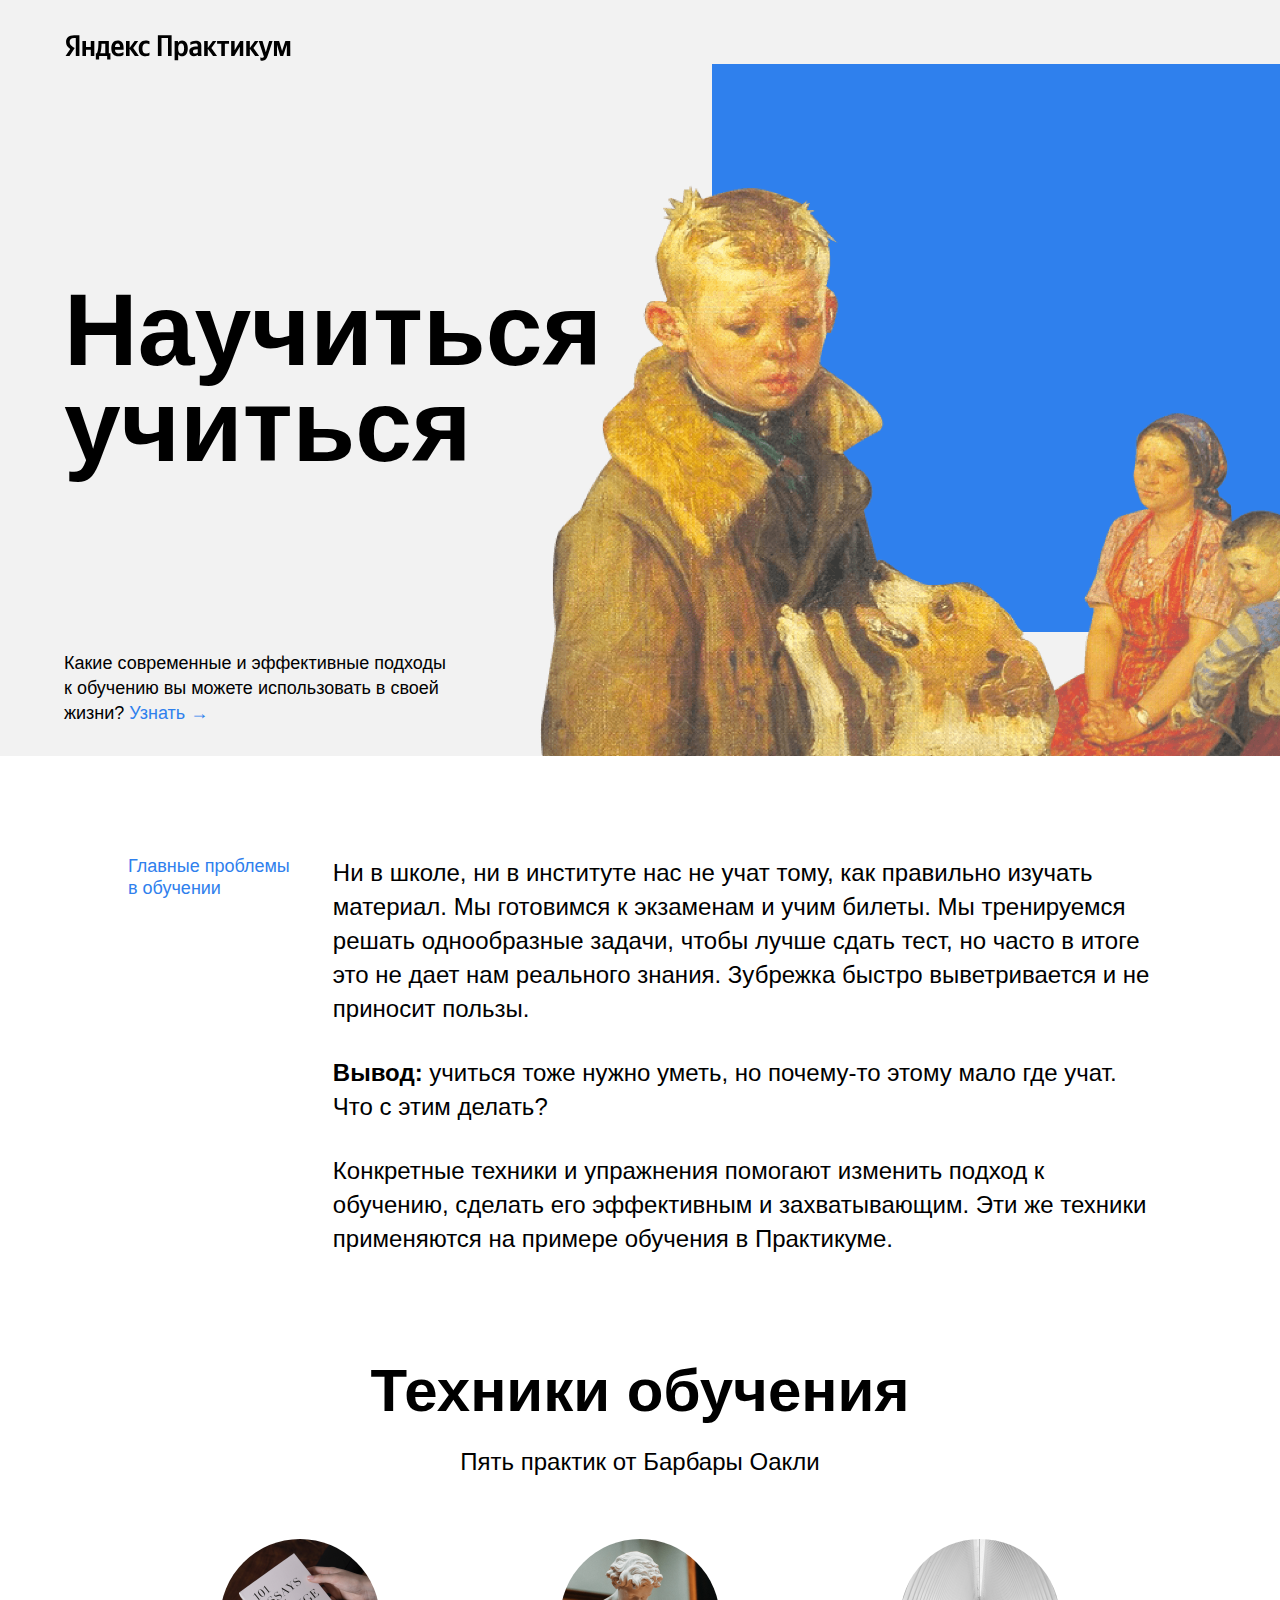
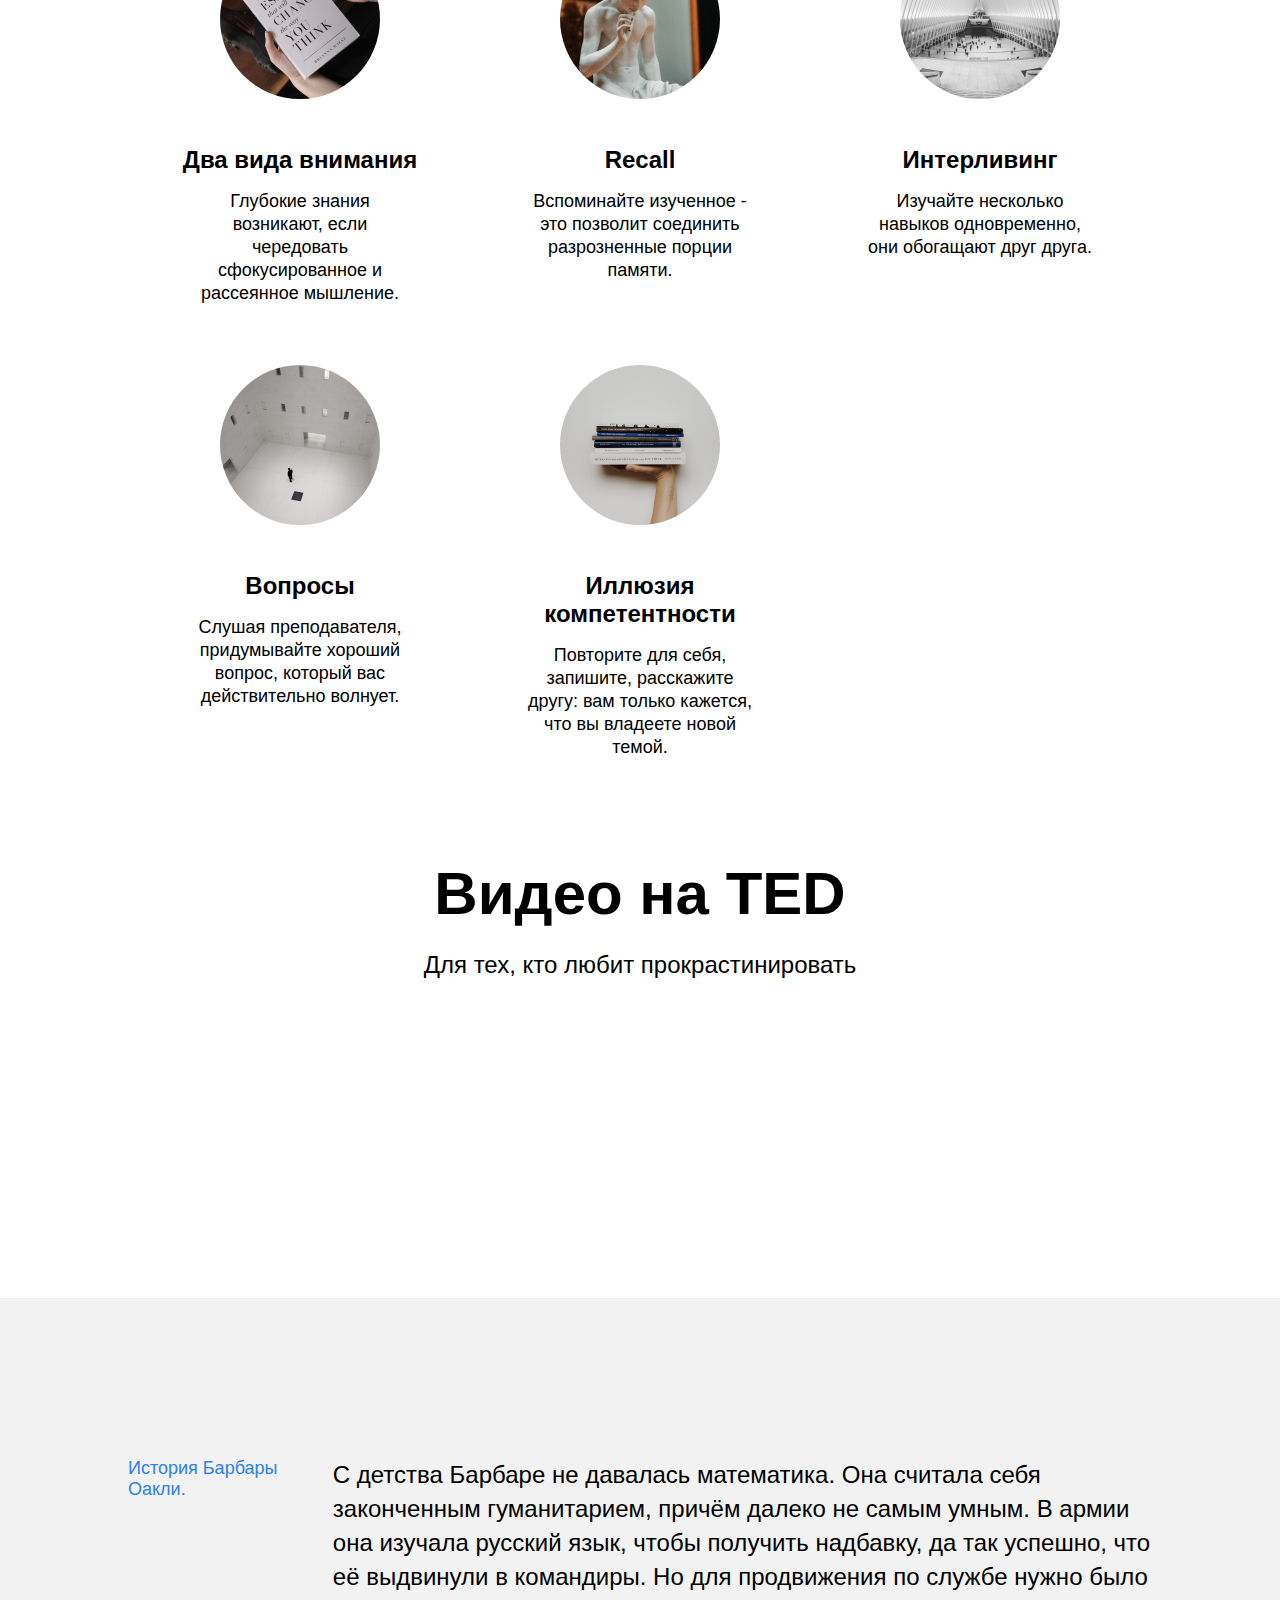
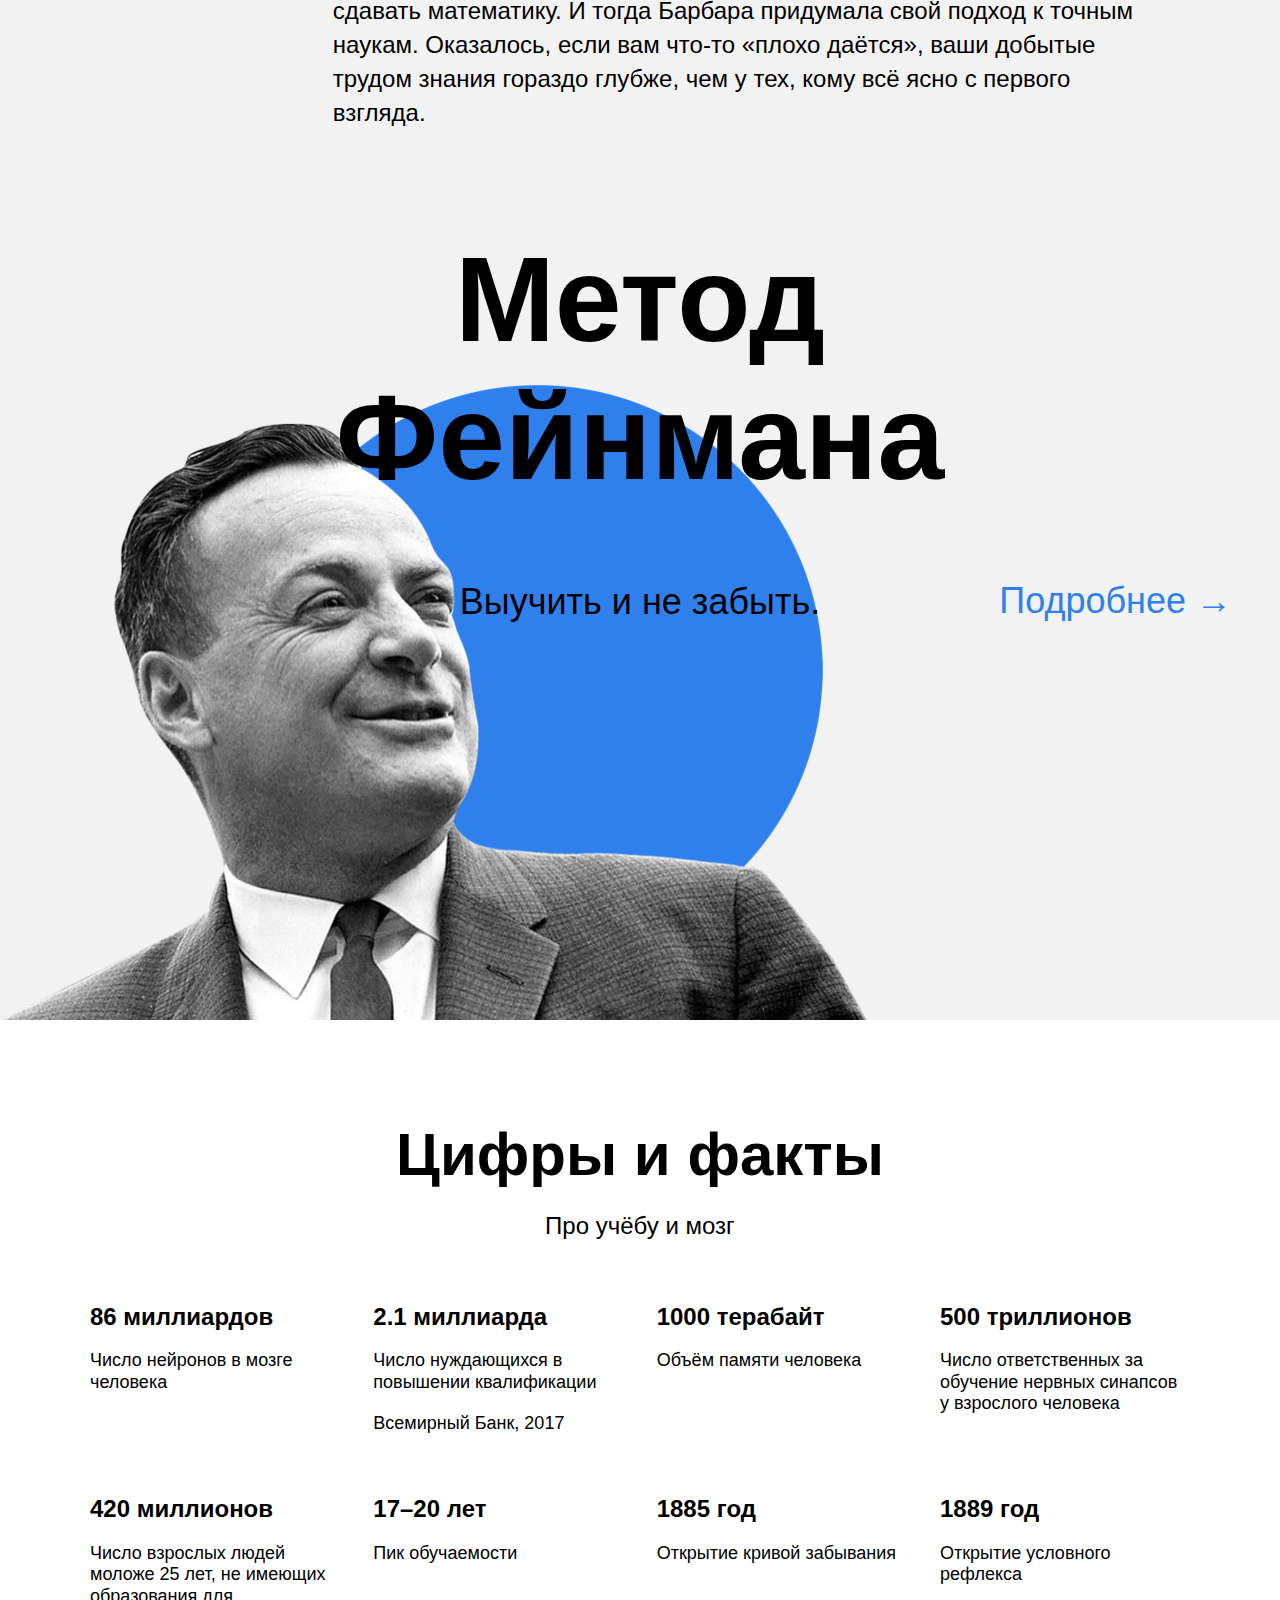
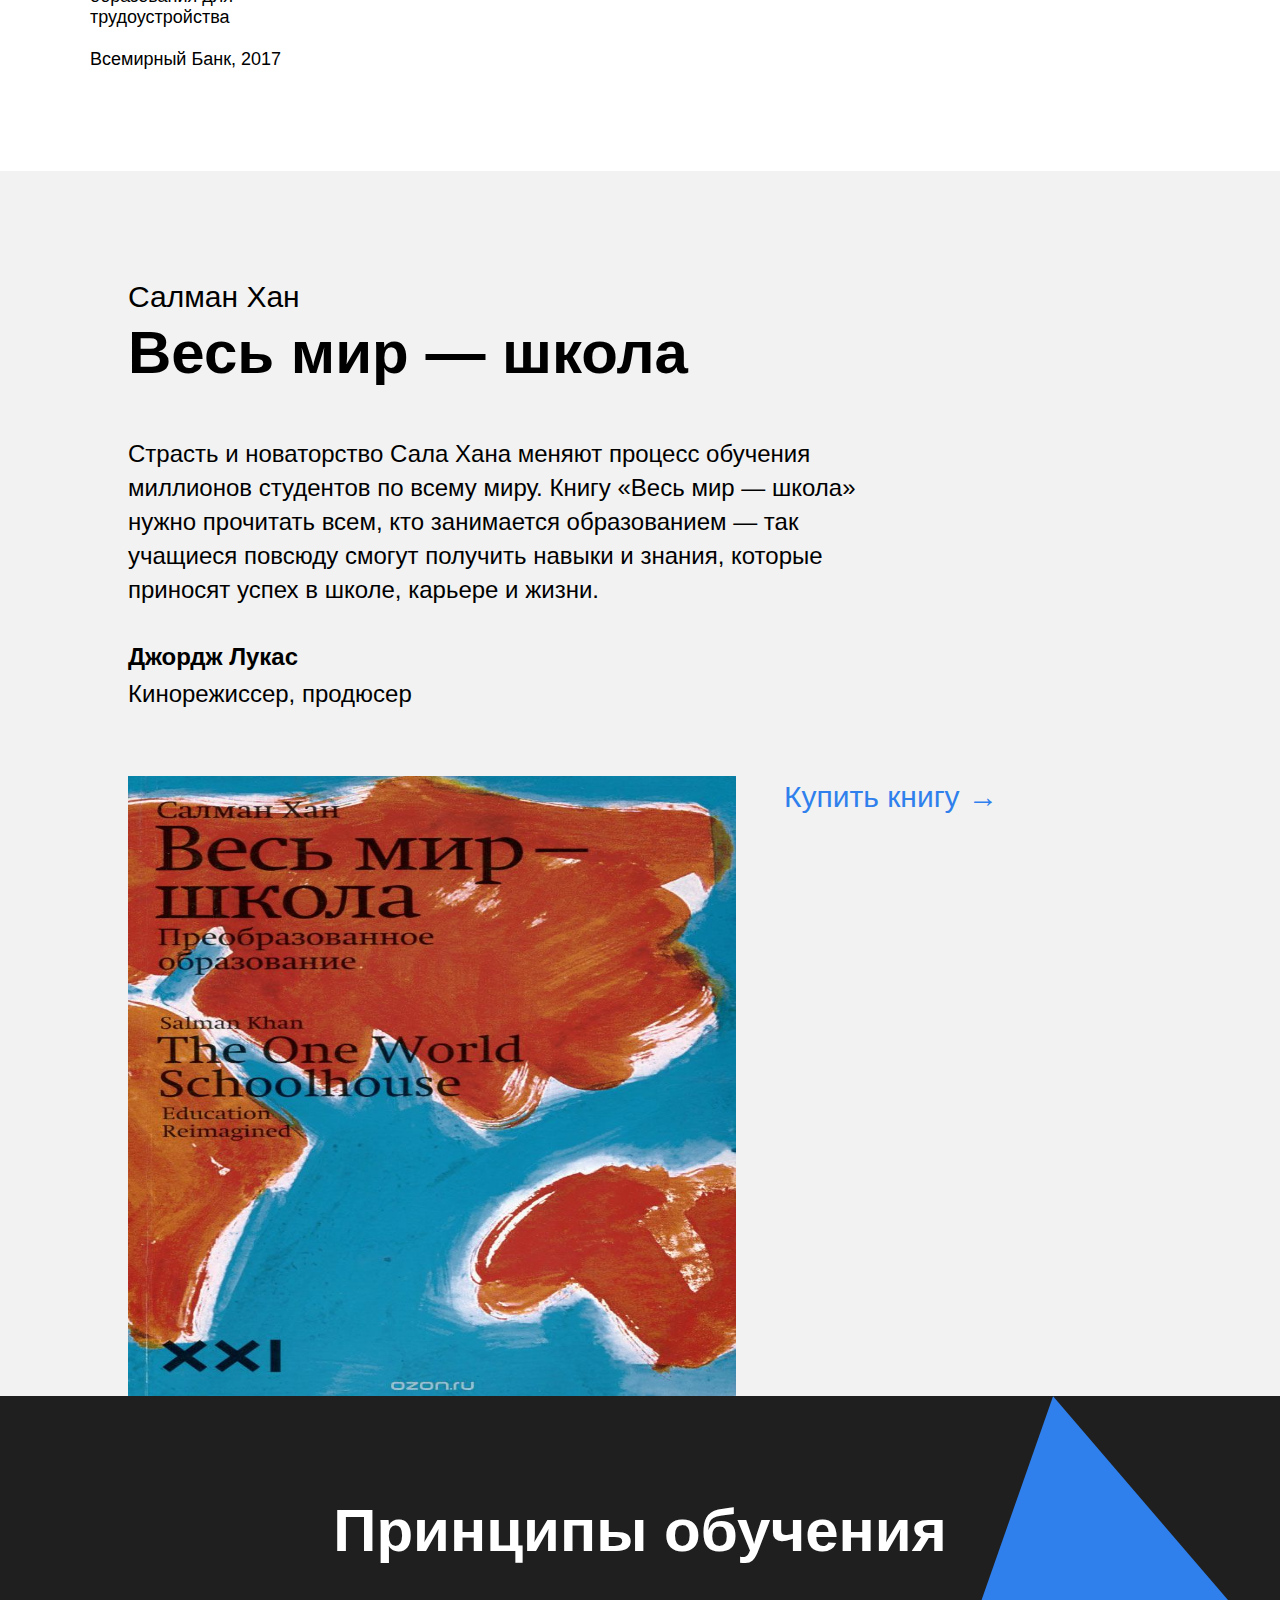
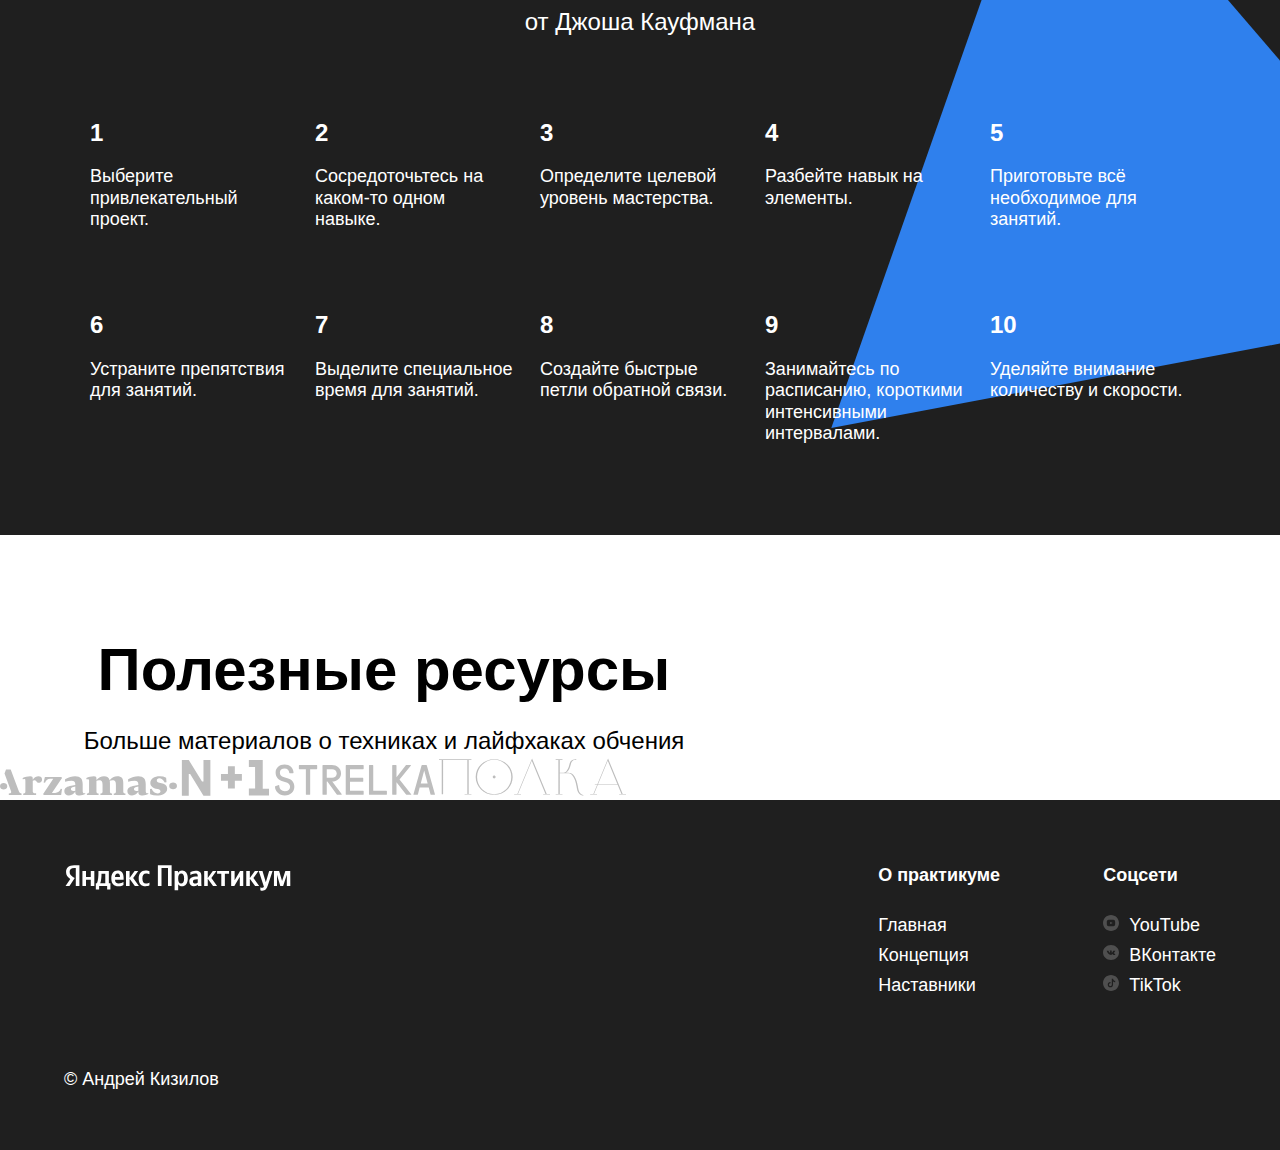
==== index.html @ a9149319 "Стилизация последней секции ПР2 - В процессе" ====
<!DOCTYPE html>
<html lang="ru">
  <head>
    <meta charset="UTF-8">
    <meta name="viewport" content="width=device-width, initial-scale=1.0">
    <meta name="description" content="Проектная работа №1 на Яндекс.Практикуме">
    <meta name="keywords" content="Проект, Практика, Яндекс.Практикум">
    <meta name="author" content="Андрей Кизилов">
    <link rel="stylesheet" href="./styles/normalize.css">
    <link rel="stylesheet" href="./styles/style.css">
    <title>Научиться учиться</title>
  </head>
  <body>
    <div class="page">
      <header class="header">
        <img class="logo logo_place_header" src="./images/logo_place_header.svg" alt="Логотип Яндекс">
        <h1 class="header__title">Научиться учиться</h1>
        <p class="header__subtitle">Какие современные и эффективные подходы к обучению вы можете использовать в своей жизни?
          <a class="header__link">Узнать &rarr;</a>
        </p>
        <img class="header__main-illustration" src="./images/header-image.png" alt="Грустный мальчик">
        <div class="header__square-pic rotation"></div>
      </header>
      <main class="content">
        <section class="description">
          <div class="two-columns">
            <h2 class="two-columns__brief">Главные проблемы в обучении</h2>
            <div class="two-columns__main-text">
              <p class="two-columns__paragraph">Ни в школе, ни в институте нас не учат тому, как правильно изучать материал. Мы готовимся к экзаменам и учим билеты. Мы тренируемся решать однообразные задачи, чтобы лучше сдать тест, но часто в итоге это не дает нам реального знания. Зубрежка быстро выветривается и не приносит пользы.</p>
              <p class="two-columns__paragraph"><span class="two-columns__span-accent">Вывод: </span>учиться тоже нужно уметь, но почему-то этому мало где учат. Что с этим делать?</p>
              <p class="two-columns__paragraph">Конкретные техники и упражнения помогают изменить подход к обучению, сделать его эффективным и захватывающим. Эти же техники применяются на примере обучения в Практикуме.</p>
            </div>
          </div>
        </section>
        <section class="techniques"><!----Новая секция---->
          <h2 class="section-title">Техники обучения</h2>
          <p class="section-subtitle">Пять практик от Барбары Оакли</p>
          <div class="cards">
            <div class="cards__item">
              <img class="cards__image" src="./images/cards-attention.png" alt="Карточка - Два вида внимания">
              <h3 class="cards__title">Два вида внимания</h3>
              <p class="cards__description">Глубокие знания <br/>возникают, если <br/>чередовать сфокусированное и рассеянное мышление.</p>
            </div>
            <div class="cards__item">
              <img class="cards__image" src="./images/cards-recall.png" alt="Карточка - Рекалл">
              <h3 class="cards__title">Recall</h3>
              <p class="cards__description">Вспоминайте изученное - это позволит соединить разрозненные порции памяти.</p>
            </div>
            <div class="cards__item">
              <img class="cards__image" src="./images/cards-interliving.png" alt="Карточка - Интерливинг">
              <h3 class="cards__title">Интерливинг</h3>
              <p class="cards__description">Изучайте несколько навыков одновременно,<br/> они обогащают друг друга.</p>
            </div>
            <div class="cards__item">
              <img class="cards__image" src="./images/cards-question.png" alt="Карточка - Вопросы">
              <h3 class="cards__title">Вопросы</h3>
              <p class="cards__description">Слушая преподавателя, придумывайте хороший вопрос, который вас действительно волнует.</p>
            </div>
            <div class="cards__item">
              <img class="cards__image" src="./images/cards-competence.png" alt="Карточка - Иллюзия компетентности">
              <h3 class="cards__title">Иллюзия компетентности</h3>
              <p class="cards__description">Повторите для себя, запишите, расскажите другу: вам только кажется, что вы владеете новой темой.</p>
            </div>
          </div>
        </section>
        <section class="video"><!----Новая секция---->
          <h2 class="section-title">Видео на TED</h2>
          <p class="section-subtitle">Для тех, кто любит прокрастинировать</p>
          <div class="video__iframes">
            <iframe class="video__iframe" width="571" height="321" src="https://www.youtube.com/embed/5MgBikgcWnY" title="The first 20 hours -- how to learn anything | Josh Kaufman | TEDxCSU" frameborder="0" allow="accelerometer; autoplay; clipboard-write; encrypted-media; gyroscope; picture-in-picture" allowfullscreen></iframe>
            <iframe class="video__iframe" width="571" height="321" src="https://www.youtube.com/embed/arj7oStGLkU" title="Tim Urban: Inside the mind of a master procrastinator | TED" frameborder="0" allow="accelerometer; autoplay; clipboard-write; encrypted-media; gyroscope; picture-in-picture" allowfullscreen></iframe>
          </div>
        </section>
        <section class="oakley"><!----Новая секция---->
          <div class="two-columns">
            <h2 class="two-columns__brief">История Барбары Оакли.</h2>
            <div class="two-columns__main-text">
              <p class="two-columns__paragraph">С детства Барбаре не давалась математика.
                Она считала себя законченным гуманитарием, причём далеко не самым умным.
                В армии она изучала русский язык, чтобы получить надбавку, да так успешно,
                что её выдвинули в командиры. Но для продвижения по службе нужно было
                сдавать математику. И тогда Барбара придумала свой подход к точным наукам.
                Оказалось, если вам что-то «плохо даётся», ваши добытые трудом знания гораздо
                глубже, чем у тех, кому всё ясно с первого взгляда.</p>
            </div>
          </div>
        </section>
        <section class="feynman">
          <h2 class="feynman__title">Метод Фейнмана</h2>
          <p class="feynman__subtitle">Выучить и не забыть.</p>
          <a class="feynman__link">Подробнее &rarr;</a>
          <img class="feynman__pic" src="./images/feynman.png" alt="Фейнман фото">
        </section>
        <section class="digits">
          <h2 class="section-title">Цифры и факты</h2>
          <p class="section-subtitle">Про учёбу и мозг</p>
          <ul class="table">
            <li class="table__cell">
              <h3 class="table__heading">86 миллиардов</h3>
              <p class="table__text">Число нейронов в мозге человека</p>
            </li>
            <li class="table__cell">
              <h3 class="table__heading">2.1 миллиарда</h3>
              <p class="table__text">Число нуждающихся в повышении квалификации</p>
              <p class="table__text">Всемирный Банк, 2017</p>
            </li>
            <li class="table__cell">
              <h3 class="table__heading">1000 терабайт</h3>
              <p class="table__text">Объём памяти человека</p>
            </li>
            <li class="table__cell">
              <h3 class="table__heading">500 триллионов</h3>
              <p class="table__text">Число ответственных за обучение нервных синапсов у взрослого человека</p>
            </li>
            <li class="table__cell">
              <h3 class="table__heading">420 миллионов</h3>
              <p class="table__text">Число взрослых людей моложе 25 лет, не имеющих образования для трудоустройства</p>
              <p class="table__text">Всемирный Банк, 2017</p>
            </li>
            <li class="table__cell">
              <h3 class="table__heading">17–20 лет</h3>
              <p class="table__text">Пик обучаемости</p>
            </li>
            <li class="table__cell">
              <h3 class="table__heading">1885 год</h3>
              <p class="table__text">Открытие кривой забывания</p>
            </li>
            <li class="table__cell">
              <h3 class="table__heading">1889 год</h3>
              <p class="table__text">Открытие условного рефлекса</p>
            </li>
          </ul>
        </section>
        <section class="khan"><!----Новая секция---->
          <div class="khan__container">
            <p class="khan__author">Салман Хан</p>
            <h2 class="khan__title">Весь мир — школа</h2>
            <p class="khan__quote">Страсть и новаторство Сала Хана меняют процесс обучения миллионов
              студентов по всему миру. Книгу «Весь мир — школа» нужно прочитать всем, кто занимается образованием —
              так<br/> учащиеся повсюду смогут получить навыки и знания, которые приносят успех в школе, карьере и жизни.</p>
              <h3 class="khan__quote-author">Джордж Лукас</h3>
              <p class="khan__quote-author-subline">Кинорежиссер, продюсер</p>
              <div class="khan__book-container">
                <img class="khan__book-pic" src="./images/khan-book.jpg" alt="Картинка - Весь мир школа">
                <p class="khan__buy-link">Купить книгу &rarr;</p>
              </div>
          </div>
        </section>
        <section class="kaufman">
          <h2 class="section-title section-title_theme_dark">Принципы обучения</h2>
          <p class="section-subtitle section-subtitle_theme_dark">от Джоша Кауфмана</p>
          <ul class=" table table_theme_dark">
            <li class="table__cell table__cell_theme_dark">
              <h3 class="table__heading table__heading_theme_dark">1</h3>
              <p class="table__text table__text_theme_dark">Выберите привлекательный проект.</p>
            </li>
            <li class="table__cell table__cell_theme_dark">
              <h3 class="table__heading table__heading_theme_dark">2</h3>
              <p class="table__text table__text_theme_dark">Сосредоточьтесь на каком-то одном навыке.</p>
            </li>
            <li class="table__cell table__cell_theme_dark">
              <h3 class="table__heading table__heading_theme_dark">3</h3>
              <p class="table__text table__text_theme_dark">Определите целевой уровень мастерства.</p>
            </li>
            <li class="table__cell table__cell_theme_dark">
              <h3 class="table__heading table__heading_theme_dark">4</h3>
              <p class="table__text table__text_theme_dark">Разбейте навык на элементы.</p>
            </li>
            <li class="table__cell table__cell_theme_dark">
              <h3 class="table__heading table__heading_theme_dark">5</h3>
              <p class="table__text table__text_theme_dark">Приготовьте всё необходимое для занятий.</p>
            </li>
            <li class="table__cell table__cell_theme_dark">
              <h3 class="table__heading table__heading_theme_dark">6</h3>
              <p class="table__text table__text_theme_dark">Устраните препятствия для занятий.</p>
            </li>
            <li class="table__cell table__cell_theme_dark">
              <h3 class="table__heading table__heading_theme_dark">7</h3>
              <p class="table__text table__text_theme_dark">Выделите специальное время для занятий.</p>
            </li>
            <li class="table__cell table__cell_theme_dark">
              <h3 class="table__heading table__heading_theme_dark">8</h3>
              <p class="table__text table__text_theme_dark">Создайте быстрые петли обратной связи.</p>
            </li>
            <li class="table__cell table__cell_theme_dark">
              <h3 class="table__heading table__heading_theme_dark">9</h3>
              <p class="table__text table__text_theme_dark">Занимайтесь по расписанию, короткими интенсивными интервалами.</p>
            </li>
            <li class="table__cell table__cell_theme_dark">
              <h3 class="table__heading table__heading_theme_dark">10</h3>
              <p class="table__text table__text_theme_dark">Уделяйте внимание количеству и скорости.</p>
            </li>
          </ul>
          <div class="kaufman__triangle"></div>
        </section>
        <section class="resources"><!----Новая секция---->
          <h2 class="section-title">Полезные ресурсы</h2>
          <p class="section-subtitle">Больше материалов о техниках и лайфхаках обчения</p>
          <div class="resources__logo-zone">
            <a href="#" class="resources__link"><img class="resources__logo" src="./images/logo/resources-arzamas.svg" alt="Логотип Арзамас"></a>
            <a href="#" class="resources__link"><img class="resources__logo" src="./images/logo/resources-n1.svg" alt="Логотип Н+1"></a>
            <a href="#" class="resources__link"><img class="resources__logo" src="./images/logo/resources-strelka.svg" alt="Логотип Стрелка"></a>
            <a href="#" class="resources__link"><img class="resources__logo" src="./images/logo/resources-polka.svg" alt="Логотип Полка"></a>
          </div>
        </section>
      </main>
      <footer class="footer">
        <div class="footer__columns">
          <div class="footer__column footer__column_content_copyright">
            <img class="logo logo_place_footer" src="./images/logo_place_footer.svg" alt="Логотип Яндекс">
            <p class="footer__author">	&copy; Андрей Кизилов</p>
          </div>
          <nav class="footer__column footer__column_content_info">
            <h4 class="footer__column-heading">О практикуме</h4>
            <ul class="footer__column-links">
              <li><a href="#" class="footer__column-link">Главная</a></li>
              <li><a href="#" class="footer__column-link">Концепция</a></li>
              <li><a href="#" class="footer__column-link">Наставники</a></li>
            </ul>
          </nav>
          <nav class="footer__column footer__column_content_social">
            <h4 class="footer__column-heading">Соцсети</h4>
            <ul class="footer__column-links">
              <li><a href="#" class="footer__column-link">
                <img class="footer__social-icon" src="./images/youtube-icon.svg" alt="Ютуб">YouTube</a></li>
              <li><a href="#" class="footer__column-link">
                <img class="footer__social-icon" src="./images/vk_color_white.svg" alt="ВКонтакте">ВКонтакте</a></li>
              <li><a href="#" class="footer__column-link">
                <img class="footer__social-icon" src="./images/tiktok-icon.svg" alt="ТикТок">TikTok</a></li>
            </ul>
          </nav>
        </div>
      </footer>
    </div>
  </body>
</html>
---- styles/style.css ----
@keyframes rotation {
  from {
      transform: rotate(0deg);
  }
  to {
      transform: rotate(360deg);
  }
}

.rotation {
  animation: rotation 20s linear infinite;
}

/*-----------Выше стили для вращения фигур----------*/

.page {
  min-width: 1100px;
  max-width: 1600px;
  margin: 0 auto;
  font-family: "Helvetica Neue", Arial, sans-serif;
}

.header {
  position: relative;
  display: flex;
  flex-direction: row;
  align-items: center;
  height: 100vh;
  min-height: 600px;
  max-height: 756px;
  background-color: #f2f2f2;
  overflow: hidden;
}

.logo {
  width: 228px;
  height: 32px;
  z-index: 3;
}

.logo_place_header {
  position: absolute;
  left: 64px;
  top: 30px;
  z-index: 3;
}

.header__title {
  margin: 0;
  padding: 0;
  max-width: 730px;
  width: 100%;
  font-size: 102px;
  font-weight: 600;
  line-height: 96px;
  margin-left: 64px;
  z-index: 3;
}

.header__subtitle {
  position: absolute;
  left: 64px;
  bottom: 30px;
  max-width: 388px;
  width: 100%;
  font-size: 18px;
  font-weight: normal;
  line-height: 25px;
  margin: 0;
  padding: 0;
  z-index: 3;
}

.header__link {
  color: #2f80ed;
}

.header__main-illustration {
  position: absolute;
  right: 0;
  bottom: 0;
  width: 765px;
  height: 608px;
  z-index: 2;
}

.header__square-pic {
  position: absolute;
  right: 0;
  top: 64px;
  height: 568px;
  width: 568px;
  background-color: #2f80ed;
  z-index: 1;
}

.description {
  display: flex;
  justify-content: center;
}

.two-columns {
  display: flex;
  justify-content: space-between;
  width: 80%;
  min-width: 784px;
  padding-top: 100px;
}

.two-columns__brief {
  line-height: 1.2;
  font-size: 18px;
  font-weight: normal;
  color: #2f80ed;
  max-width: 175px;
  width: 100%;
  margin: 0;
  padding: 0;
}

.two-columns__main-text {
  line-height: 34px;
  font-size: 24px;
  font-weight: normal;
  width: 80%;
}

.two-columns__paragraph {
  margin: 0;
  padding: 0;
  padding-bottom: 30px;
}

.two-columns__paragraph:last-child {
  padding-bottom: 0;
}

.two-columns__span-accent {
  font-weight: 600;
}

.techniques {
  display: flex;
  flex-wrap: wrap;
  justify-content: center;
  width: 80%;
  margin: 0 auto 0;
}

.section-title {
 /*Одинаковы с блоками из других секций*/
}

.section-subtitle {
  /*Одинаковы с блоками из других секций*/
}

.cards {
  display: flex;
  flex-wrap: wrap;
  width: 920px;
  column-gap: 100px;
}

.cards__item {
  width: 240px;
  text-align: center;
  padding-top: 60px;
}

.cards__image {
  width: 160px;
  height: 160px;
  border-radius: 50%;
}

.cards__title {
  line-height: 1.15;
  font-size: 24px;
  font-weight: 600;
  margin: 0;
  padding: 0;
  padding: 43px 0 16px;
}

.cards__description {
  margin: 0;
  padding: 0;
  line-height: 23px;
  font-size: 18px;
  font-weight: normal;
}

.video {
  display: flex;
  flex-wrap: wrap;
  justify-content: center;
  margin: 0 auto 0;
}

.section-title {
/*Одинаковы с блоками из других секций*/
}

.section-subtitle {
/*Одинаковы с блоками из других секций*/
}

.video__iframes {
  display: flex;
  column-gap: 20px;
  position: relative;
  top: 50px;
}

.video__iframe {
  width: 513px;
  height: 316px;
}

.oakley {
  display: flex;
  justify-content: center;
  background-color: #f2f2f2;
  padding-top: 60px;
}
/*Одинаковы с блоками из других секций*/
/* В блок выше подключены стили из ПР1(ту-колумнс)*/

.feynman {
  position: relative;
  display: flex;
  flex-direction: column;
  align-items: center;
  min-height: 890px;
  background-color: #f2f2f2;
}

.feynman__title {
  margin: 0;
  padding: 0;
  text-align: center;
  padding-top: 100px;
  padding-bottom: 70px;
  max-width: 648px;
  width: 100%;
  line-height: 1.15;
  font-size: 120px;
  font-weight: 600;
  z-index: 2;
}

.feynman__subtitle {
  margin: 0;
  padding: 0;
  line-height: 51px;
  font-size: 36px;
  font-weight: normal;
  z-index: 2;
}

.feynman__link {
  position: absolute;
  top: 50%;
  right: 48px;
  line-height: 51px;
  font-size: 36px;
  font-weight: normal;
  color: #2f80ed;
}

.feynman__pic {
  position: absolute;
  bottom: 0;
  left: 0;
  width: 867px;
  height: 636px;
  z-index: 1;
}

.digits {
  display: flex;
  flex-direction: row;
  flex-wrap: wrap;
  justify-content: center;
}

.section-title {
  margin: 0;
  padding: 0;
  text-align: center;
  line-height: 1.15;
  font-size: 60px;
  font-weight: 600;
  width: 60%;
  padding-top: 100px;
  padding-bottom: 20px;
}

.section-subtitle {
  margin: 0;
  padding: 0;
  text-align: center;
  line-height: 34px;
  font-size: 24px;
  font-weight: normal;
  width: 60%;
}

.table {
  display: flex;
  flex-wrap: wrap;
  justify-content: space-between;
  width: 1100px;
  margin: 0 auto;
  padding: 0;
  padding-bottom: 100px;
}

.table__cell {
  margin-top: 60px;
  width: 250px;
  margin-left: 0; /* Отступ слева в браузере IE и Opera */
  padding-left: 0; /* Отступ слева в браузере Firefox, Safari, Chrome */
  list-style-type: none;
}

.table__heading {
  margin: 0;
  padding: 0;
  line-height: 1.15;
  font-size: 24px;
  font-weight: 600;
}

.table__text {
  padding: 0;
  line-height: 1.2;
  font-size: 18px;
  font-weight: normal;
  margin: 20px 0 0;
}

.khan {
  padding-top: 105px;
  background-color: #f2f2f2;
}

.khan__container {
  margin: 0 auto 0;
  width: 80%;
}

.khan__author {
  margin: 0;
  padding: 0;
  line-height: 42px;
  font-size: 30px;
  font-weight: normal;
}

.khan__title {
  margin: 0;
  padding: 0;
  line-height: 1.15;
  font-size: 60px;
  font-weight: 600;
}

.khan__quote {
  margin: 0;
  padding: 0;
  width: 790px;
  line-height: 34px;
  font-size: 24px;
  font-weight: normal;
  padding-top: 50px;
}

.khan__quote-author {
  margin: 0;
  padding: 0;
  padding-top: 36px;
  line-height: 1.15;
  font-size: 24px;
  font-weight: 600;
}

.khan__quote-author-subline {
  margin: 0;
  padding: 0;
  padding-top: 10px;
  line-height: 1.15;
  font-size: 24px;
  font-weight: normal;
}

.khan__book-container {
  display: flex;
  padding-top: 68px;
}

.khan__book-pic {
  width: 608px;
  height: 620px;
  padding-right: 48px;
}

.khan__buy-link {
  margin: 0;
  padding: 0;
  line-height: 42px;
  font-size: 30px;
  font-weight: normal;
  color: #2f80ed;
}

.kaufman {
  position: relative;
  display: flex;
  flex-direction: row;
  flex-wrap: wrap;
  justify-content: center;
  color: #ffffff;
  overflow: hidden;
  background-color: #1f1f1f;
}

.section-title_theme_dark {
  margin-bottom: 20px;
  z-index: 2;
}

.section-subtitle_theme_dark {
  z-index: 2;
}

.table_theme_dark {
  padding-bottom: 90px;
  z-index: 2;
}

.table__cell_theme_dark {
  width: 200px;
  margin-top: 80px;
}

.kaufman__triangle {
  background: url(../images/kaufman-triangle.svg);
  background-size: cover;
  width: 877px;
  height: 877px;
  position: absolute;
  top: 0;
  right: -210px;
  z-index: 1;
}

.resources {

}

.section-title {

}

.section-subtitle {

}

.resources__logo-zone {

}

.resources__link {

}

.resources__logo {

}

.footer {
  display: flex;
  min-height: 350px;
  color: white;
  background-color: #1f1f1f;
}

.footer__columns {
  display: flex;
  justify-content: space-between;
  width: 90%;
  margin: 60px auto 40px;
}

.footer__column_content_copyright {
  position: relative;
  flex-basis: 711px;
  display: flex;
  flex-direction: column;
  justify-content: space-between;
}

.footer__author {
  line-height: 25px;
  font-size: 18px;
  font-weight: normal;
  margin: 18px 0;
}

.footer__column-heading {
  margin: 0;
  padding: 0;
  line-height: 30px;
  font-size: 18px;
  font-weight: 600;
  padding-bottom: 20px;
}

.footer__column-links {
  margin: 0;
  padding: 0;
  list-style-type: none;
  line-height: 30px;
  font-size: 18px;
  font-weight: normal;
  padding-bottom: 16px;
}

.footer__column-link {
  text-decoration: none;
  color: white;
}

.footer__social-icon {
  height: 16px;
  width: 16px;
  padding-right: 10px;
}
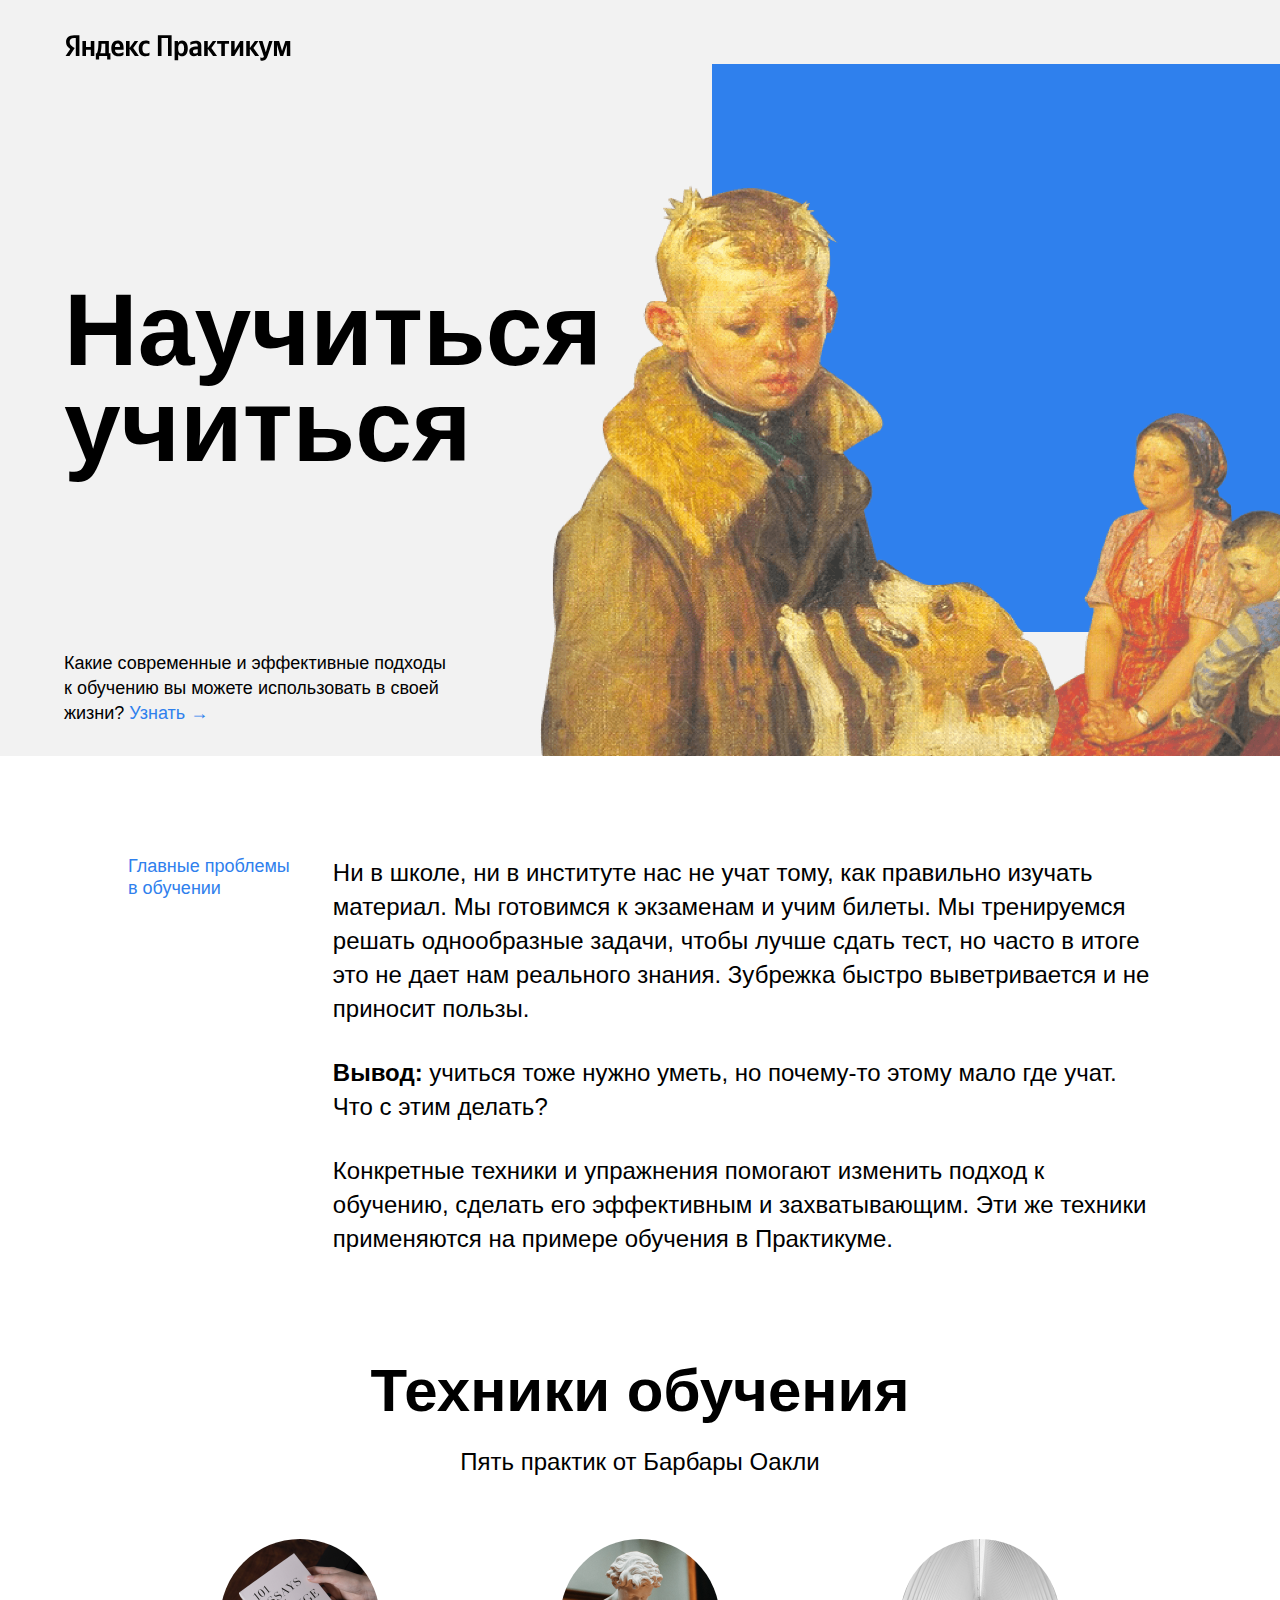
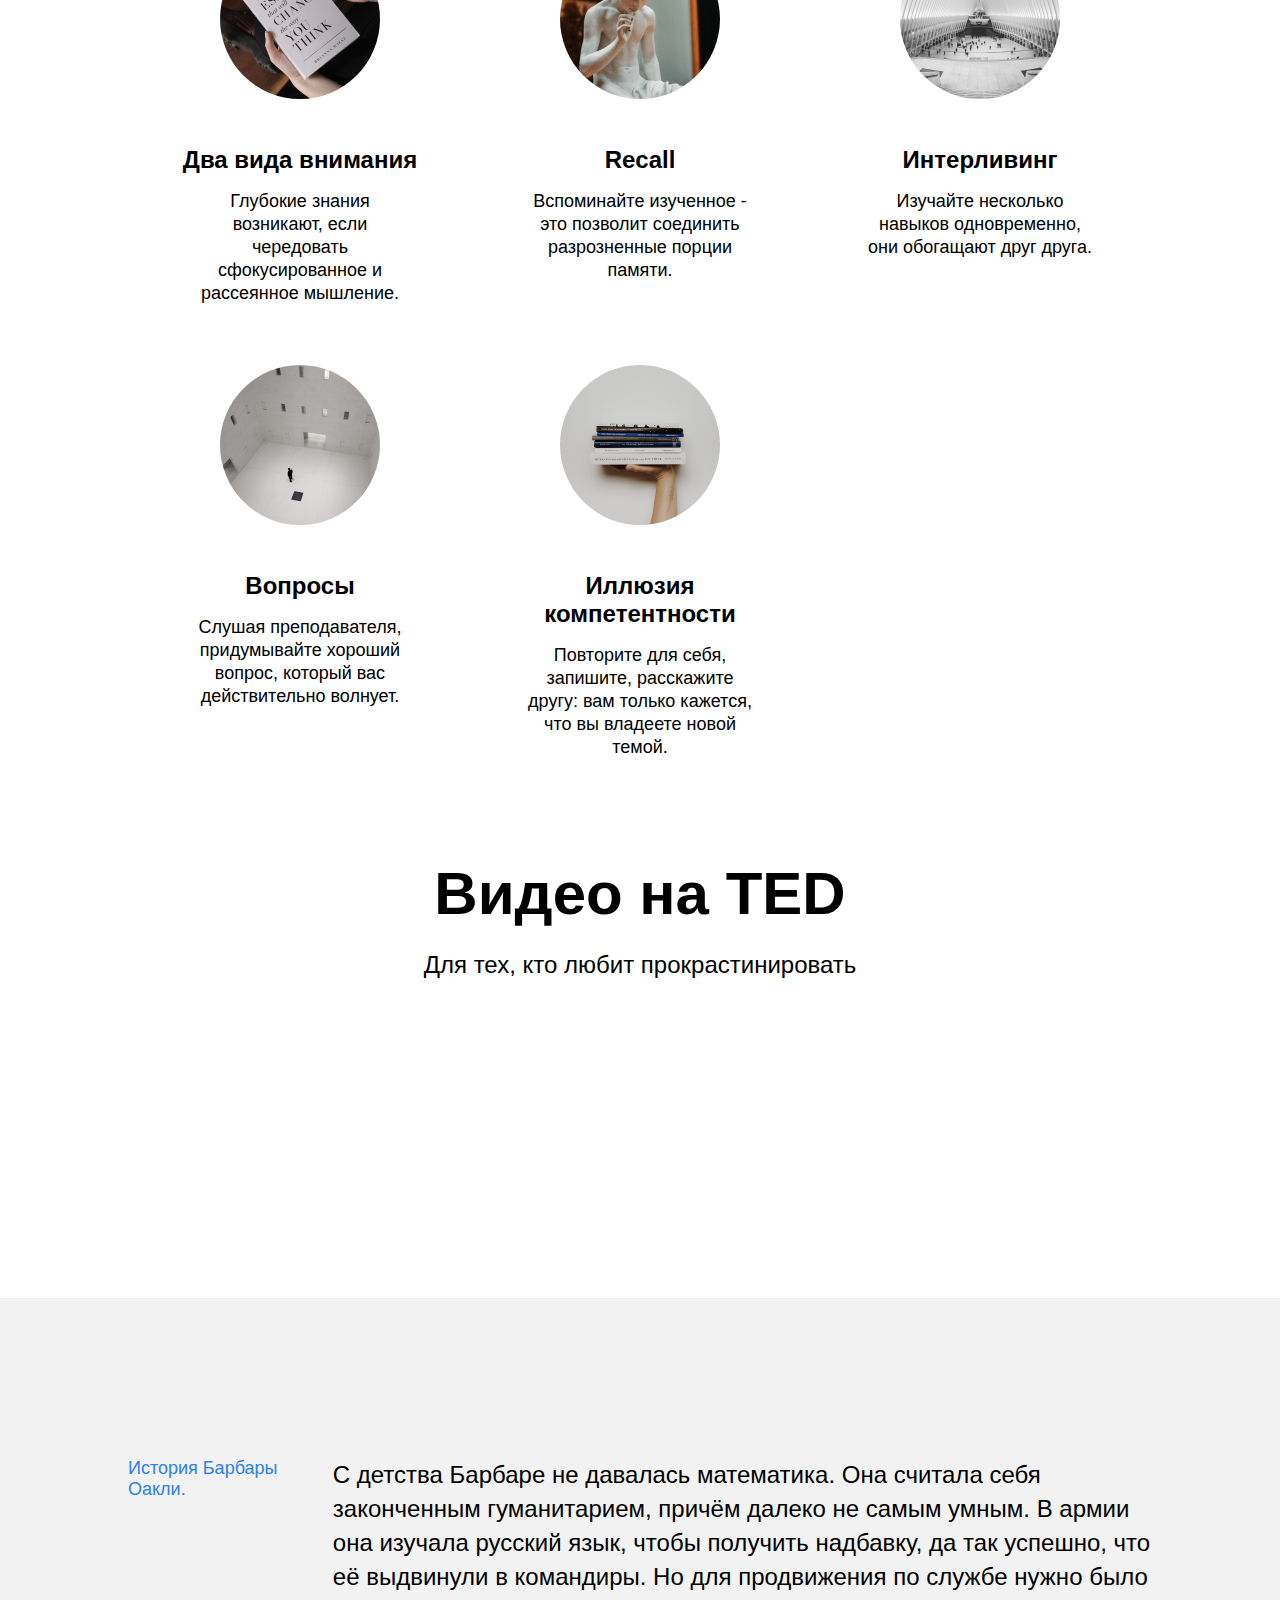
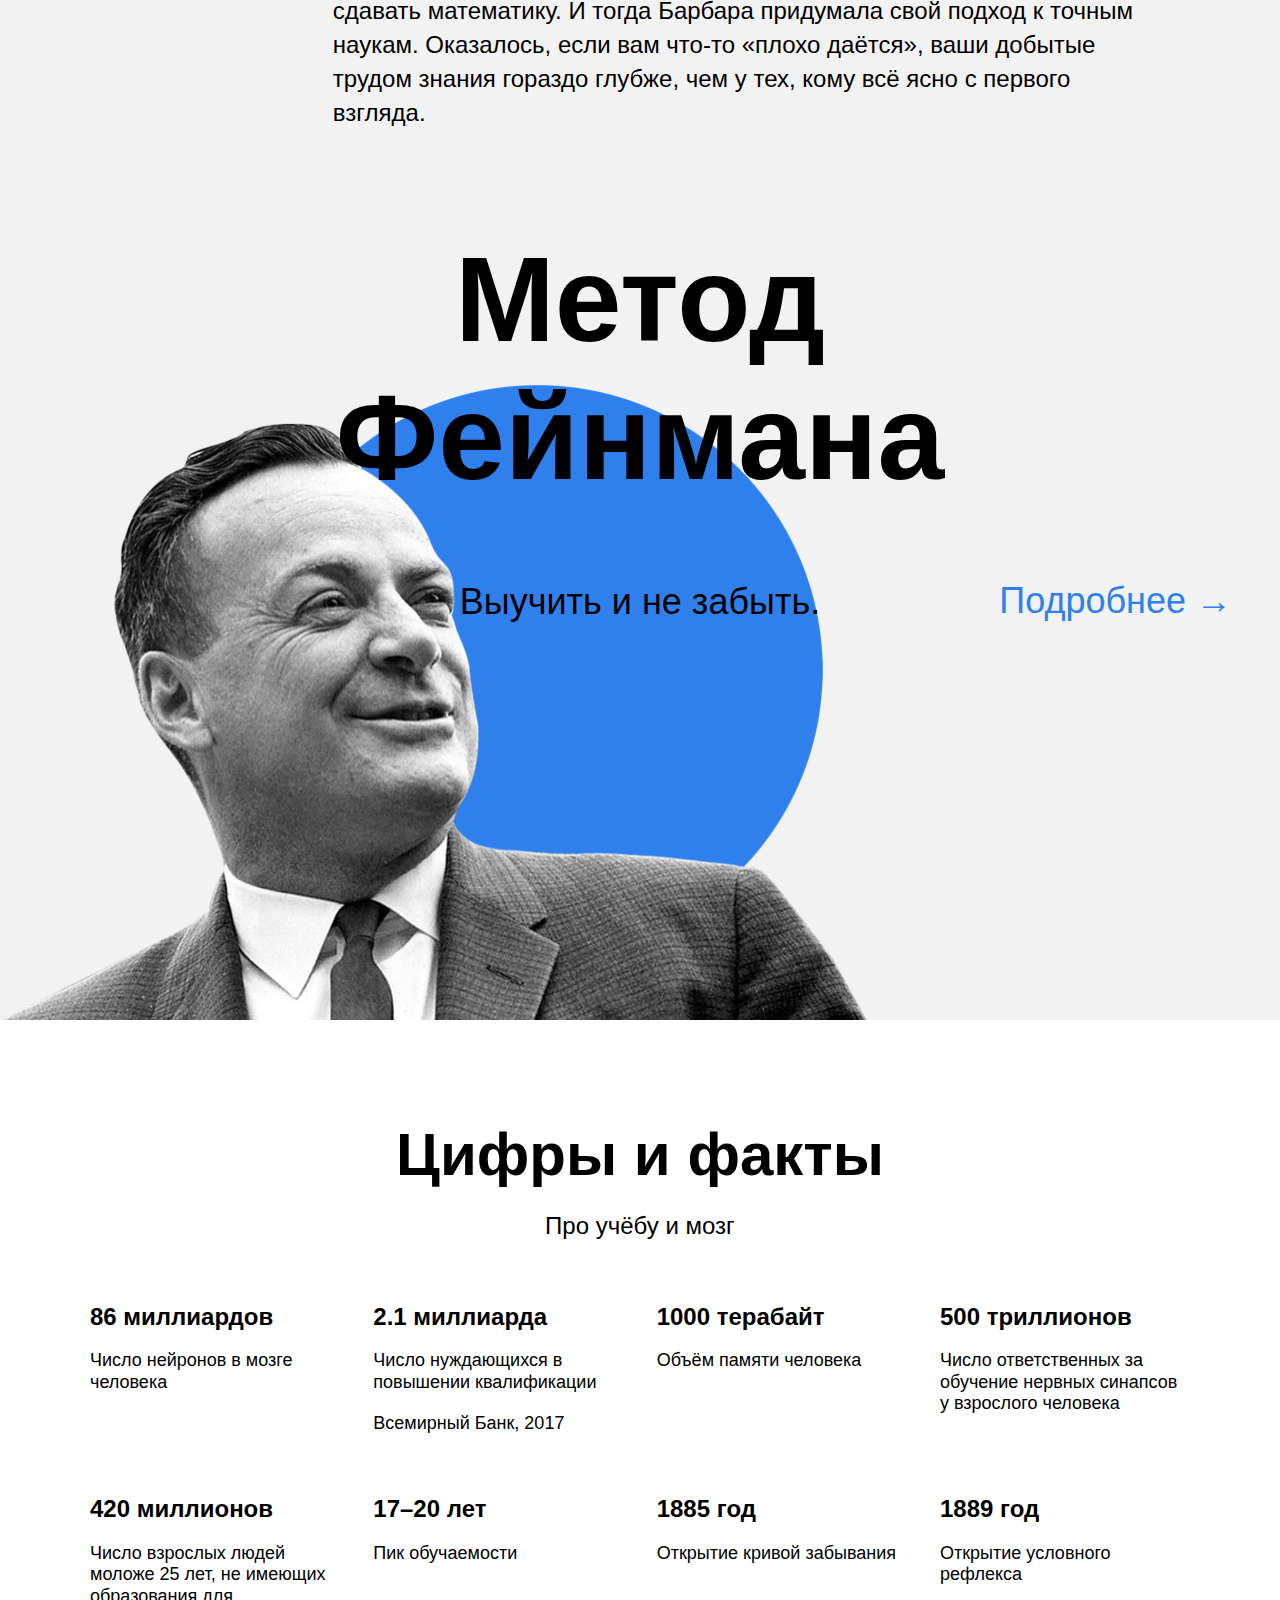
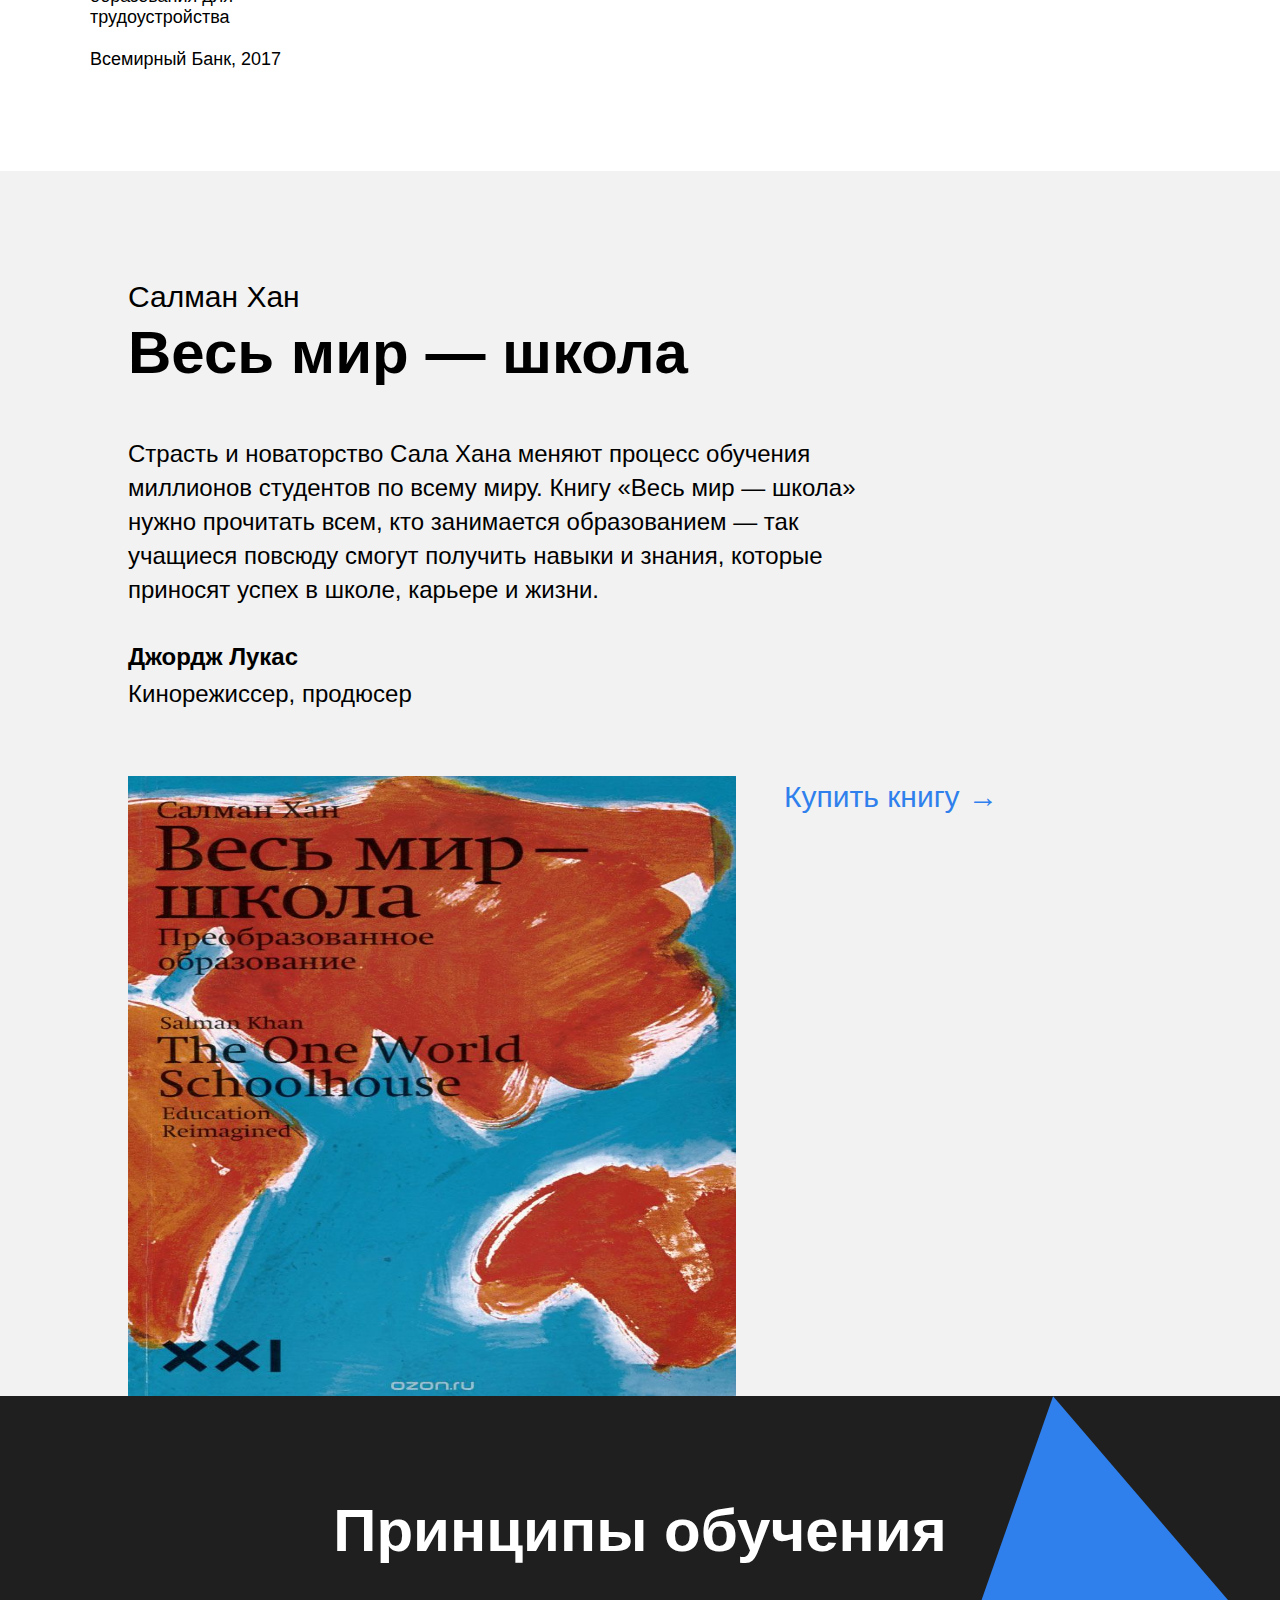
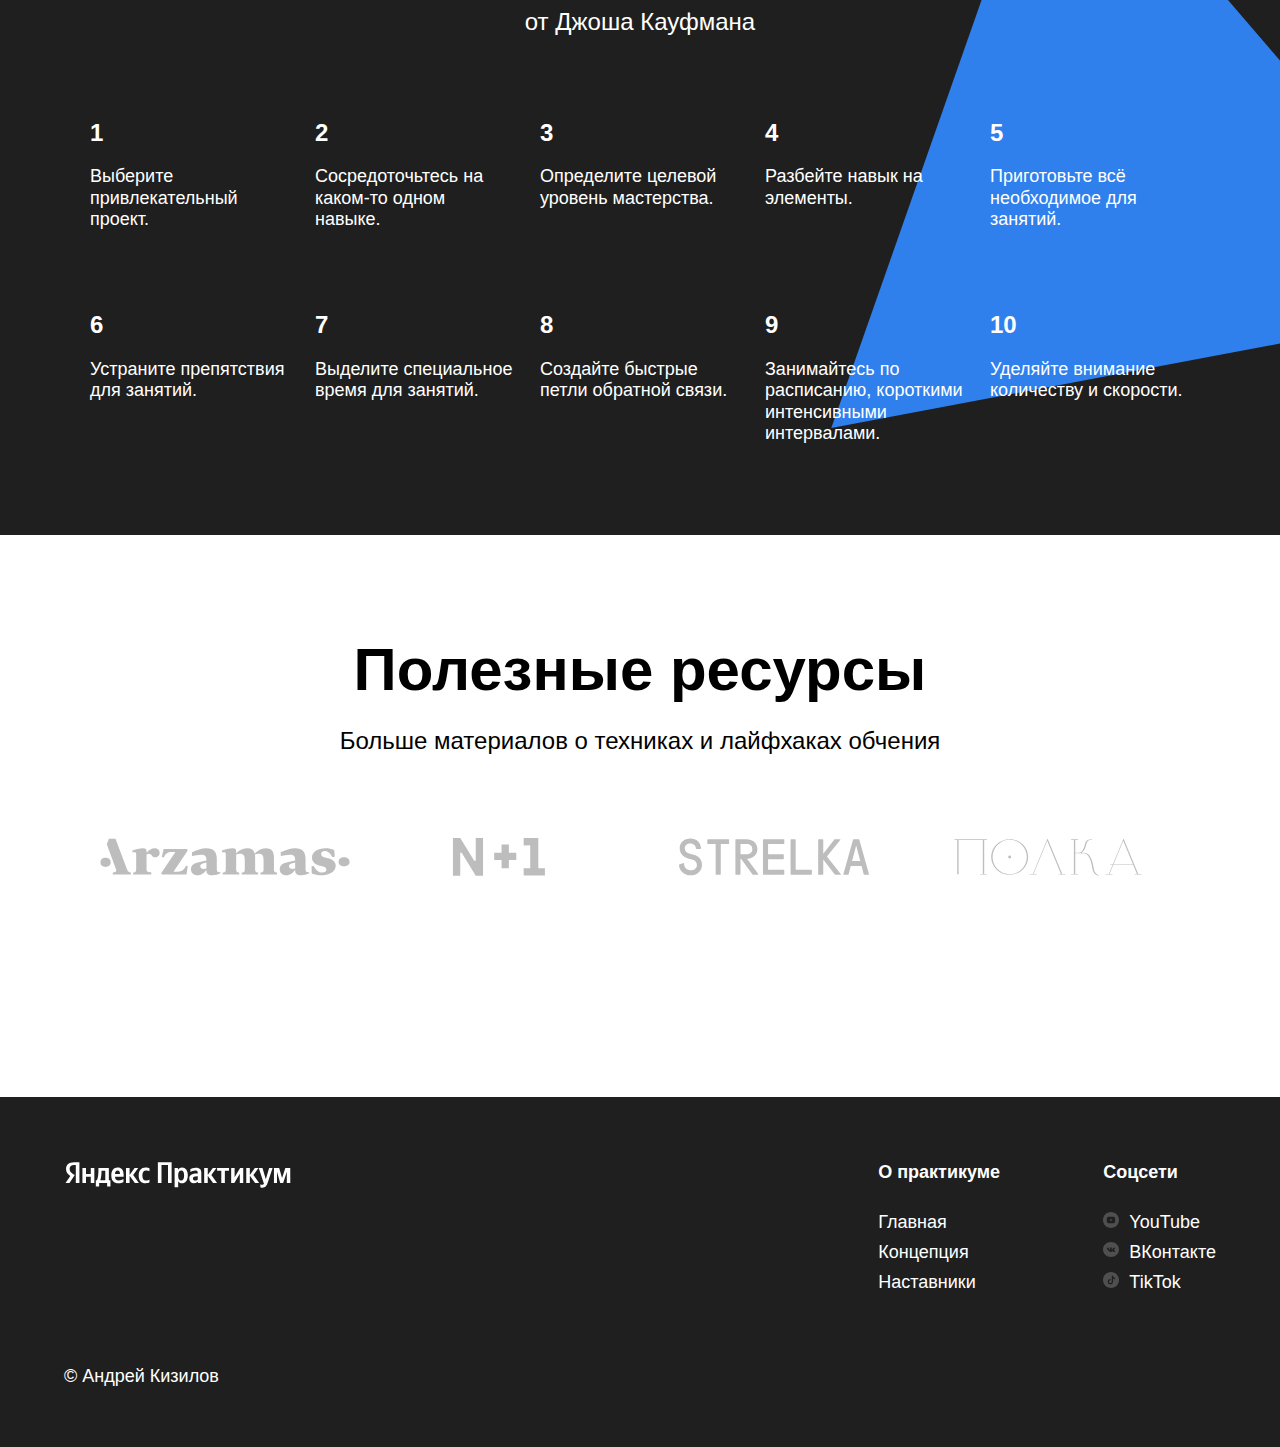
==== commit 535a2ce4: "Основа готова, нужно разбросать по Нестед" ====
--- a/index.html
+++ b/index.html
@@ -16,7 +16,7 @@
         <img class="logo logo_place_header" src="./images/logo_place_header.svg" alt="Логотип Яндекс">
         <h1 class="header__title">Научиться учиться</h1>
         <p class="header__subtitle">Какие современные и эффективные подходы к обучению вы можете использовать в своей жизни?
-          <a class="header__link">Узнать &rarr;</a>
+          <a class="header__link" href="#">Узнать &rarr;</a>
         </p>
         <img class="header__main-illustration" src="./images/header-image.png" alt="Грустный мальчик">
         <div class="header__square-pic rotation"></div>
@@ -88,7 +88,7 @@
         <section class="feynman">
           <h2 class="feynman__title">Метод Фейнмана</h2>
           <p class="feynman__subtitle">Выучить и не забыть.</p>
-          <a class="feynman__link">Подробнее &rarr;</a>
+          <a class="feynman__link" href="#">Подробнее &rarr;</a>
           <img class="feynman__pic" src="./images/feynman.png" alt="Фейнман фото">
         </section>
         <section class="digits">
@@ -142,7 +142,7 @@
               <p class="khan__quote-author-subline">Кинорежиссер, продюсер</p>
               <div class="khan__book-container">
                 <img class="khan__book-pic" src="./images/khan-book.jpg" alt="Картинка - Весь мир школа">
-                <p class="khan__buy-link">Купить книгу &rarr;</p>
+                <a class="khan__buy-link" href="#">Купить книгу &rarr;</a>
               </div>
           </div>
         </section>
@@ -191,7 +191,7 @@
               <p class="table__text table__text_theme_dark">Уделяйте внимание количеству и скорости.</p>
             </li>
           </ul>
-          <div class="kaufman__triangle"></div>
+          <div class="kaufman__triangle rotation"></div>
         </section>
         <section class="resources"><!----Новая секция---->
           <h2 class="section-title">Полезные ресурсы</h2>
--- a/styles/style.css
+++ b/styles/style.css
@@ -72,7 +72,13 @@
 }
 
 .header__link {
+  text-decoration: none;
   color: #2f80ed;
+}
+
+.header__link:hover {
+  opacity: 0.7;
+  transition: 0.5s ease-in-out;
 }
 
 .header__main-illustration {
@@ -266,7 +272,13 @@
   line-height: 51px;
   font-size: 36px;
   font-weight: normal;
+  text-decoration: none;
   color: #2f80ed;
+}
+
+.feynman__link:hover {
+  opacity: 0.7;
+  transition: 0.5s ease-in-out;
 }
 
 .feynman__pic {
@@ -398,6 +410,7 @@
 .khan__book-container {
   display: flex;
   padding-top: 68px;
+  align-items: flex-start
 }
 
 .khan__book-pic {
@@ -412,7 +425,13 @@
   line-height: 42px;
   font-size: 30px;
   font-weight: normal;
+  text-decoration: none;
   color: #2f80ed;
+}
+
+.khan__buy-link:hover {
+  opacity: 0.7;
+  transition: 0.5s ease-in-out;
 }
 
 .kaufman {
@@ -454,30 +473,37 @@
   top: 0;
   right: -210px;
   z-index: 1;
+  transform-origin: 58% 42%;
 }
 
 .resources {
-
+  display: flex;
+  flex-wrap: wrap;
+  justify-content: center;
 }
 
 .section-title {
-
+/*Одинаковы с блоками из других секций*/
 }
 
 .section-subtitle {
-
+/*Одинаковы с блоками из других секций*/
 }
 
 .resources__logo-zone {
-
+  padding-top: 80px;
+  padding-bottom: 217px;
+  width: 1100px;
+  margin: 0 auto 0;
 }
 
 .resources__link {
-
+/*Нет необходимых к применению стилей*/
 }
 
 .resources__logo {
-
+  width: 270px;
+  height: 38px;
 }
 
 .footer {
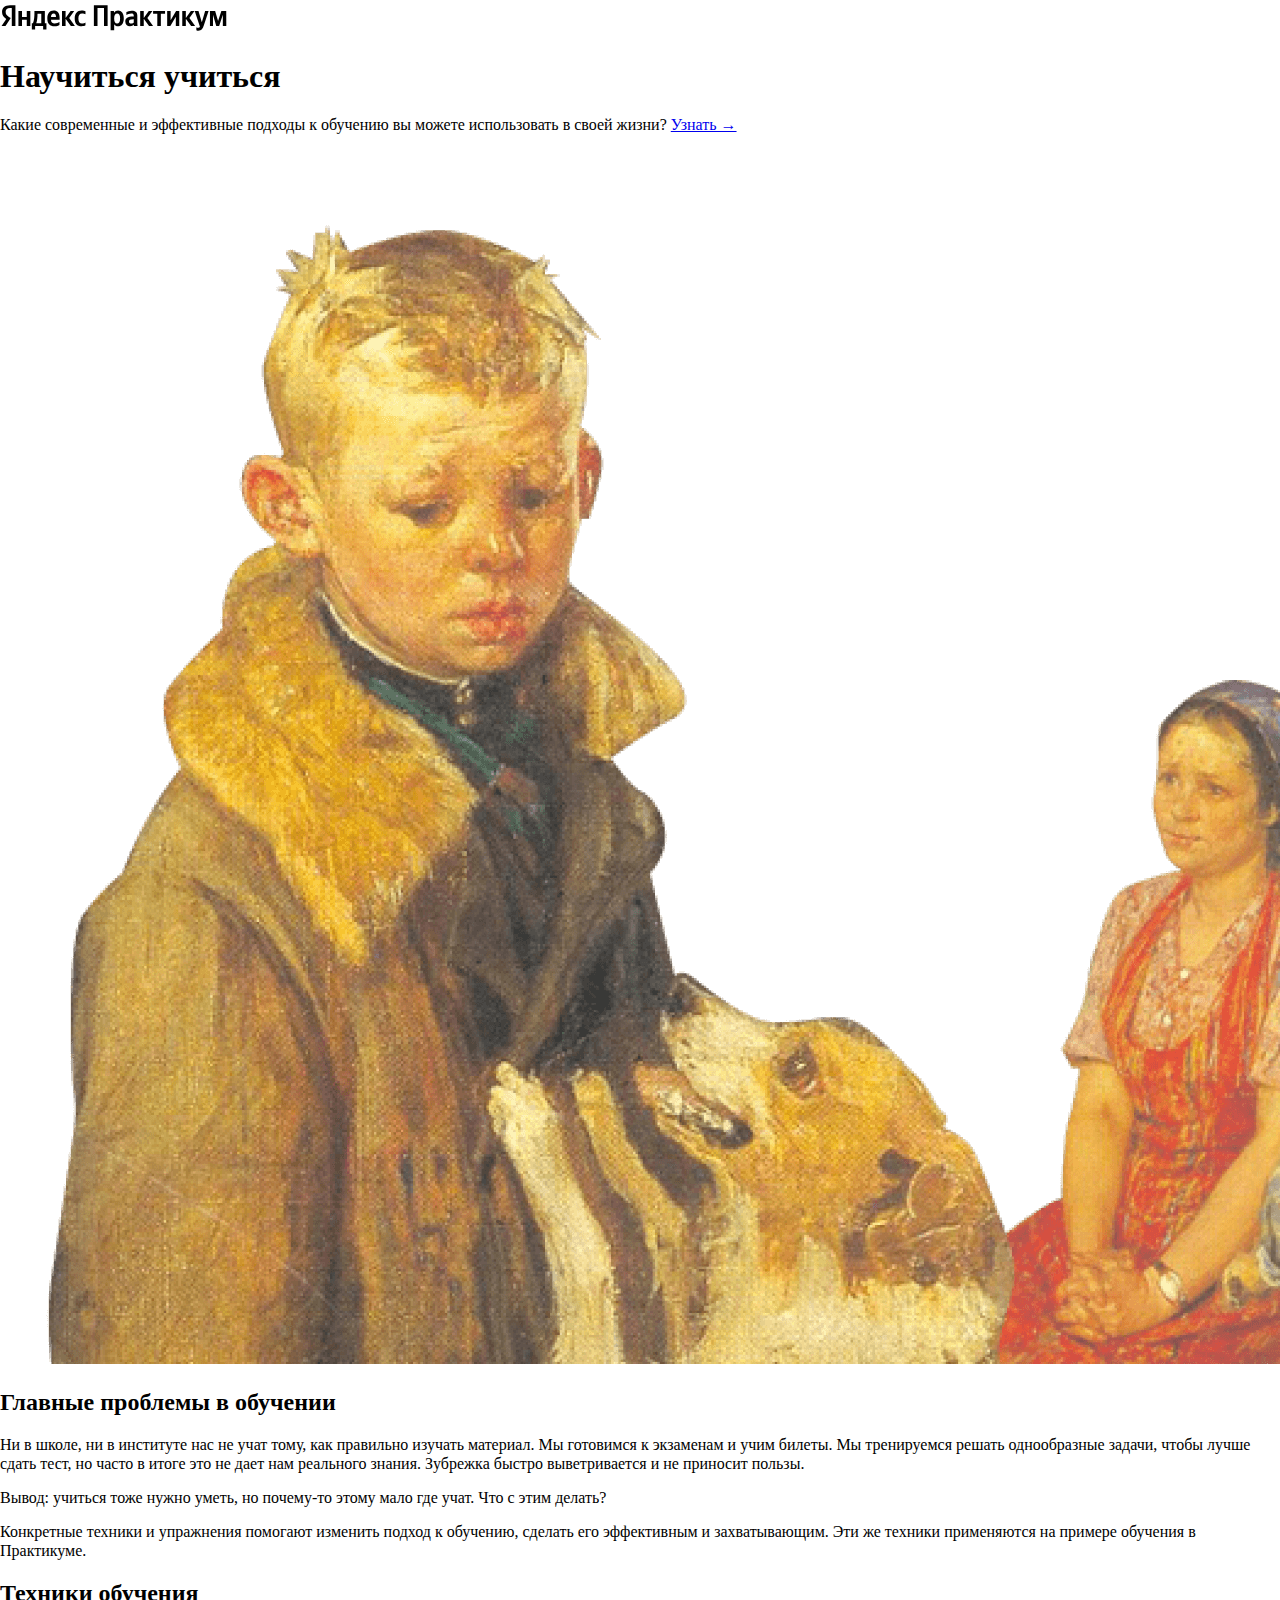
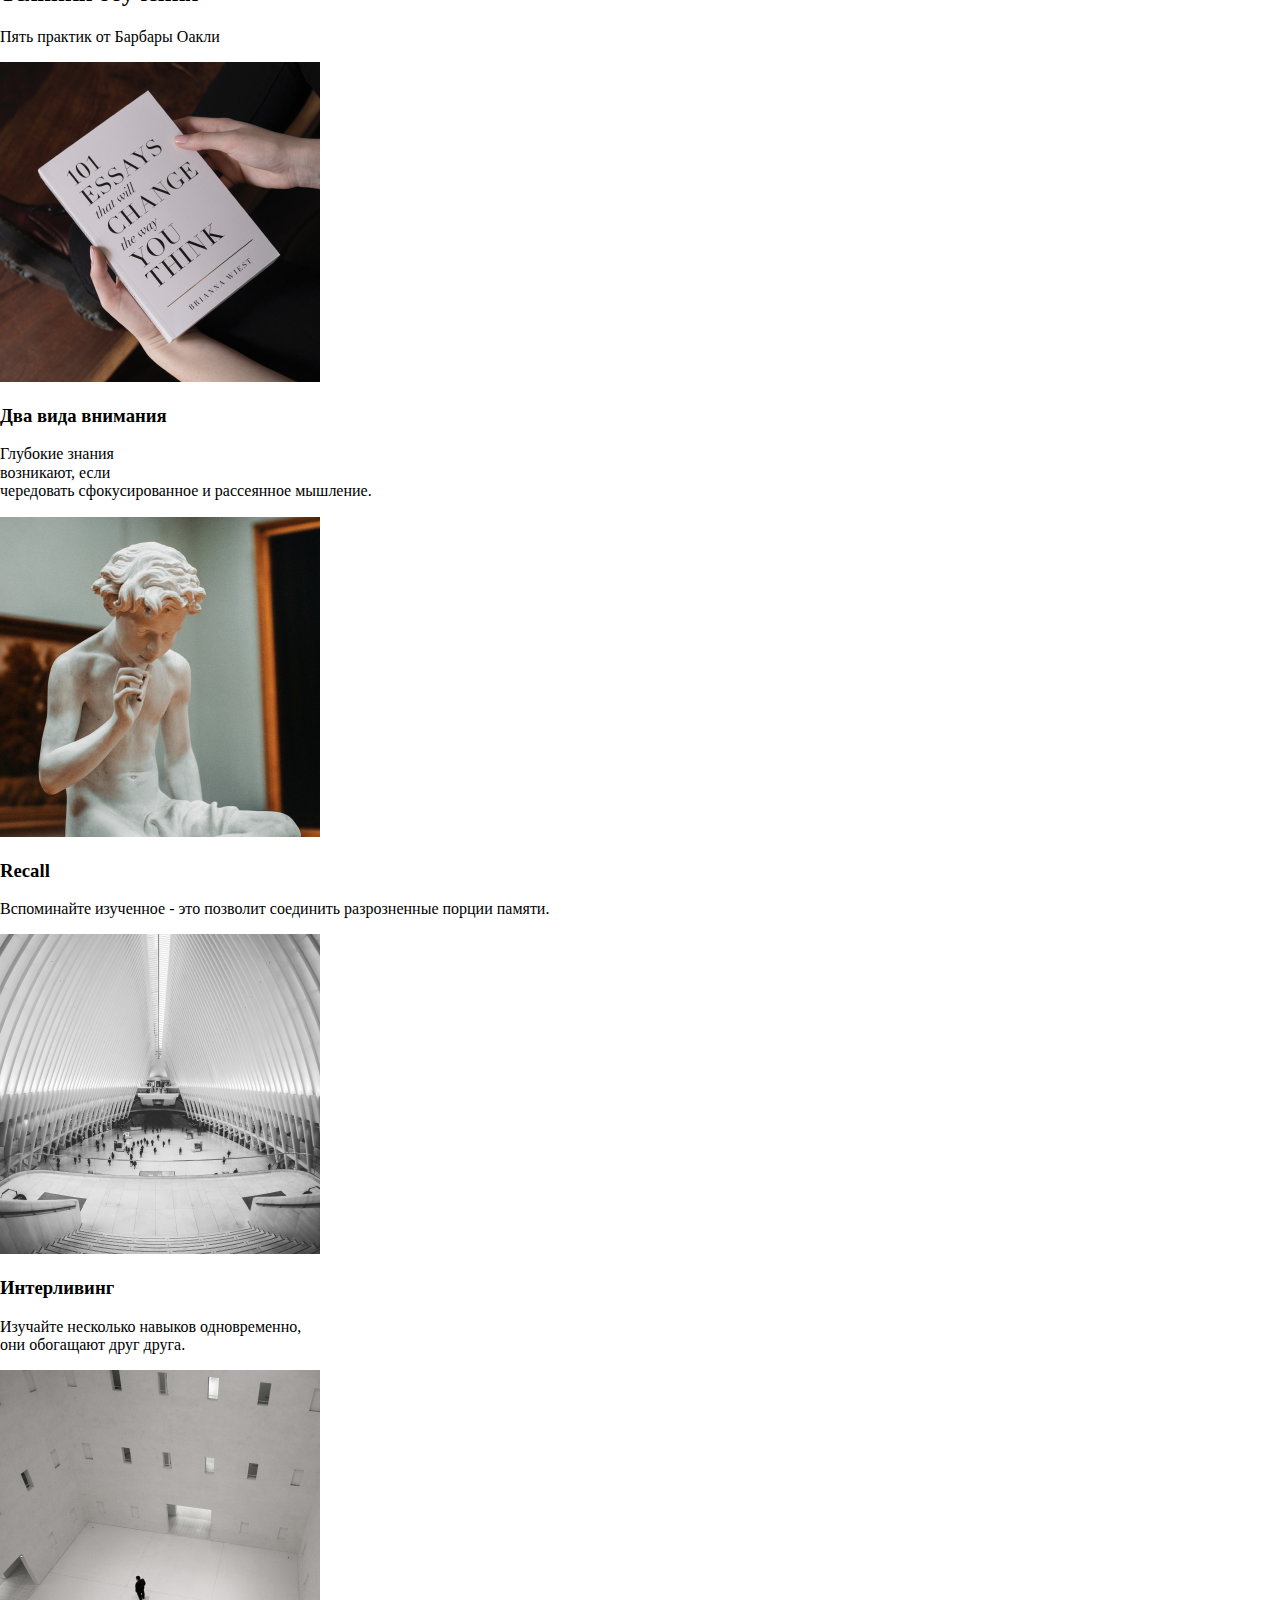
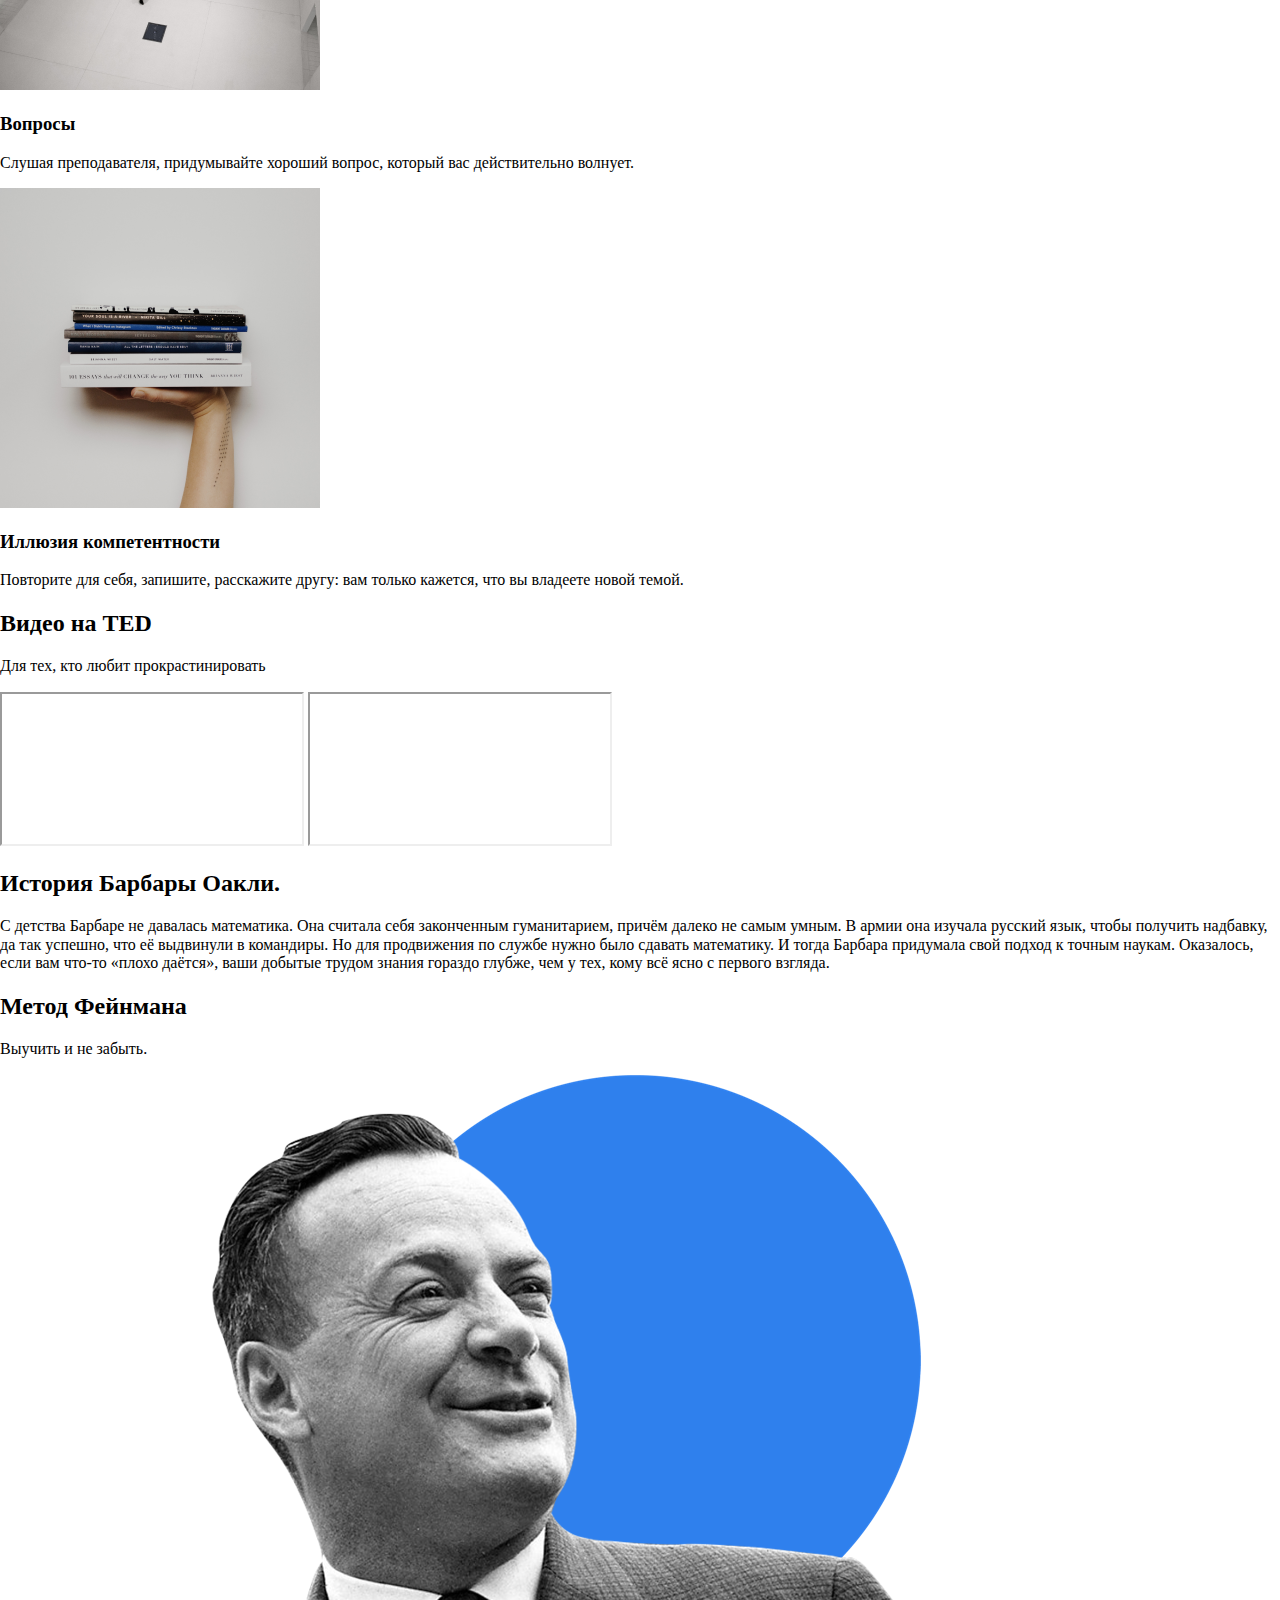
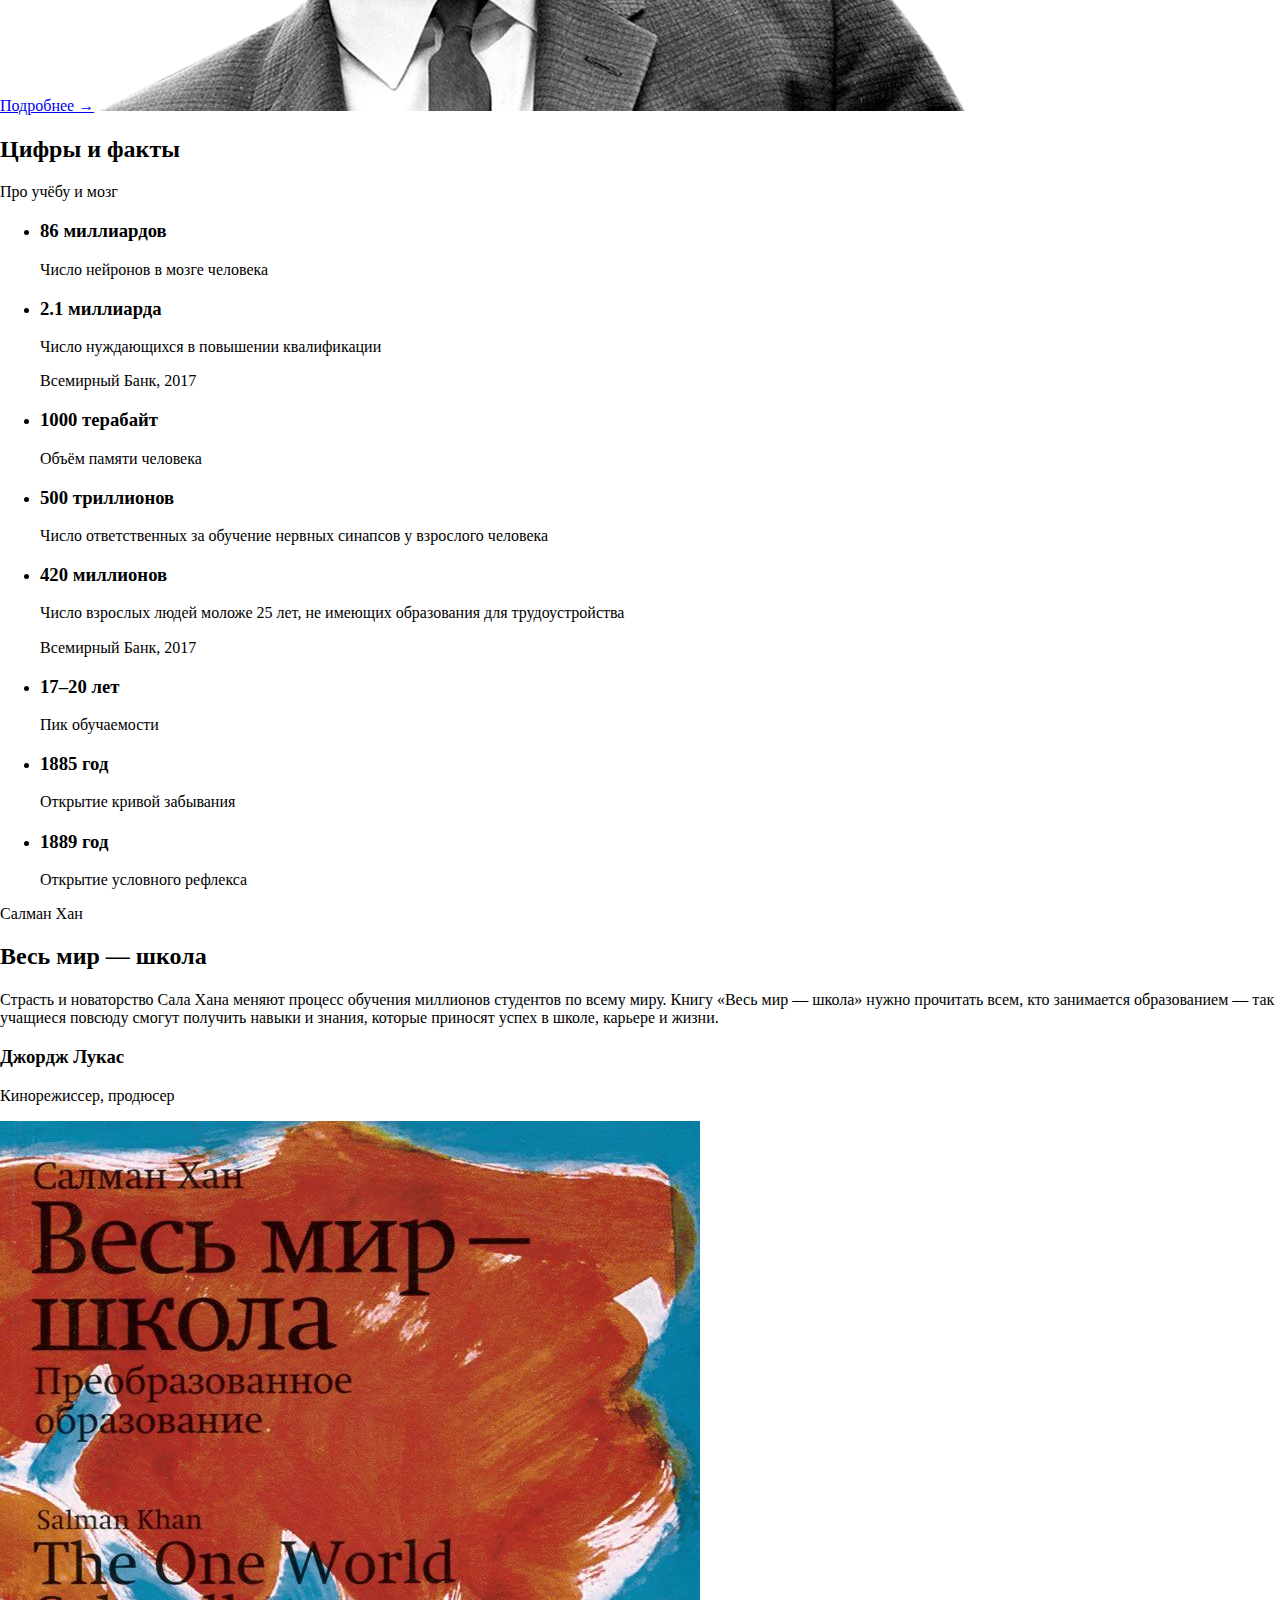
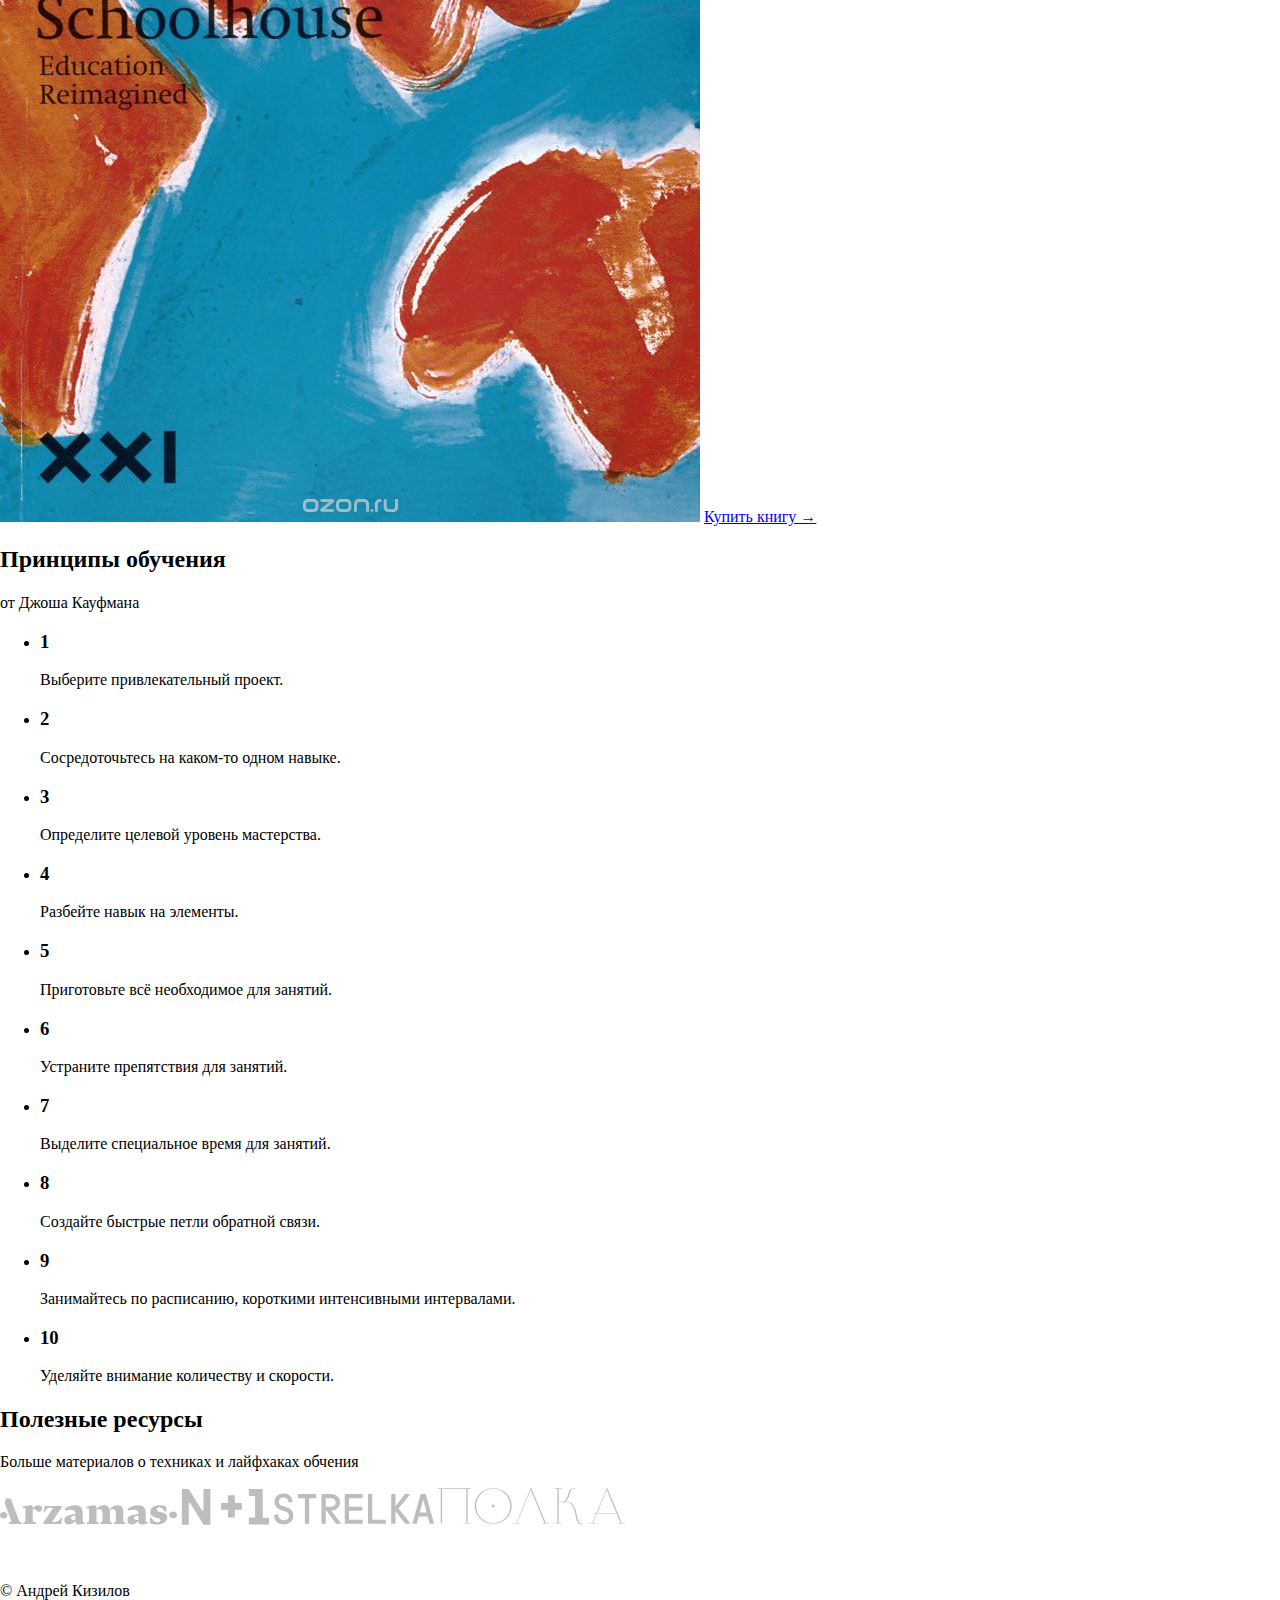
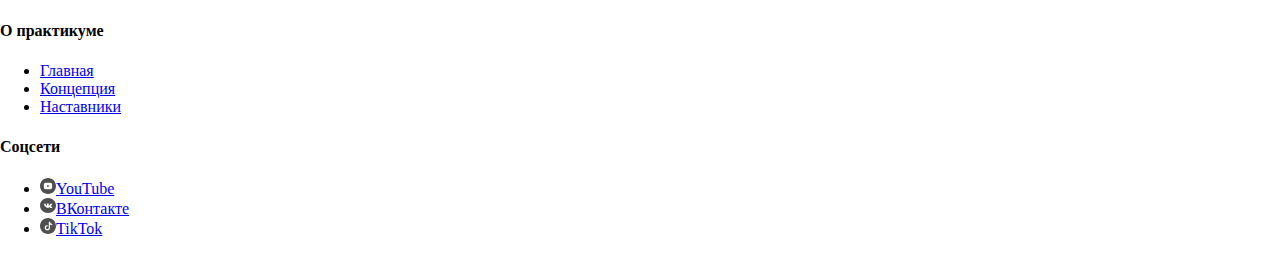
==== commit 9b8311d3: "Закончил с файловой структурой, нужно прописать путь для стилей" ====
--- a/index.html
+++ b/index.html
@@ -32,7 +32,7 @@
             </div>
           </div>
         </section>
-        <section class="techniques"><!----Новая секция---->
+        <section class="techniques">
           <h2 class="section-title">Техники обучения</h2>
           <p class="section-subtitle">Пять практик от Барбары Оакли</p>
           <div class="cards">
@@ -63,15 +63,15 @@
             </div>
           </div>
         </section>
-        <section class="video"><!----Новая секция---->
+        <section class="video">
           <h2 class="section-title">Видео на TED</h2>
           <p class="section-subtitle">Для тех, кто любит прокрастинировать</p>
           <div class="video__iframes">
-            <iframe class="video__iframe" width="571" height="321" src="https://www.youtube.com/embed/5MgBikgcWnY" title="The first 20 hours -- how to learn anything | Josh Kaufman | TEDxCSU" frameborder="0" allow="accelerometer; autoplay; clipboard-write; encrypted-media; gyroscope; picture-in-picture" allowfullscreen></iframe>
-            <iframe class="video__iframe" width="571" height="321" src="https://www.youtube.com/embed/arj7oStGLkU" title="Tim Urban: Inside the mind of a master procrastinator | TED" frameborder="0" allow="accelerometer; autoplay; clipboard-write; encrypted-media; gyroscope; picture-in-picture" allowfullscreen></iframe>
-          </div>
-        </section>
-        <section class="oakley"><!----Новая секция---->
+            <iframe class="video__iframe" src="https://www.youtube.com/embed/5MgBikgcWnY" title="The first 20 hours -- how to learn anything | Josh Kaufman | TEDxCSU" allow="accelerometer; autoplay; clipboard-write; encrypted-media; gyroscope; picture-in-picture" allowfullscreen></iframe>
+            <iframe class="video__iframe" src="https://www.youtube.com/embed/arj7oStGLkU" title="Tim Urban: Inside the mind of a master procrastinator | TED" allow="accelerometer; autoplay; clipboard-write; encrypted-media; gyroscope; picture-in-picture" allowfullscreen></iframe>
+          </div>
+        </section>
+        <section class="oakley">
           <div class="two-columns">
             <h2 class="two-columns__brief">История Барбары Оакли.</h2>
             <div class="two-columns__main-text">
@@ -131,7 +131,7 @@
             </li>
           </ul>
         </section>
-        <section class="khan"><!----Новая секция---->
+        <section class="khan">
           <div class="khan__container">
             <p class="khan__author">Салман Хан</p>
             <h2 class="khan__title">Весь мир — школа</h2>
@@ -193,7 +193,7 @@
           </ul>
           <div class="kaufman__triangle rotation"></div>
         </section>
-        <section class="resources"><!----Новая секция---->
+        <section class="resources">
           <h2 class="section-title">Полезные ресурсы</h2>
           <p class="section-subtitle">Больше материалов о техниках и лайфхаках обчения</p>
           <div class="resources__logo-zone">
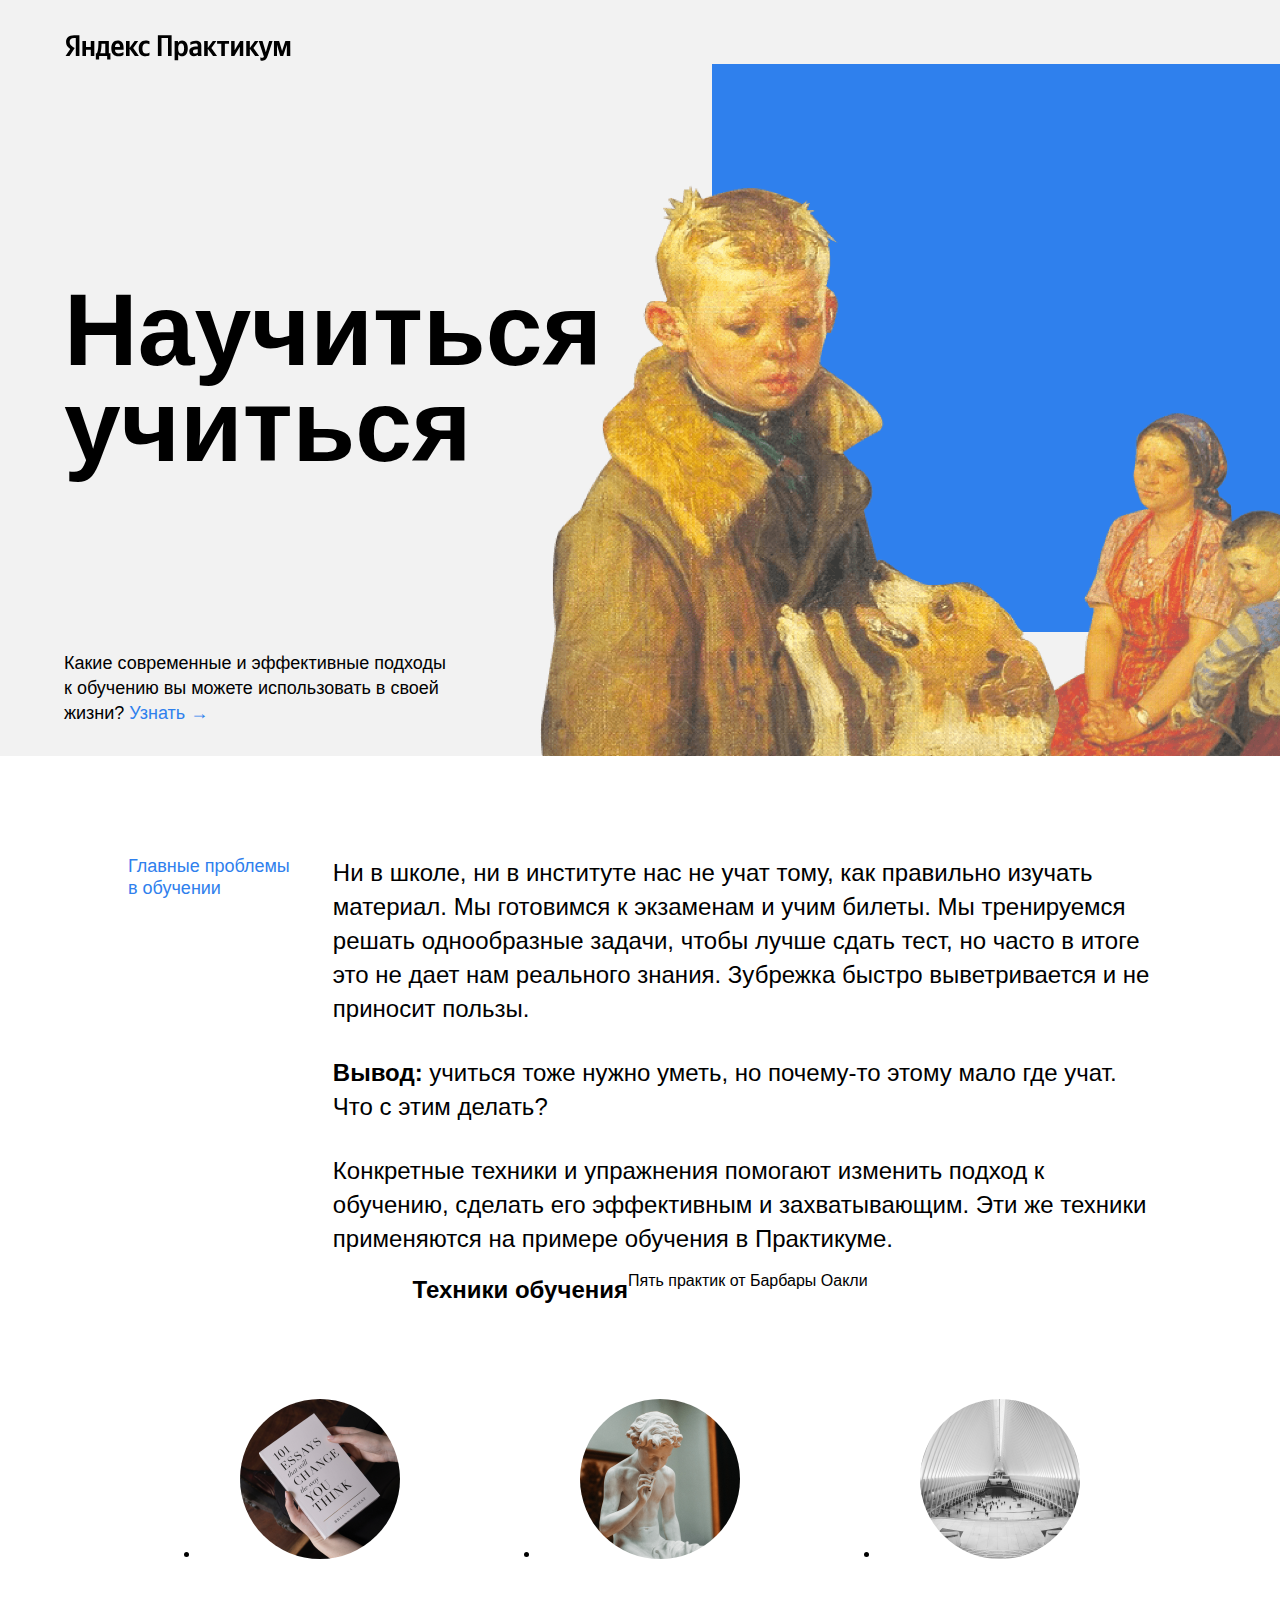
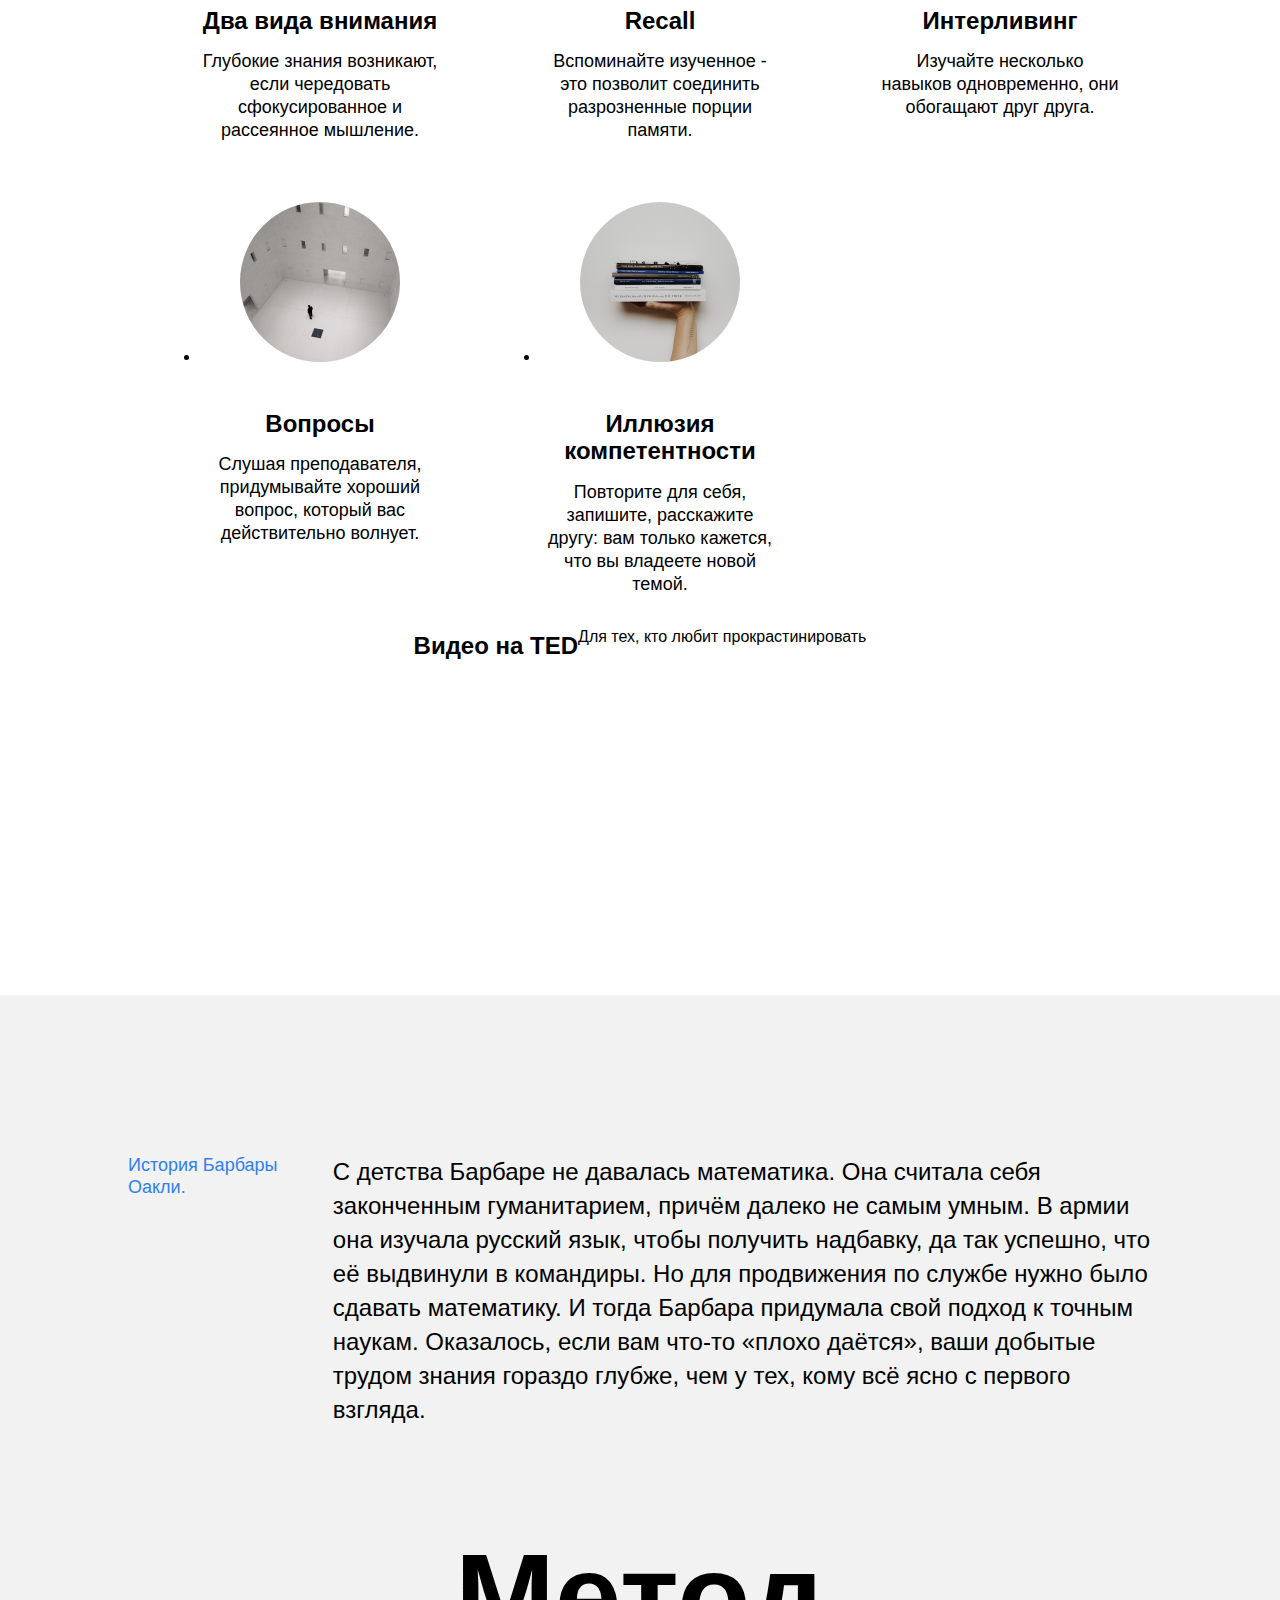
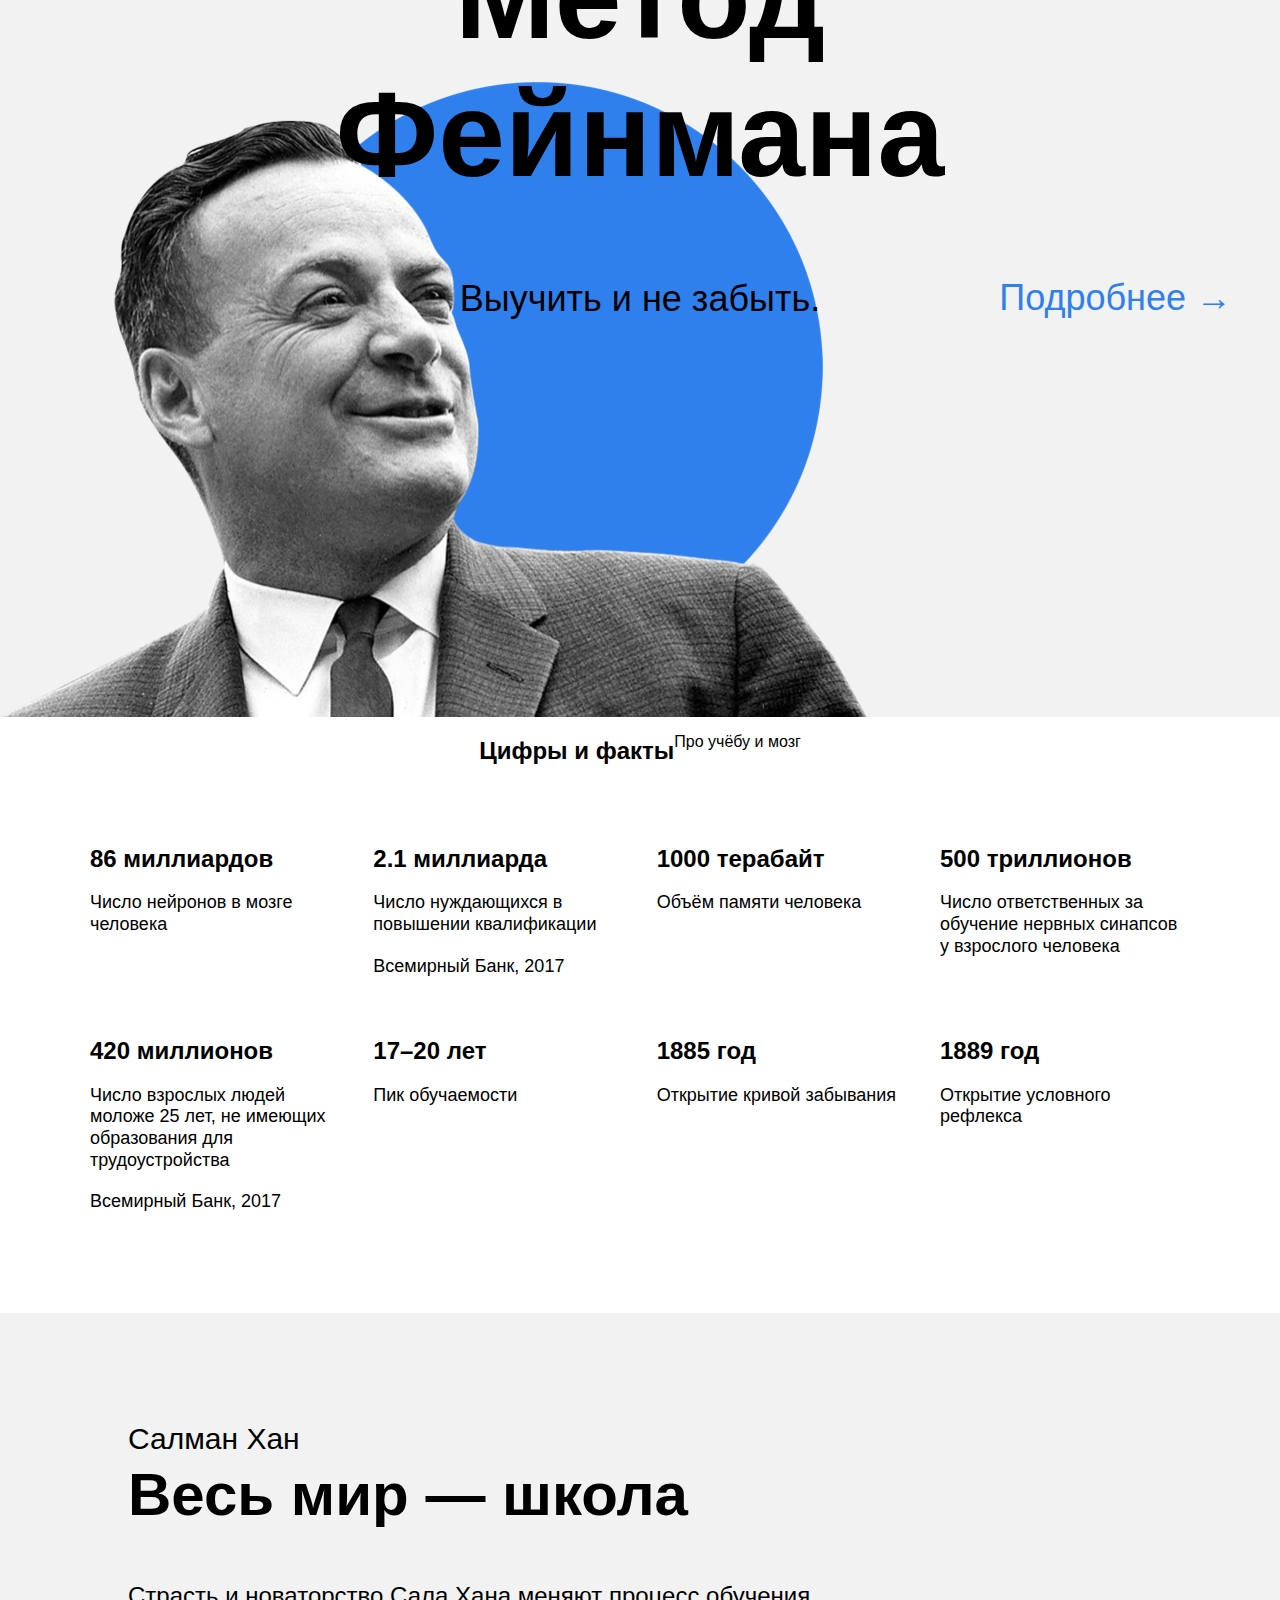
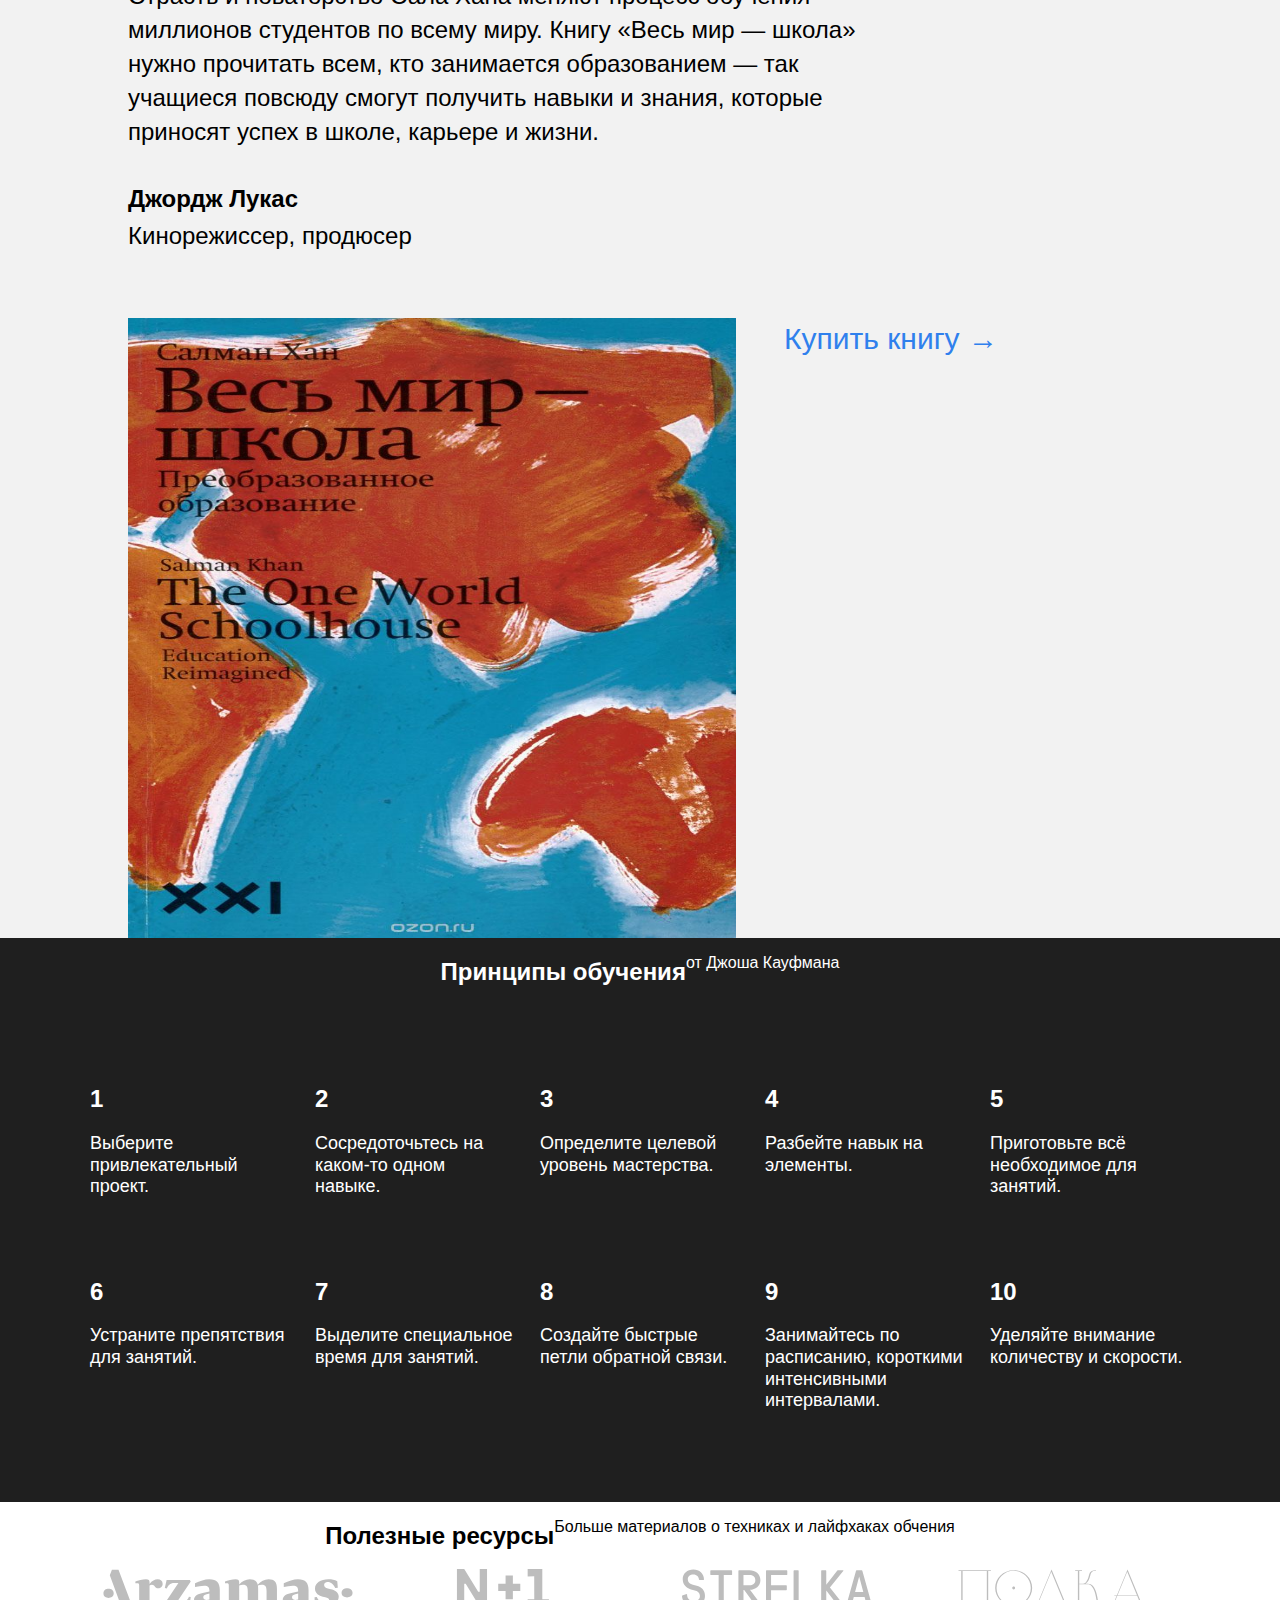
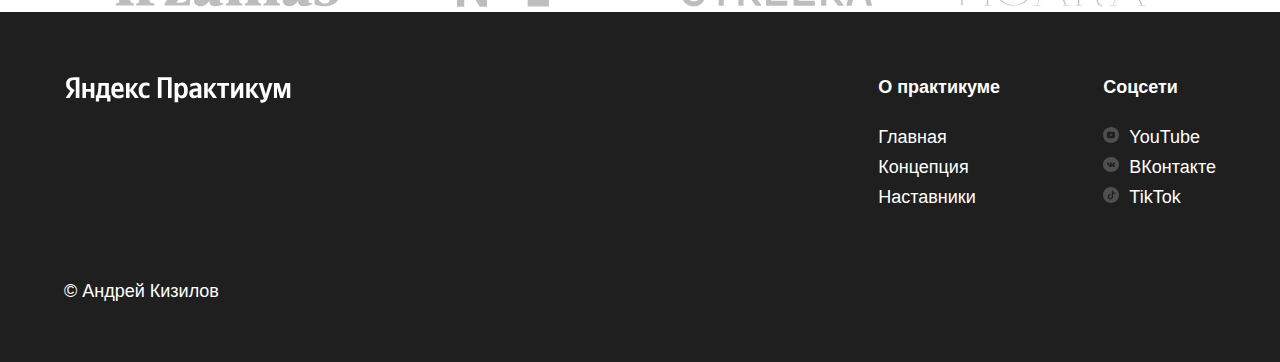
==== commit 767191cf: "Финальные тесты" ====
--- a/index.html
+++ b/index.html
@@ -3,11 +3,10 @@
   <head>
     <meta charset="UTF-8">
     <meta name="viewport" content="width=device-width, initial-scale=1.0">
-    <meta name="description" content="Проектная работа №1 на Яндекс.Практикуме">
+    <meta name="description" content="Проектная работа Яндекс.Практикум">
     <meta name="keywords" content="Проект, Практика, Яндекс.Практикум">
     <meta name="author" content="Андрей Кизилов">
-    <link rel="stylesheet" href="./styles/normalize.css">
-    <link rel="stylesheet" href="./styles/style.css">
+    <link rel="stylesheet" href="./pages/index.css">
     <title>Научиться учиться</title>
   </head>
   <body>
@@ -35,33 +34,33 @@
         <section class="techniques">
           <h2 class="section-title">Техники обучения</h2>
           <p class="section-subtitle">Пять практик от Барбары Оакли</p>
-          <div class="cards">
-            <div class="cards__item">
+          <ul class="cards">
+            <li class="cards__item">
               <img class="cards__image" src="./images/cards-attention.png" alt="Карточка - Два вида внимания">
               <h3 class="cards__title">Два вида внимания</h3>
-              <p class="cards__description">Глубокие знания <br/>возникают, если <br/>чередовать сфокусированное и рассеянное мышление.</p>
-            </div>
-            <div class="cards__item">
+              <p class="cards__description">Глубокие знания возникают, если чередовать сфокусированное и рассеянное мышление.</p>
+            </li>
+            <li class="cards__item">
               <img class="cards__image" src="./images/cards-recall.png" alt="Карточка - Рекалл">
               <h3 class="cards__title">Recall</h3>
               <p class="cards__description">Вспоминайте изученное - это позволит соединить разрозненные порции памяти.</p>
-            </div>
-            <div class="cards__item">
+            </li>
+            <li class="cards__item">
               <img class="cards__image" src="./images/cards-interliving.png" alt="Карточка - Интерливинг">
               <h3 class="cards__title">Интерливинг</h3>
-              <p class="cards__description">Изучайте несколько навыков одновременно,<br/> они обогащают друг друга.</p>
-            </div>
-            <div class="cards__item">
+              <p class="cards__description">Изучайте несколько навыков одновременно, они обогащают друг друга.</p>
+            </li>
+            <li class="cards__item">
               <img class="cards__image" src="./images/cards-question.png" alt="Карточка - Вопросы">
               <h3 class="cards__title">Вопросы</h3>
               <p class="cards__description">Слушая преподавателя, придумывайте хороший вопрос, который вас действительно волнует.</p>
-            </div>
-            <div class="cards__item">
+            </li>
+            <li class="cards__item">
               <img class="cards__image" src="./images/cards-competence.png" alt="Карточка - Иллюзия компетентности">
               <h3 class="cards__title">Иллюзия компетентности</h3>
               <p class="cards__description">Повторите для себя, запишите, расскажите другу: вам только кажется, что вы владеете новой темой.</p>
-            </div>
-          </div>
+            </li>
+          </ul>
         </section>
         <section class="video">
           <h2 class="section-title">Видео на TED</h2>
--- a/pages/index.css
+++ b/pages/index.css
@@ -0,0 +1,65 @@
+@import url(../vendor/normalize.css);
+@import url(../blocks/root/root.css);
+@import url(../blocks/rotation/rotation.css);
+@import url(../blocks/header/header.css); 
+@import url(../blocks/logo/logo.css);
+@import url(../blocks/logo/_place/logo_place_header.css);
+@import url(../blocks/header/__title/header__title.css);
+@import url(../blocks/header/__subtitle/header__subtitle.css);
+@import url(../blocks/header/__link/header__link.css);
+@import url(../blocks/header/__main-illustration/header__main-illustration.css);
+@import url(../blocks/header/__square-pic/header__square-pic.css);
+@import url(../blocks/description/description.css);
+@import url(../blocks/two-columns/two-columns.css);
+@import url(../blocks/two-columns/__brief/two-columns__brief.css);
+@import url(../blocks/two-columns/__main-text/two-columns__main-text.css);
+@import url(../blocks/two-columns/__paragraph/two-columns__paragraph.css);
+@import url(../blocks/two-columns/__span-accent/two-columns__span-accent.css);
+@import url(../blocks/techniques/techniques.css);
+@import url(../blocks/cards/cards.css);
+@import url(../blocks/cards/__item/cards__item.css);
+@import url(../blocks/cards/__image/cards__image.css);
+@import url(../blocks/cards/__title/cards__title.css);
+@import url(../blocks/cards/__description/cards__description.css);
+@import url(../blocks/video/video.css);
+@import url(../blocks/video/__iframes/video__iframes.css);
+@import url(../blocks/video/__iframe/video__iframe.css);
+@import url(../blocks/oakley/oakley.css);
+@import url(../blocks/feynman/feynman.css);
+@import url(../blocks/feynman/__title/feynman__title.css);
+@import url(../blocks/feynman/__subtitle/feynman__subtitle.css);
+@import url(../blocks/feynman/__link/feynman__link.css);
+@import url(../blocks/feynman/__pic/feynman__pic.css);
+@import url(../blocks/digits/digits.css);
+@import url(../blocks/table/table.css);
+@import url(../blocks/table/__cell/table__cell.css);
+@import url(../blocks/table/__heading/table__heading.css);
+@import url(../blocks/table/__text/table__text.css);
+@import url(../blocks/khan/khan.css);
+@import url(../blocks/khan/__container/khan__container.css);
+@import url(../blocks/khan/__author/khan__author.css);
+@import url(../blocks/khan/__title/khan__title.css);
+@import url(../blocks/khan/__quote/khan__quote.css);
+@import url(../blocks/khan/__quote-author/khan__quote-author.css);
+@import url(../blocks/khan/__quote-author-subline/khan__quote-author-subline.css);
+@import url(../blocks/khan/__book-container/khan__book-container.css);
+@import url(../blocks/khan/__book-pic/khan__book-pic.css);
+@import url(../blocks/khan/__buy-link/khan__buy-link.css);
+@import url(../blocks/kaufman/kaufman.css);
+@import url(../blocks/section-title/_theme/section-title_theme_dark.css);
+@import url(../blocks/section-subtitle/_theme/section-subtitle_theme_dark.css);
+@import url(../blocks/table/_theme/table_theme_dark.css);
+@import url(../blocks/table/__cell/_theme/table__cell_theme_dark.css);
+@import url(../blocks/kaufman/__triangle/kaufman__triangle.css);
+@import url(../blocks/resources/resources.css);
+@import url(../blocks/resources/__link/resources__link.css);
+@import url(../blocks/resources/__logo/resources__logo.css);
+@import url(../blocks/footer/footer.css);
+@import url(../blocks/footer/__columns/footer__columns.css);
+@import url(../blocks/footer/__column/footer__column.css);
+@import url(../blocks/footer/__column/footer__column_content_copyright.css);
+@import url(../blocks/footer/__author/footer__author.css);
+@import url(../blocks/footer/__column-heading/footer__column-heading.css);
+@import url(../blocks/footer/__column-links/footer__column-links.css);
+@import url(../blocks/footer/__column-link/footer__column-link.css);
+@import url(../blocks/footer/__social-icon/footer__social-icon.css);
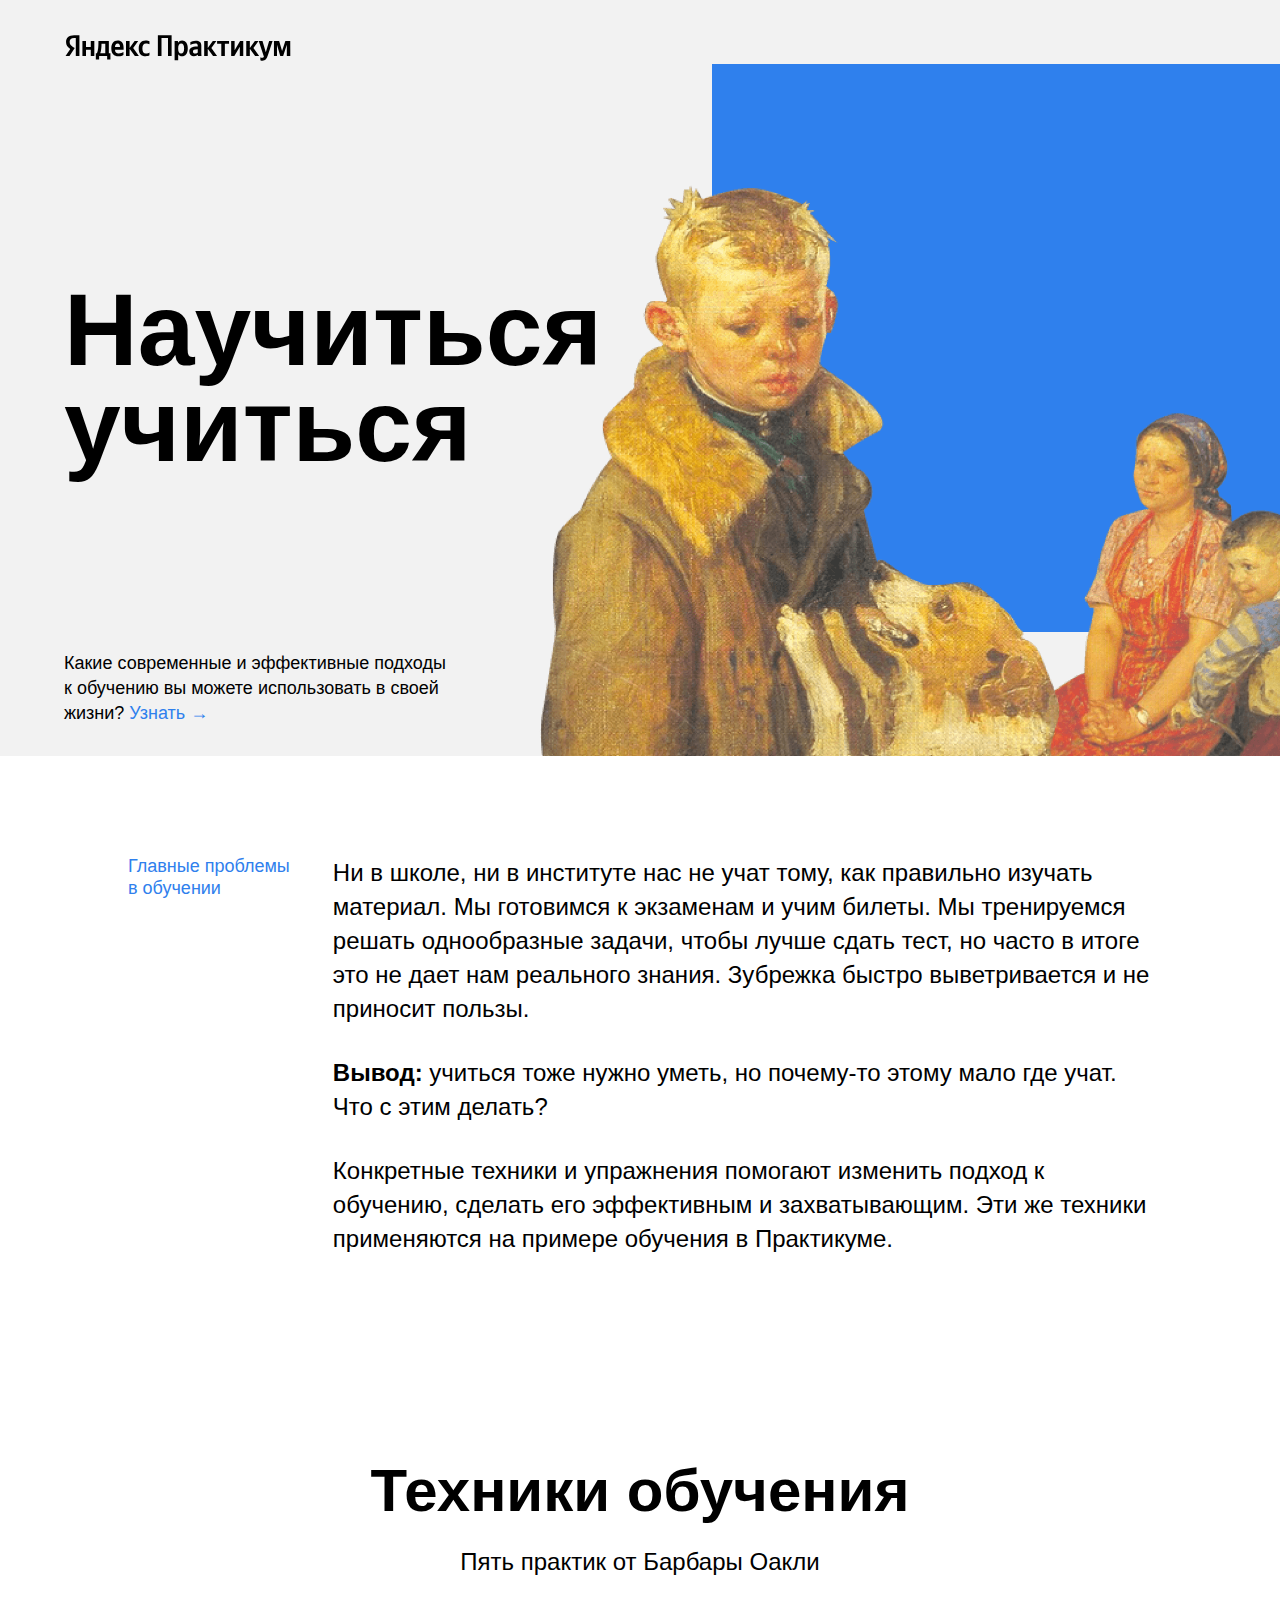
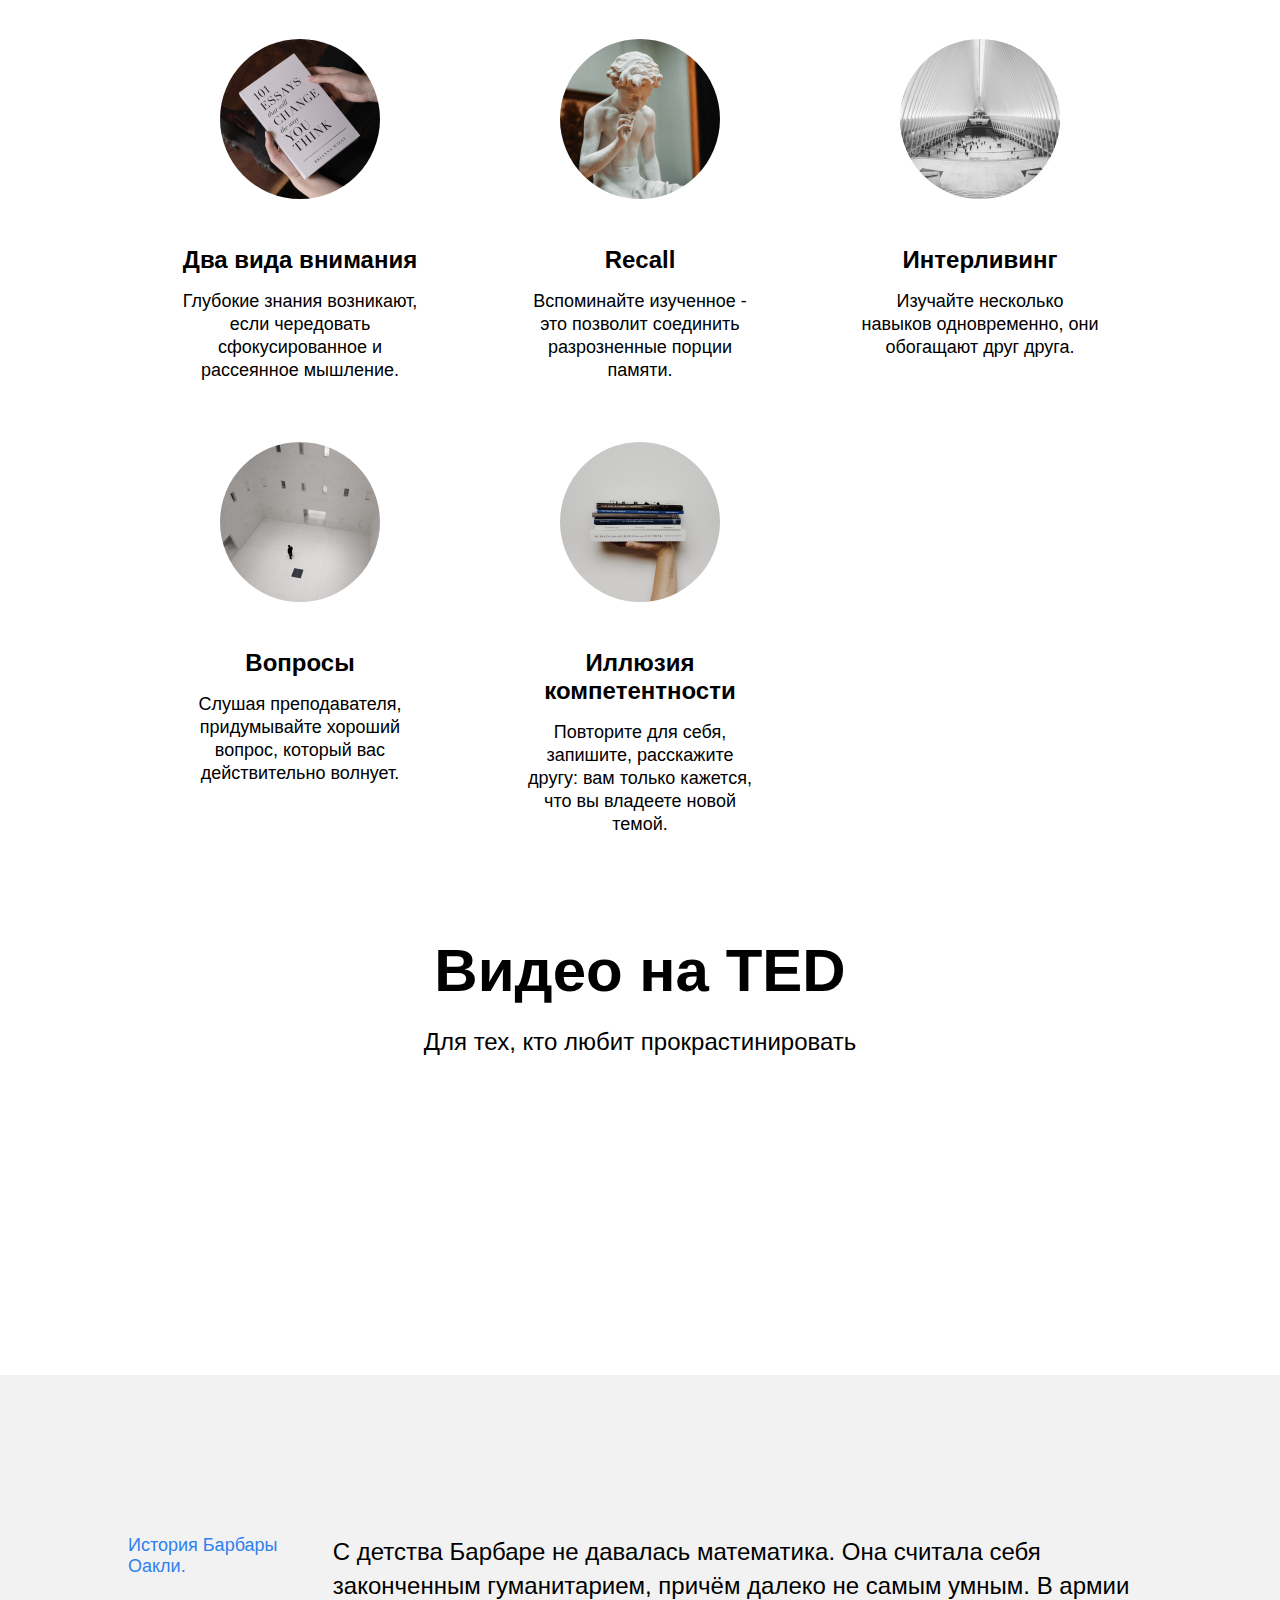
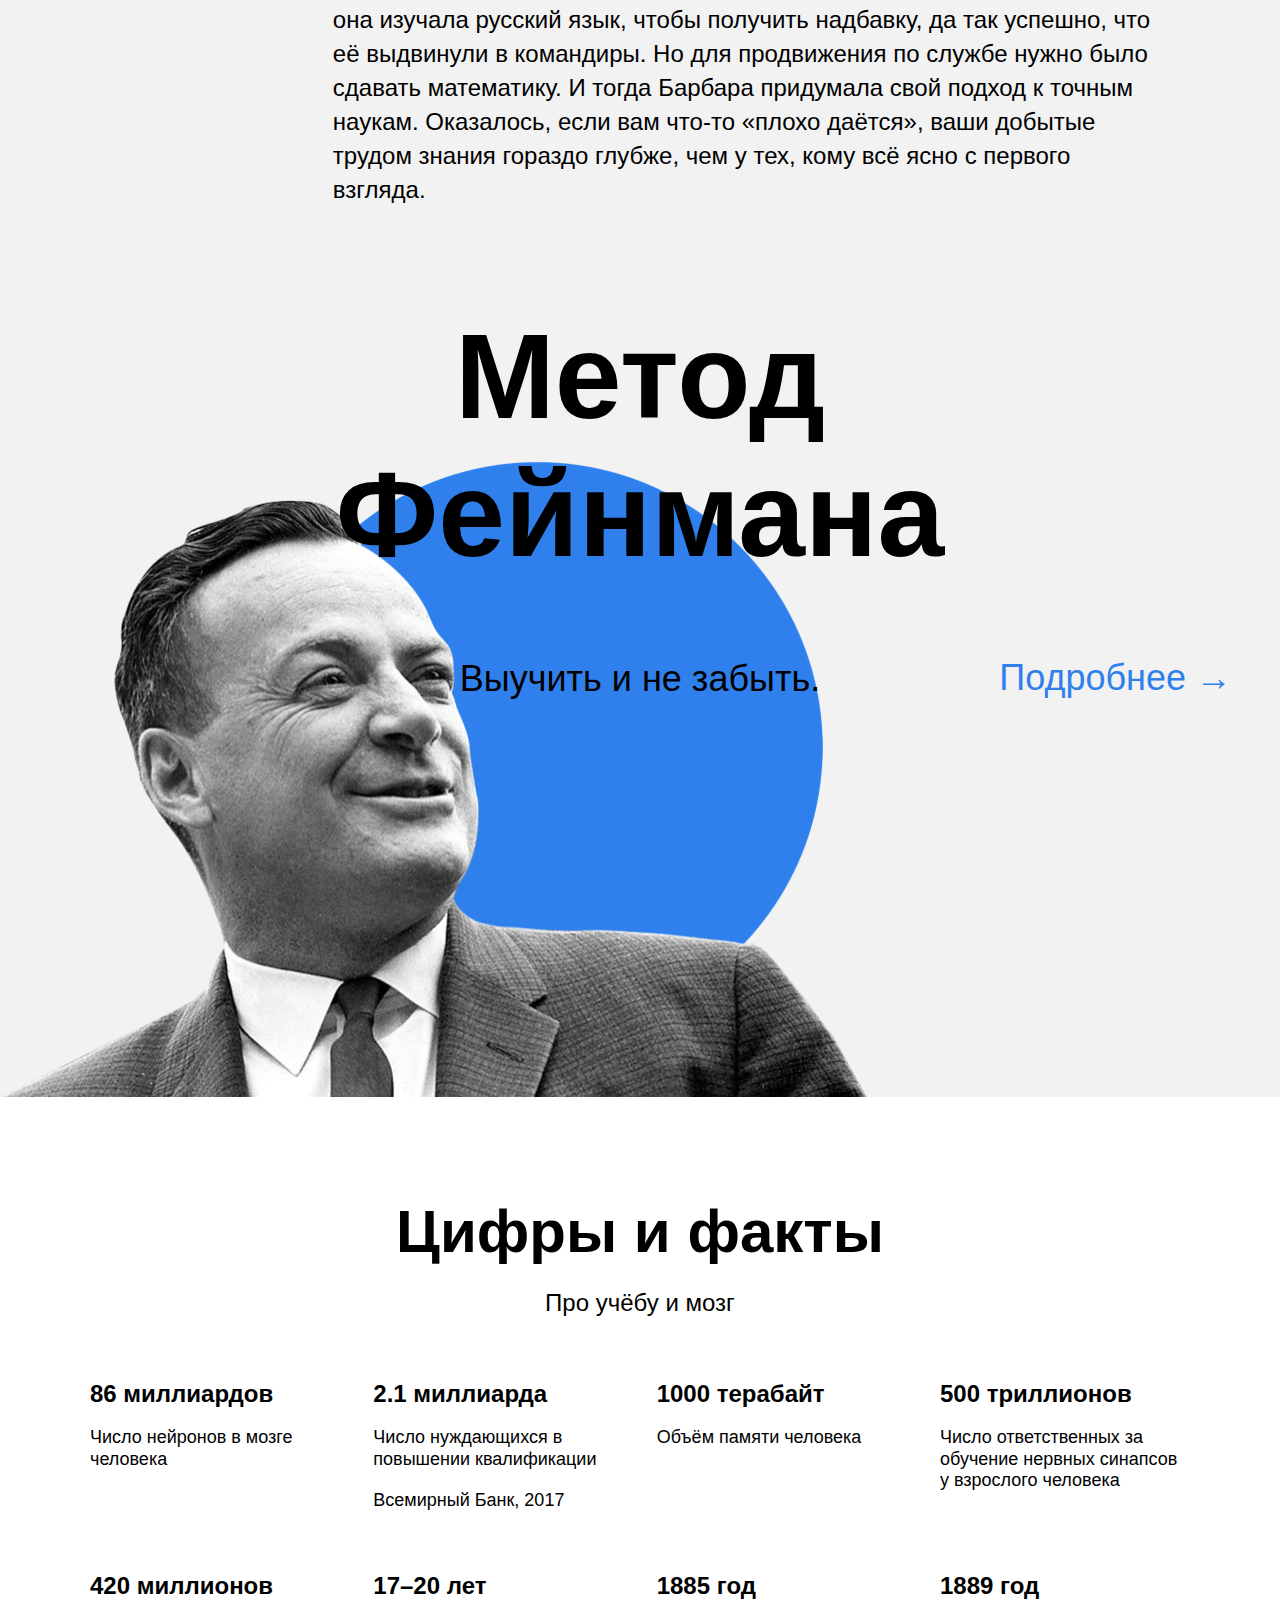
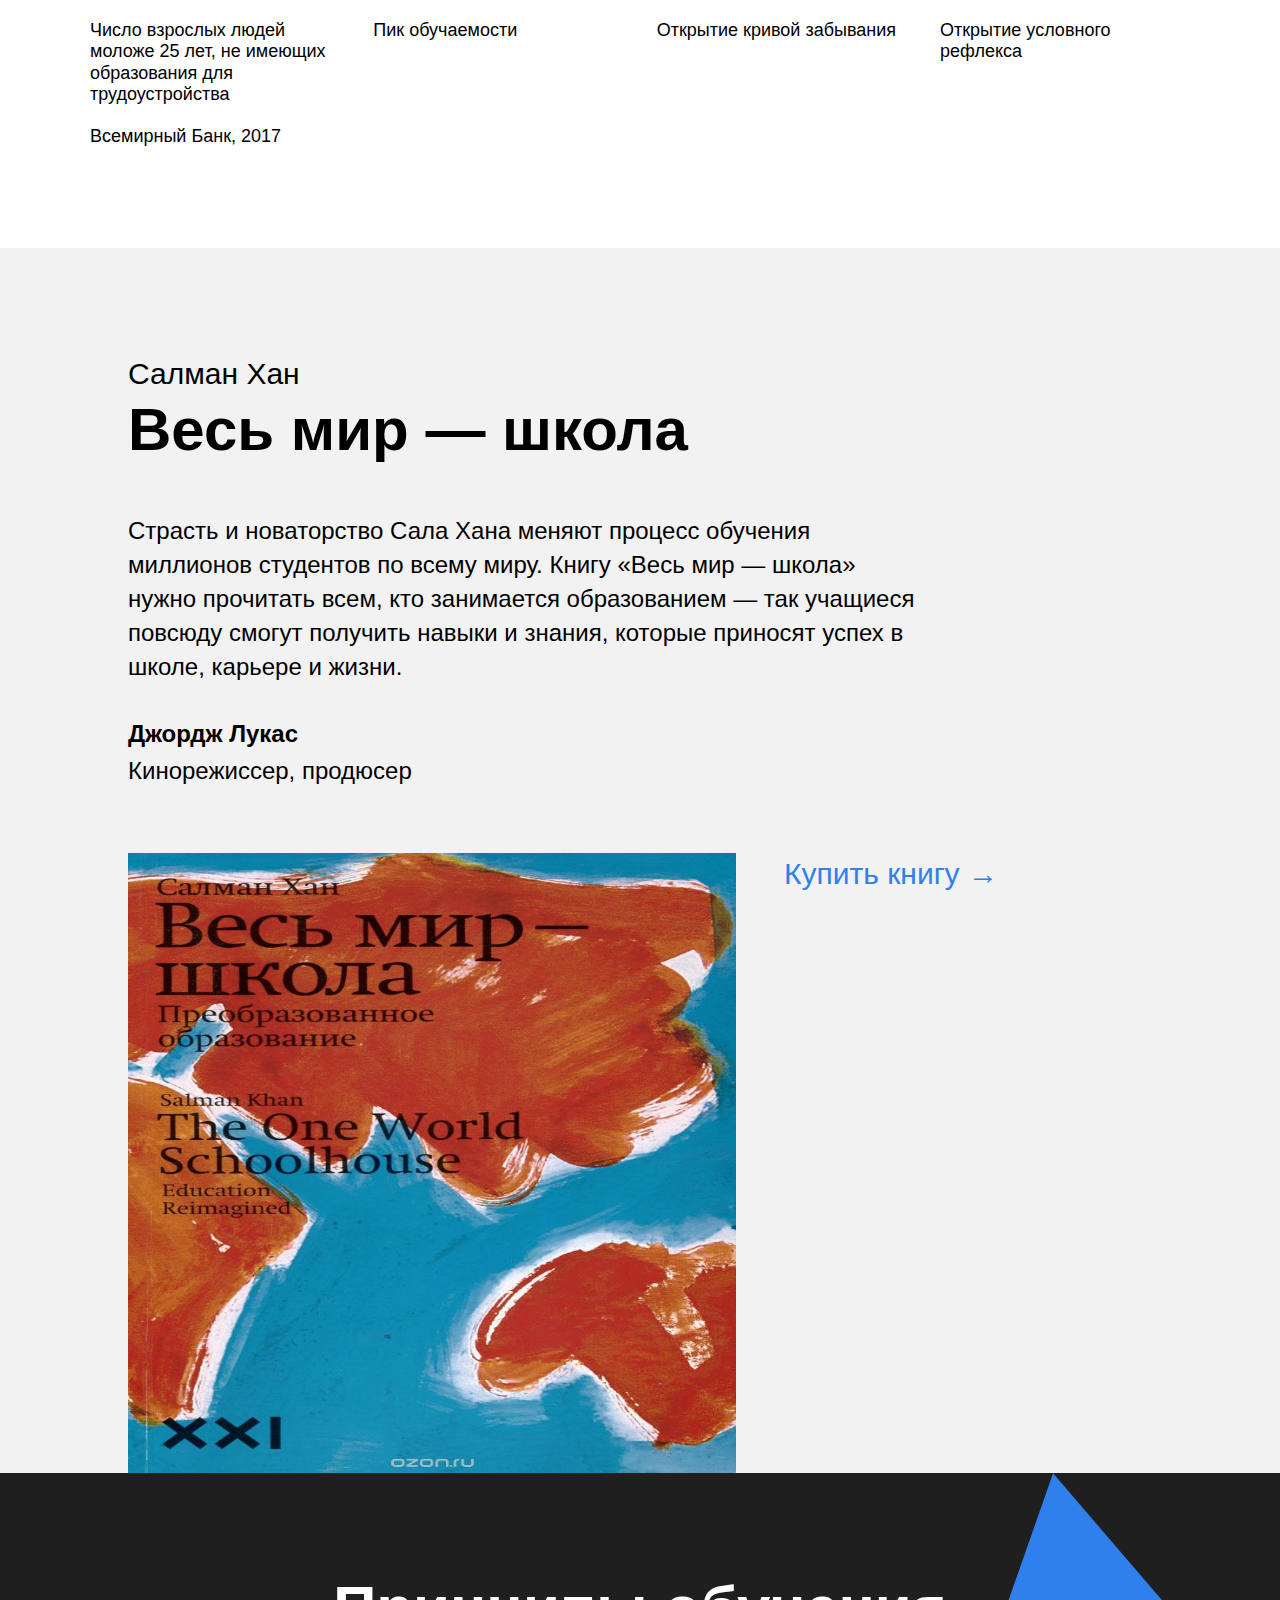
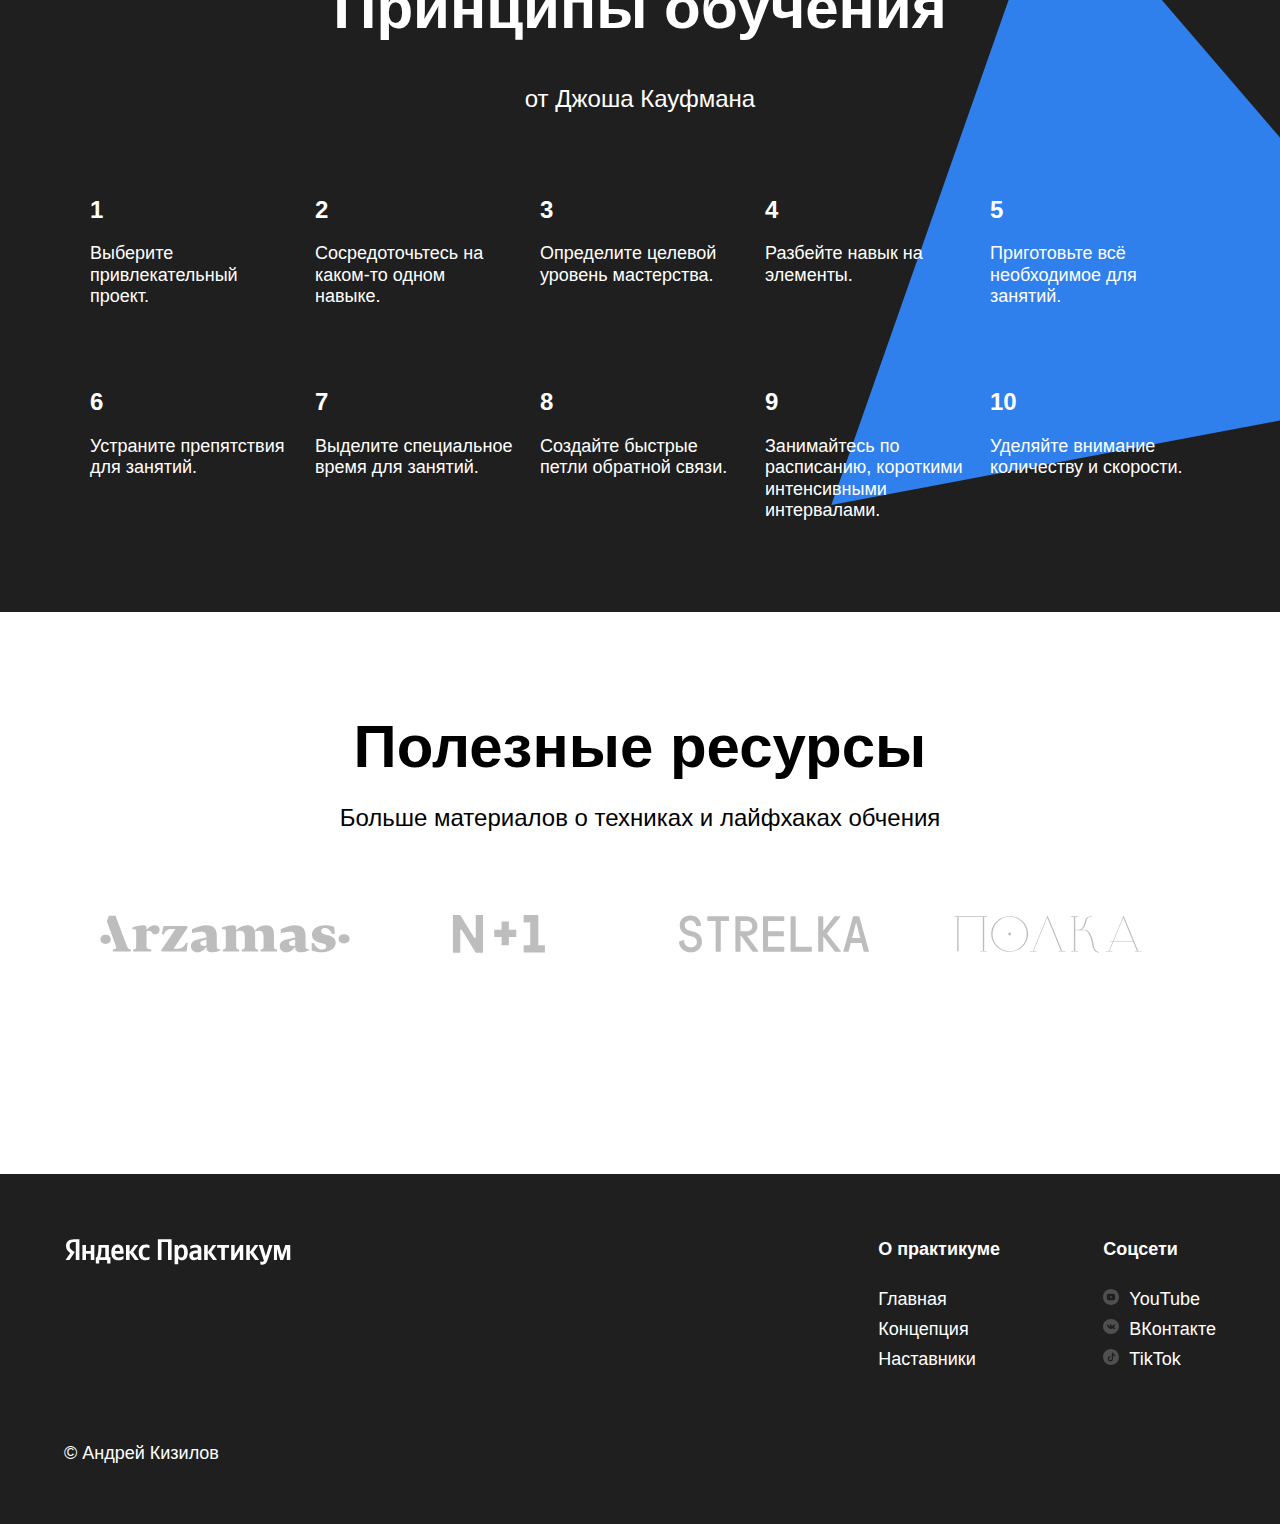
==== commit 50c5873e: "На проверку ПР2" ====
--- a/index.html
+++ b/index.html
@@ -136,7 +136,7 @@
             <h2 class="khan__title">Весь мир — школа</h2>
             <p class="khan__quote">Страсть и новаторство Сала Хана меняют процесс обучения миллионов
               студентов по всему миру. Книгу «Весь мир — школа» нужно прочитать всем, кто занимается образованием —
-              так<br/> учащиеся повсюду смогут получить навыки и знания, которые приносят успех в школе, карьере и жизни.</p>
+              так учащиеся повсюду смогут получить навыки и знания, которые приносят успех в школе, карьере и жизни.</p>
               <h3 class="khan__quote-author">Джордж Лукас</h3>
               <p class="khan__quote-author-subline">Кинорежиссер, продюсер</p>
               <div class="khan__book-container">
--- a/pages/index.css
+++ b/pages/index.css
@@ -1,7 +1,7 @@
 @import url(../vendor/normalize.css);
 @import url(../blocks/root/root.css);
 @import url(../blocks/rotation/rotation.css);
-@import url(../blocks/header/header.css); 
+@import url(../blocks/header/header.css);
 @import url(../blocks/logo/logo.css);
 @import url(../blocks/logo/_place/logo_place_header.css);
 @import url(../blocks/header/__title/header__title.css);
@@ -16,6 +16,8 @@
 @import url(../blocks/two-columns/__paragraph/two-columns__paragraph.css);
 @import url(../blocks/two-columns/__span-accent/two-columns__span-accent.css);
 @import url(../blocks/techniques/techniques.css);
+@import url(../blocks/section-title/section-title.css);
+@import url(../blocks/section-subtitle/section-subtitle.css);
 @import url(../blocks/cards/cards.css);
 @import url(../blocks/cards/__item/cards__item.css);
 @import url(../blocks/cards/__image/cards__image.css);
@@ -52,6 +54,7 @@
 @import url(../blocks/table/__cell/_theme/table__cell_theme_dark.css);
 @import url(../blocks/kaufman/__triangle/kaufman__triangle.css);
 @import url(../blocks/resources/resources.css);
+@import url(../blocks/resources/__logo-zone/resources__logo-zone.css);
 @import url(../blocks/resources/__link/resources__link.css);
 @import url(../blocks/resources/__logo/resources__logo.css);
 @import url(../blocks/footer/footer.css);
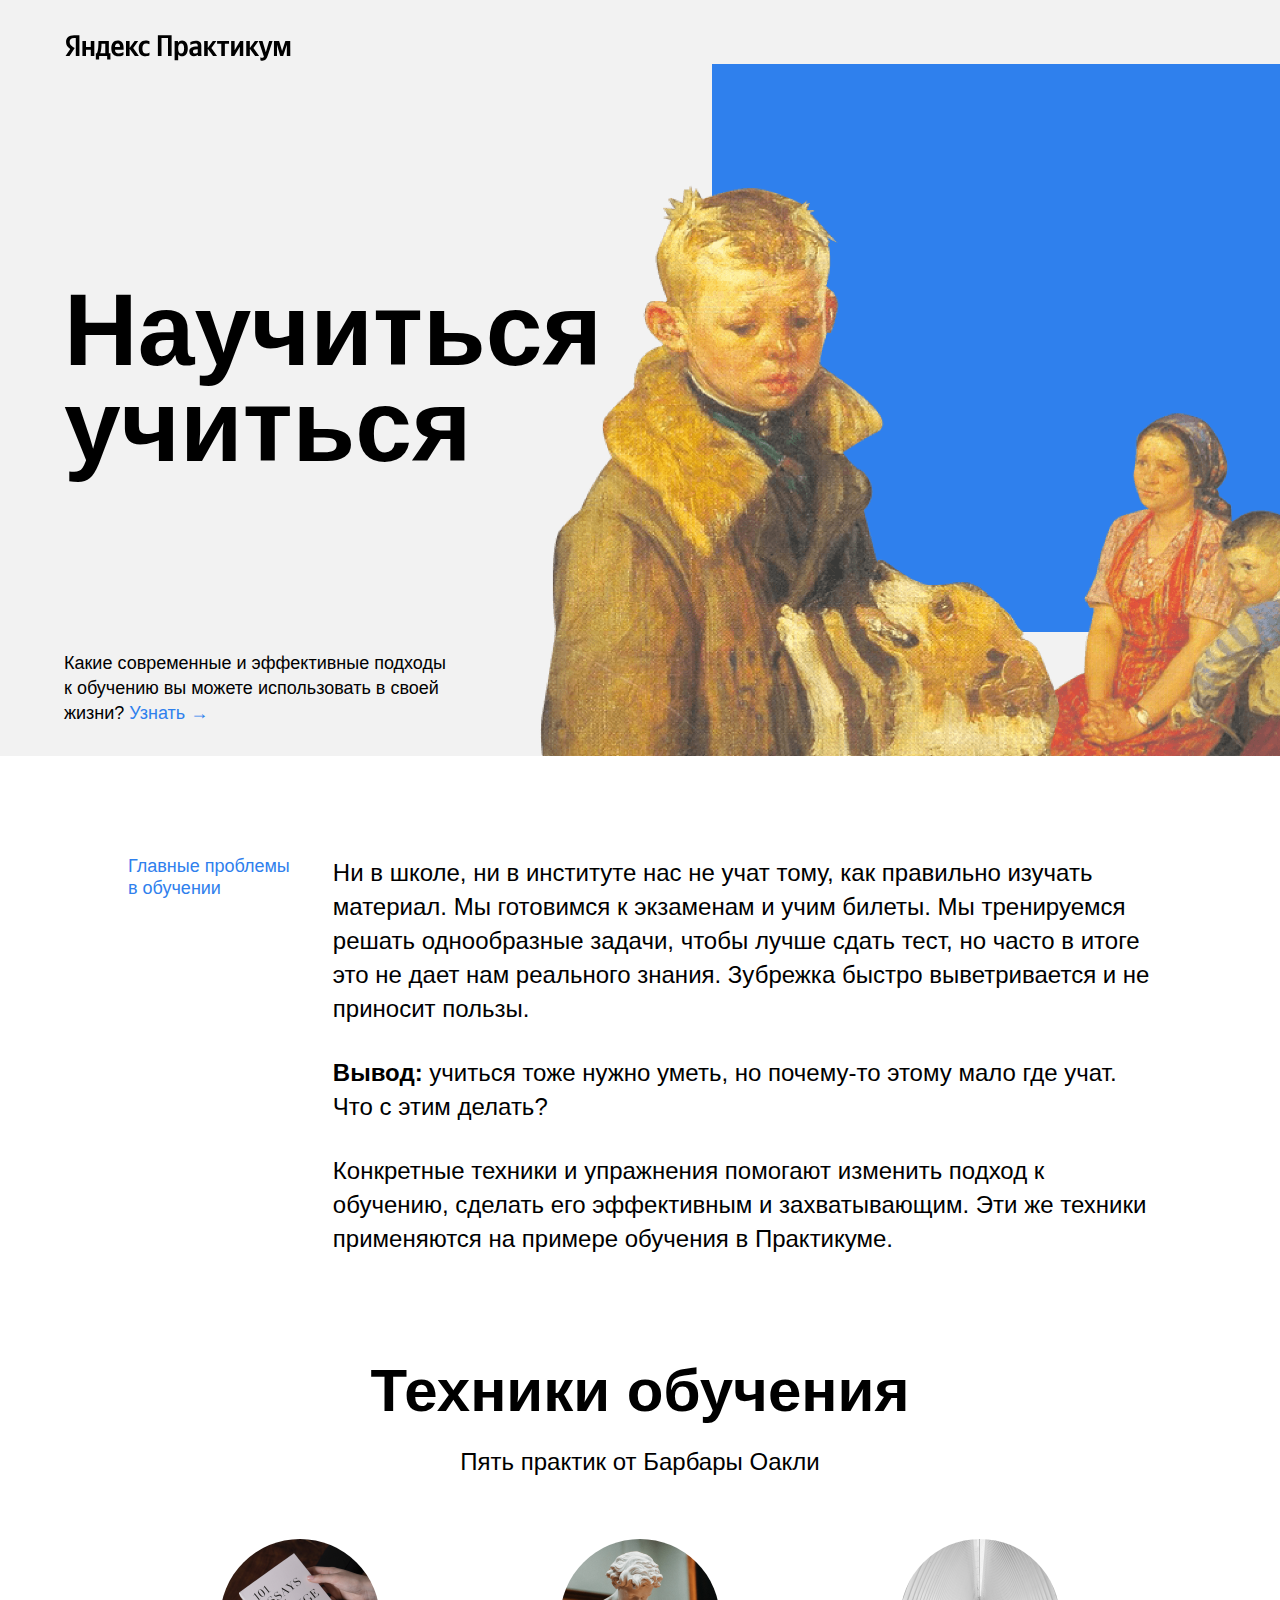
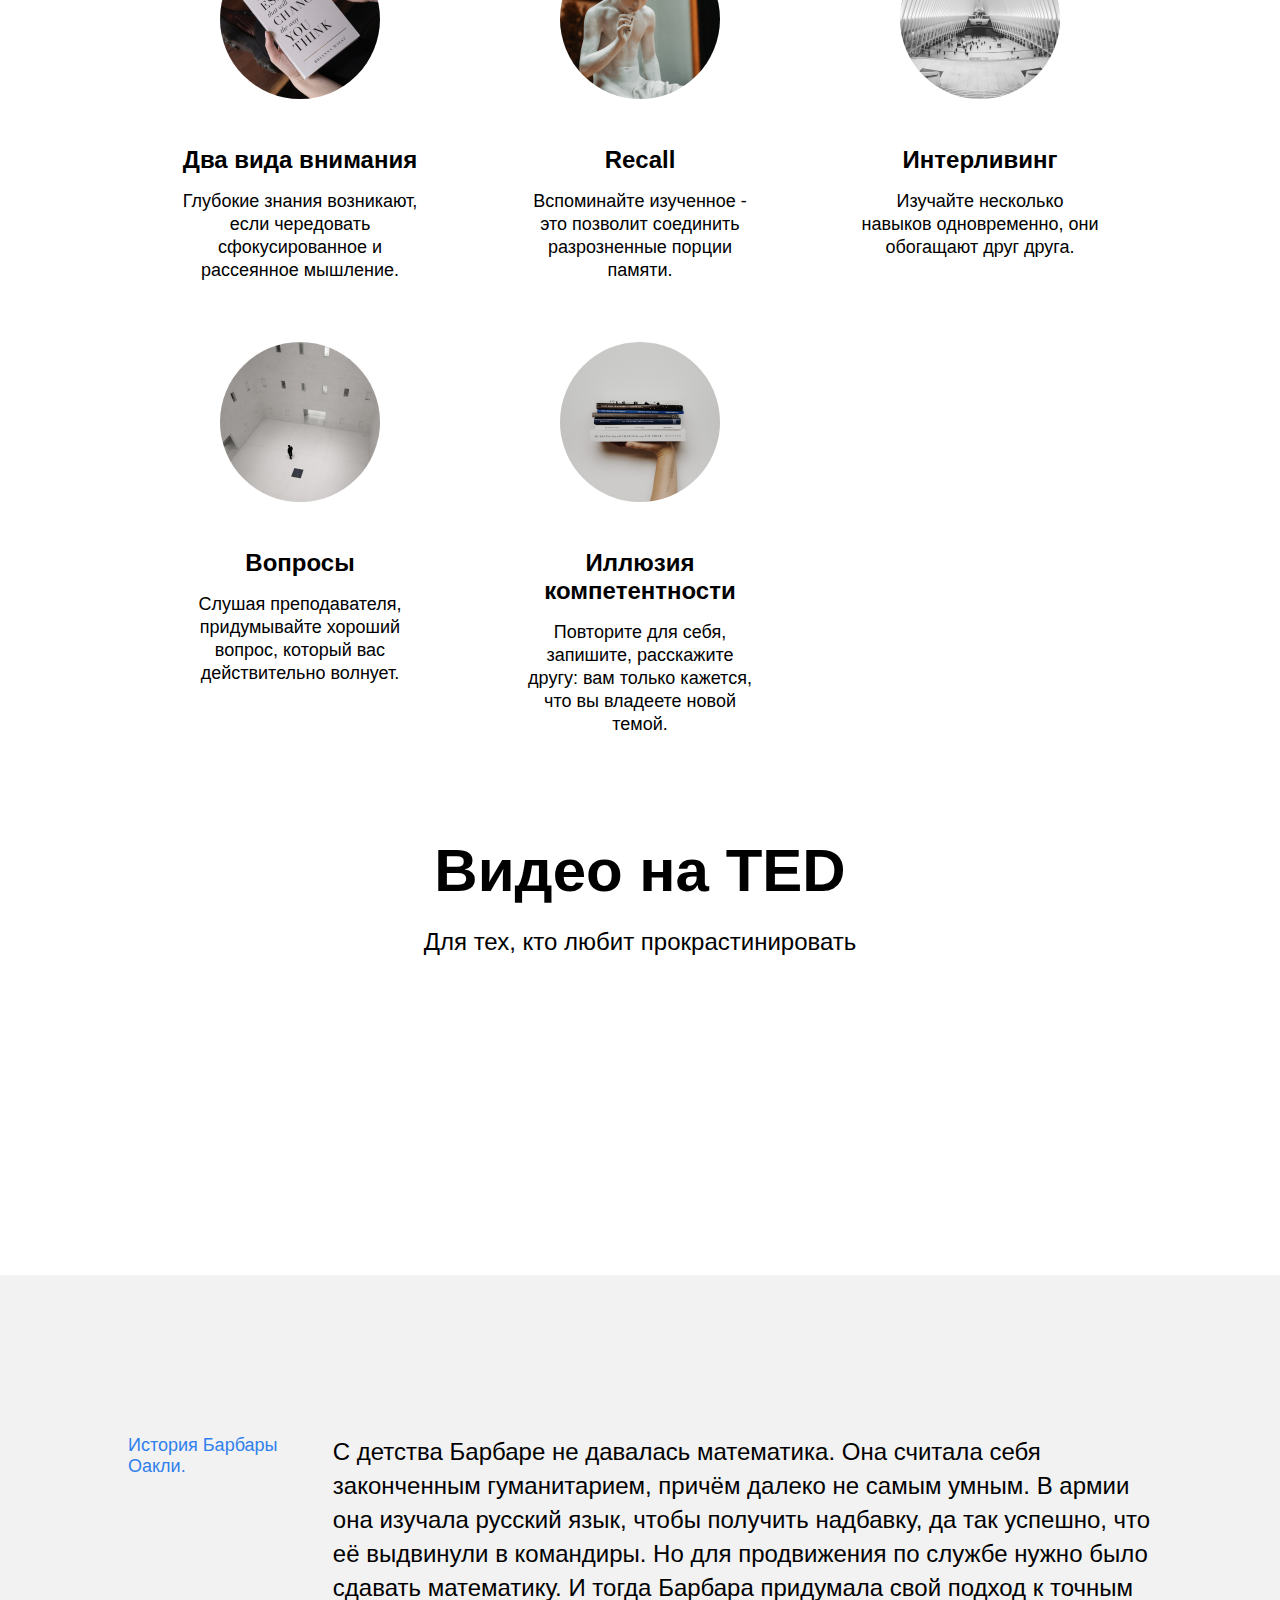
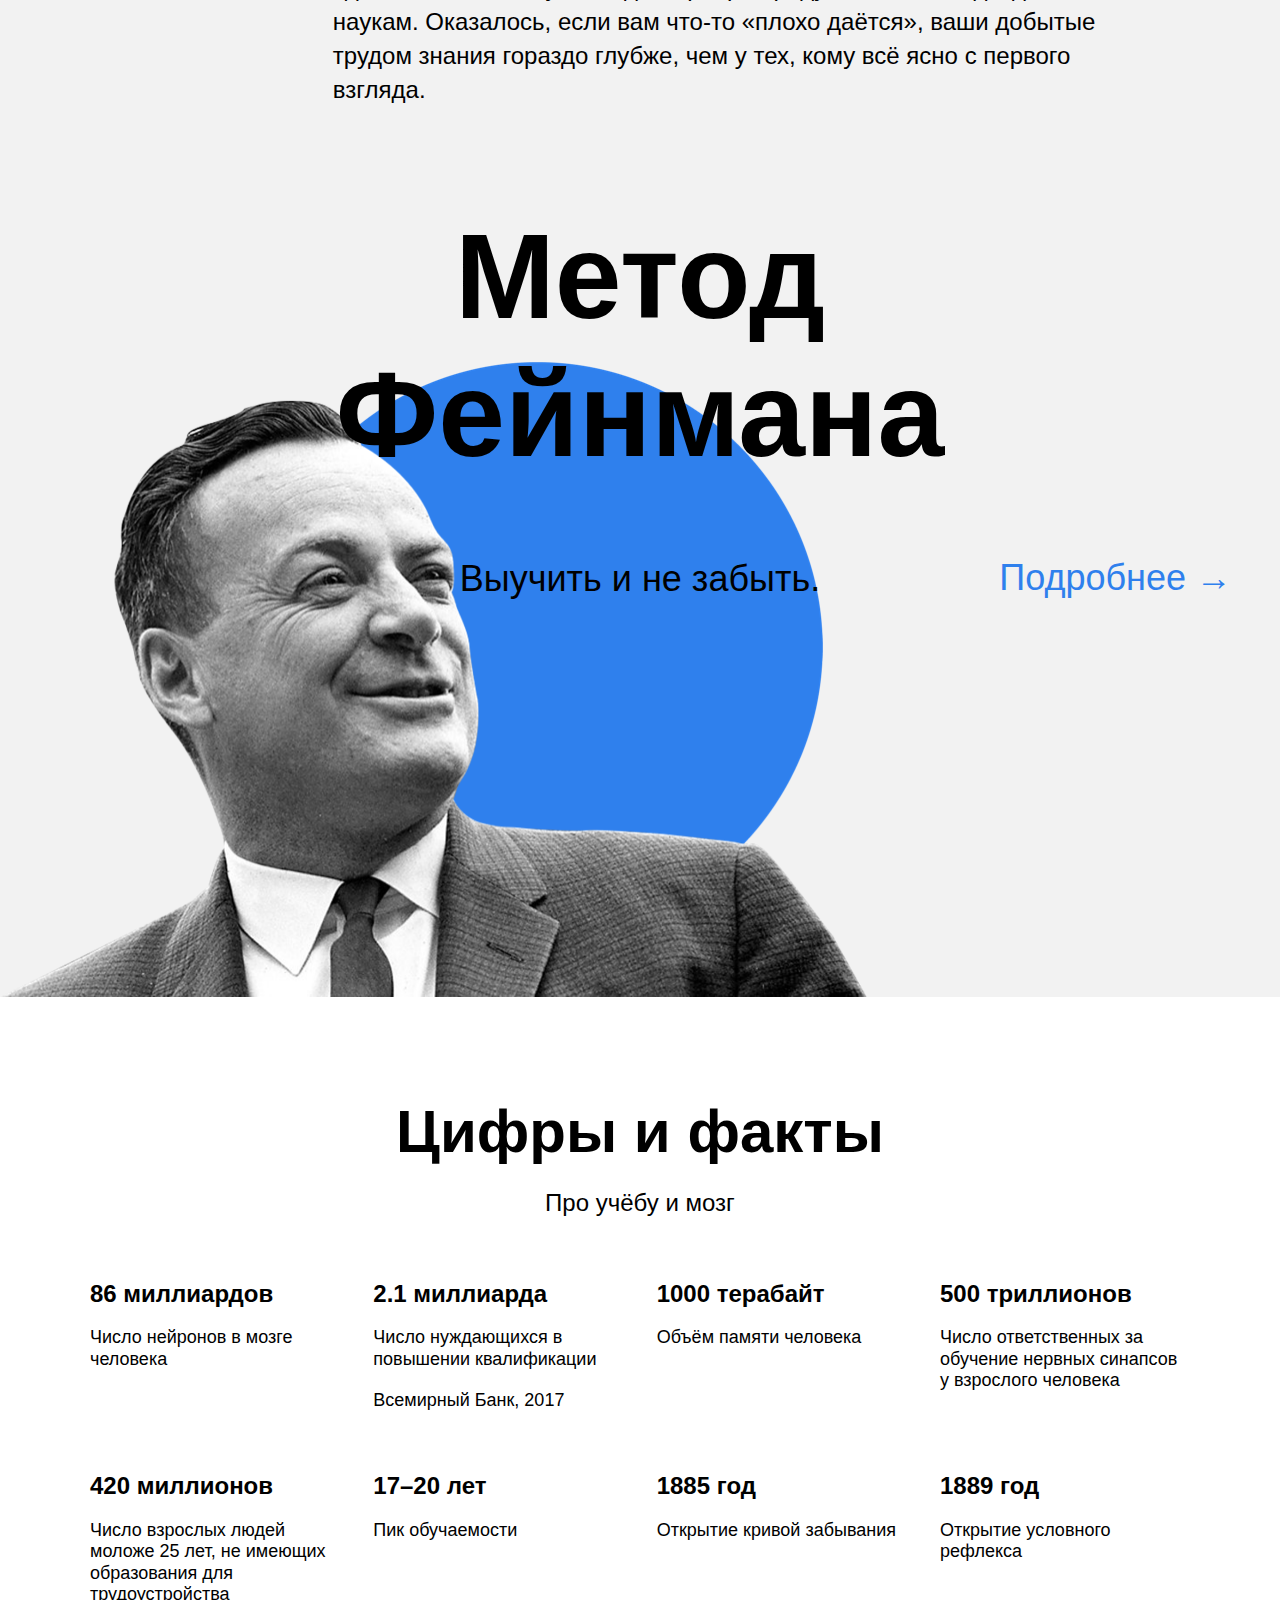
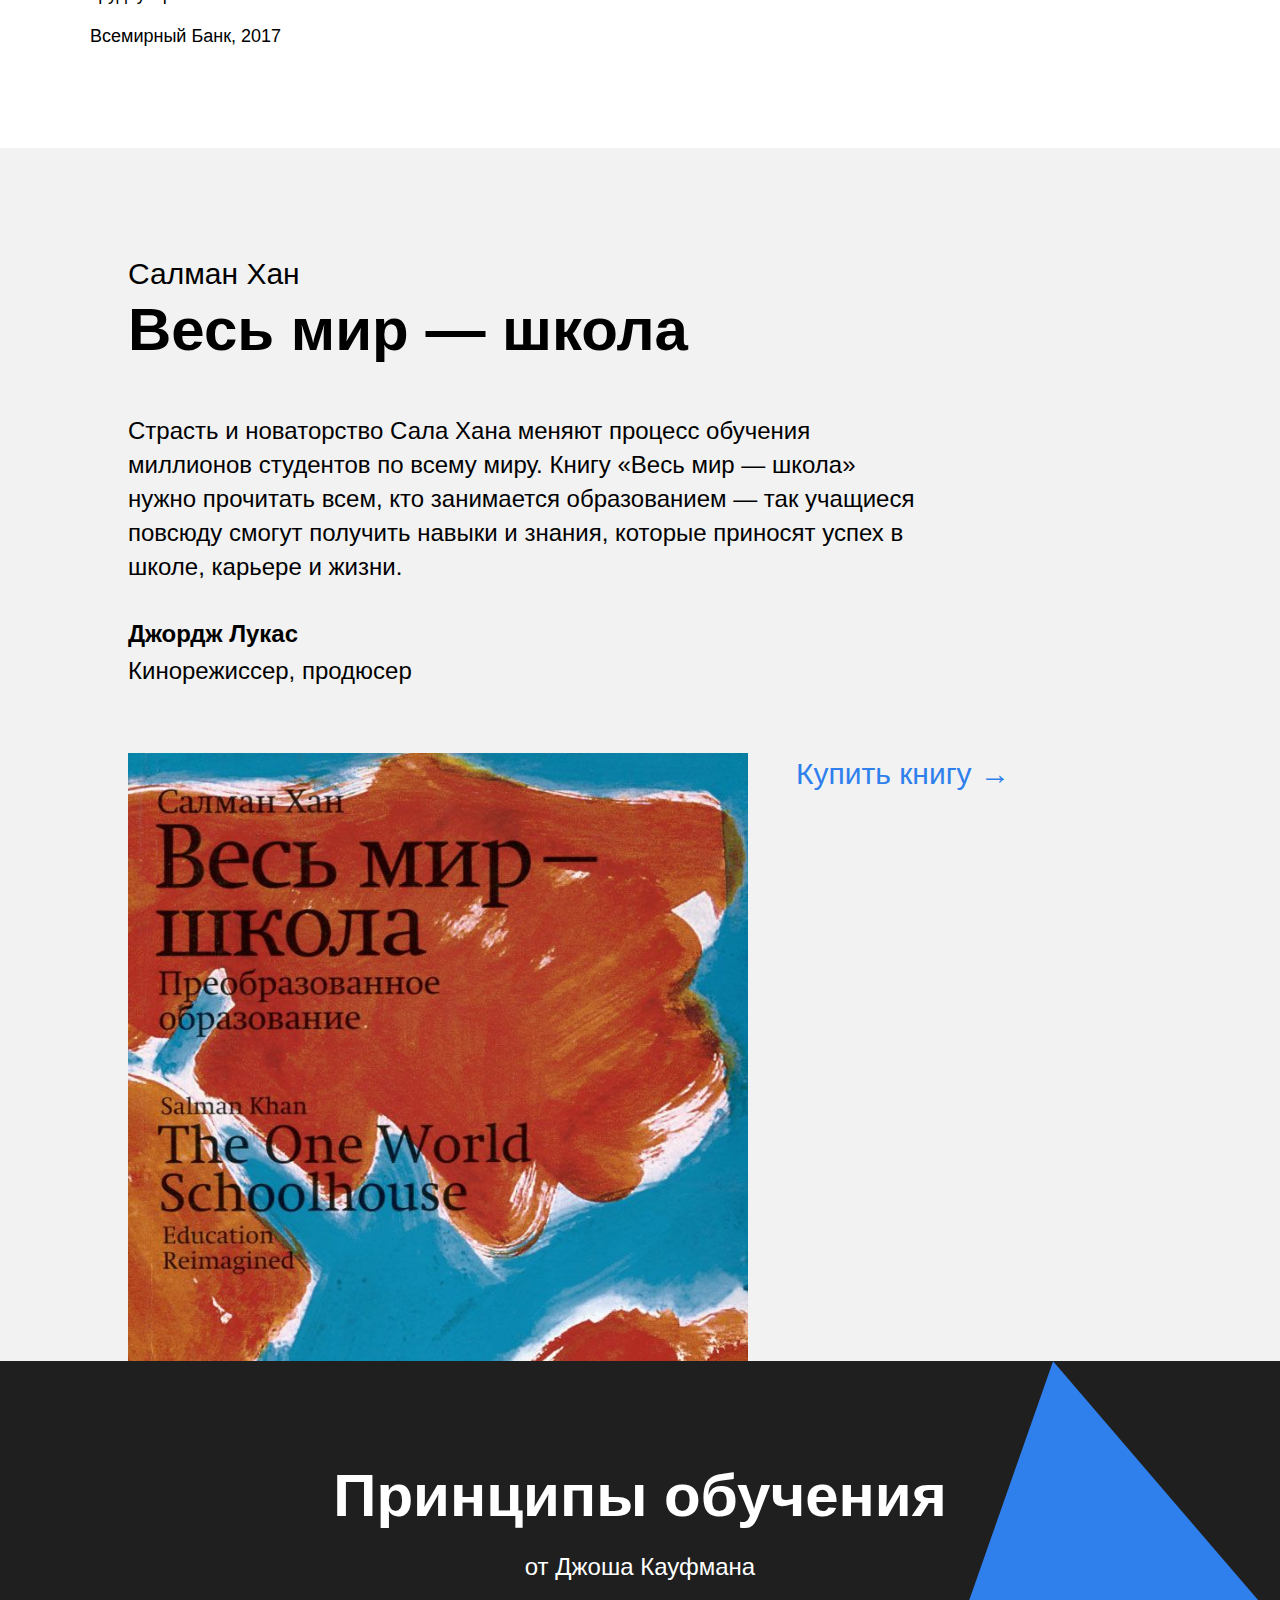
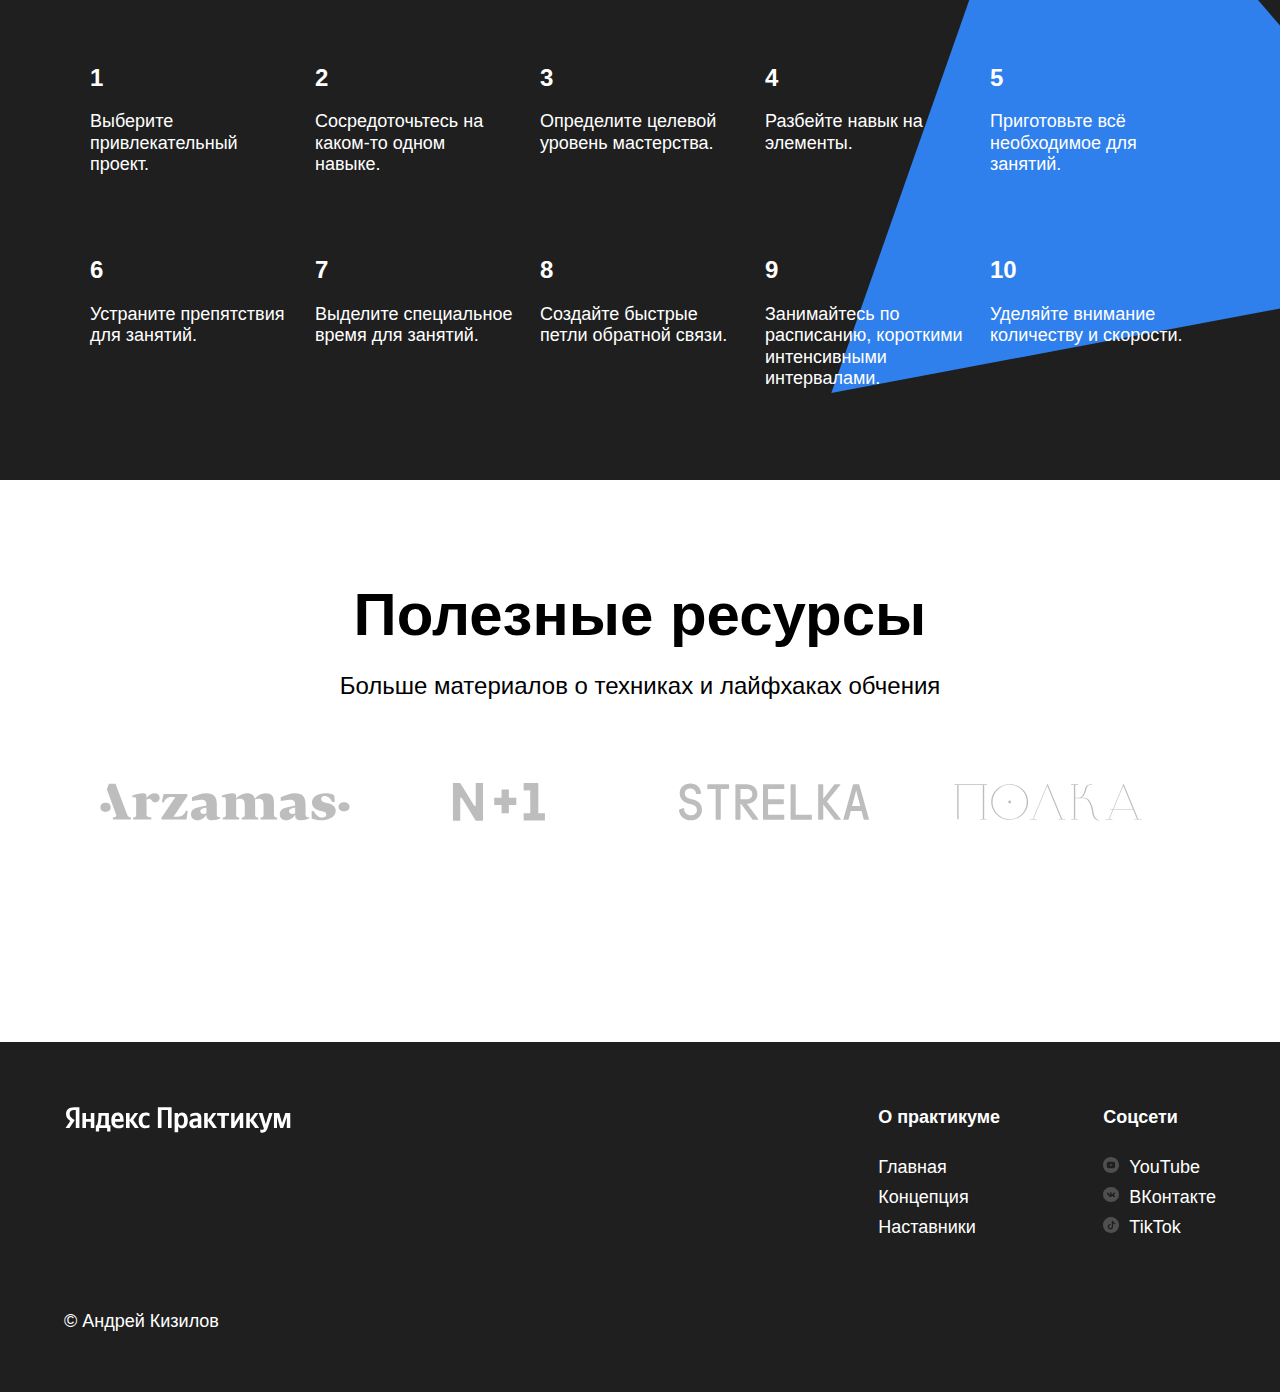
==== commit 369f0489: "На проверку ПР2 №2" ====
--- a/index.html
+++ b/index.html
@@ -9,228 +9,226 @@
     <link rel="stylesheet" href="./pages/index.css">
     <title>Научиться учиться</title>
   </head>
-  <body>
-    <div class="page">
-      <header class="header">
-        <img class="logo logo_place_header" src="./images/logo_place_header.svg" alt="Логотип Яндекс">
-        <h1 class="header__title">Научиться учиться</h1>
-        <p class="header__subtitle">Какие современные и эффективные подходы к обучению вы можете использовать в своей жизни?
-          <a class="header__link" href="#">Узнать &rarr;</a>
-        </p>
-        <img class="header__main-illustration" src="./images/header-image.png" alt="Грустный мальчик">
-        <div class="header__square-pic rotation"></div>
-      </header>
-      <main class="content">
-        <section class="description">
-          <div class="two-columns">
-            <h2 class="two-columns__brief">Главные проблемы в обучении</h2>
-            <div class="two-columns__main-text">
-              <p class="two-columns__paragraph">Ни в школе, ни в институте нас не учат тому, как правильно изучать материал. Мы готовимся к экзаменам и учим билеты. Мы тренируемся решать однообразные задачи, чтобы лучше сдать тест, но часто в итоге это не дает нам реального знания. Зубрежка быстро выветривается и не приносит пользы.</p>
-              <p class="two-columns__paragraph"><span class="two-columns__span-accent">Вывод: </span>учиться тоже нужно уметь, но почему-то этому мало где учат. Что с этим делать?</p>
-              <p class="two-columns__paragraph">Конкретные техники и упражнения помогают изменить подход к обучению, сделать его эффективным и захватывающим. Эти же техники применяются на примере обучения в Практикуме.</p>
-            </div>
+  <body class="page">
+    <header class="header">
+      <img class="logo logo_place_header" src="./images/logo_place_header.svg" alt="Логотип Яндекс">
+      <h1 class="header__title">Научиться учиться</h1>
+      <p class="header__subtitle">Какие современные и эффективные подходы к обучению вы можете использовать в своей жизни?
+        <a class="header__link" href="#">Узнать &rarr;</a>
+      </p>
+      <img class="header__main-illustration" src="./images/header-image.png" alt="Грустный мальчик">
+      <div class="header__square-pic rotation"></div>
+    </header>
+    <main class="content">
+      <section class="description">
+        <div class="two-columns">
+          <h2 class="two-columns__brief">Главные проблемы в обучении</h2>
+          <div class="two-columns__main-text">
+            <p class="two-columns__paragraph">Ни в школе, ни в институте нас не учат тому, как правильно изучать материал. Мы готовимся к экзаменам и учим билеты. Мы тренируемся решать однообразные задачи, чтобы лучше сдать тест, но часто в итоге это не дает нам реального знания. Зубрежка быстро выветривается и не приносит пользы.</p>
+            <p class="two-columns__paragraph"><span class="two-columns__span-accent">Вывод: </span>учиться тоже нужно уметь, но почему-то этому мало где учат. Что с этим делать?</p>
+            <p class="two-columns__paragraph">Конкретные техники и упражнения помогают изменить подход к обучению, сделать его эффективным и захватывающим. Эти же техники применяются на примере обучения в Практикуме.</p>
           </div>
-        </section>
-        <section class="techniques">
-          <h2 class="section-title">Техники обучения</h2>
-          <p class="section-subtitle">Пять практик от Барбары Оакли</p>
-          <ul class="cards">
-            <li class="cards__item">
-              <img class="cards__image" src="./images/cards-attention.png" alt="Карточка - Два вида внимания">
-              <h3 class="cards__title">Два вида внимания</h3>
-              <p class="cards__description">Глубокие знания возникают, если чередовать сфокусированное и рассеянное мышление.</p>
-            </li>
-            <li class="cards__item">
-              <img class="cards__image" src="./images/cards-recall.png" alt="Карточка - Рекалл">
-              <h3 class="cards__title">Recall</h3>
-              <p class="cards__description">Вспоминайте изученное - это позволит соединить разрозненные порции памяти.</p>
-            </li>
-            <li class="cards__item">
-              <img class="cards__image" src="./images/cards-interliving.png" alt="Карточка - Интерливинг">
-              <h3 class="cards__title">Интерливинг</h3>
-              <p class="cards__description">Изучайте несколько навыков одновременно, они обогащают друг друга.</p>
-            </li>
-            <li class="cards__item">
-              <img class="cards__image" src="./images/cards-question.png" alt="Карточка - Вопросы">
-              <h3 class="cards__title">Вопросы</h3>
-              <p class="cards__description">Слушая преподавателя, придумывайте хороший вопрос, который вас действительно волнует.</p>
-            </li>
-            <li class="cards__item">
-              <img class="cards__image" src="./images/cards-competence.png" alt="Карточка - Иллюзия компетентности">
-              <h3 class="cards__title">Иллюзия компетентности</h3>
-              <p class="cards__description">Повторите для себя, запишите, расскажите другу: вам только кажется, что вы владеете новой темой.</p>
-            </li>
-          </ul>
-        </section>
-        <section class="video">
-          <h2 class="section-title">Видео на TED</h2>
-          <p class="section-subtitle">Для тех, кто любит прокрастинировать</p>
-          <div class="video__iframes">
-            <iframe class="video__iframe" src="https://www.youtube.com/embed/5MgBikgcWnY" title="The first 20 hours -- how to learn anything | Josh Kaufman | TEDxCSU" allow="accelerometer; autoplay; clipboard-write; encrypted-media; gyroscope; picture-in-picture" allowfullscreen></iframe>
-            <iframe class="video__iframe" src="https://www.youtube.com/embed/arj7oStGLkU" title="Tim Urban: Inside the mind of a master procrastinator | TED" allow="accelerometer; autoplay; clipboard-write; encrypted-media; gyroscope; picture-in-picture" allowfullscreen></iframe>
-          </div>
-        </section>
-        <section class="oakley">
-          <div class="two-columns">
-            <h2 class="two-columns__brief">История Барбары Оакли.</h2>
-            <div class="two-columns__main-text">
-              <p class="two-columns__paragraph">С детства Барбаре не давалась математика.
+        </div>
+      </section>
+      <section class="techniques">
+        <h2 class="section-title">Техники обучения</h2>
+        <p class="section-subtitle">Пять практик от Барбары Оакли</p>
+        <ul class="cards">
+          <li class="cards__item">
+            <img class="cards__image" src="./images/cards-attention.png" alt="Карточка - Два вида внимания">
+            <h3 class="cards__title">Два вида внимания</h3>
+            <p class="cards__description">Глубокие знания возникают, если чередовать сфокусированное и рассеянное мышление.</p>
+          </li>
+          <li class="cards__item">
+            <img class="cards__image" src="./images/cards-recall.png" alt="Карточка - Рекалл">
+            <h3 class="cards__title">Recall</h3>
+            <p class="cards__description">Вспоминайте изученное - это позволит соединить разрозненные порции памяти.</p>
+          </li>
+          <li class="cards__item">
+            <img class="cards__image" src="./images/cards-interliving.png" alt="Карточка - Интерливинг">
+            <h3 class="cards__title">Интерливинг</h3>
+            <p class="cards__description">Изучайте несколько навыков одновременно, они обогащают друг друга.</p>
+          </li>
+          <li class="cards__item">
+            <img class="cards__image" src="./images/cards-question.png" alt="Карточка - Вопросы">
+            <h3 class="cards__title">Вопросы</h3>
+            <p class="cards__description">Слушая преподавателя, придумывайте хороший вопрос, который вас действительно волнует.</p>
+          </li>
+          <li class="cards__item">
+            <img class="cards__image" src="./images/cards-competence.png" alt="Карточка - Иллюзия компетентности">
+            <h3 class="cards__title">Иллюзия компетентности</h3>
+            <p class="cards__description">Повторите для себя, запишите, расскажите другу: вам только кажется, что вы владеете новой темой.</p>
+          </li>
+        </ul>
+      </section>
+      <section class="video">
+        <h2 class="section-title">Видео на TED</h2>
+        <p class="section-subtitle">Для тех, кто любит прокрастинировать</p>
+        <div class="video__iframes">
+          <iframe class="video__iframe" src="https://www.youtube.com/embed/5MgBikgcWnY" title="The first 20 hours -- how to learn anything | Josh Kaufman | TEDxCSU" allow="accelerometer; autoplay; clipboard-write; encrypted-media; gyroscope; picture-in-picture" allowfullscreen></iframe>
+          <iframe class="video__iframe" src="https://www.youtube.com/embed/arj7oStGLkU" title="Tim Urban: Inside the mind of a master procrastinator | TED" allow="accelerometer; autoplay; clipboard-write; encrypted-media; gyroscope; picture-in-picture" allowfullscreen></iframe>
+        </div>
+      </section>
+      <section class="oakley">
+        <div class="two-columns">
+          <h2 class="two-columns__brief">История Барбары Оакли.</h2>
+          <div class="two-columns__main-text">
+            <p class="two-columns__paragraph">С детства Барбаре не давалась математика.
                 Она считала себя законченным гуманитарием, причём далеко не самым умным.
                 В армии она изучала русский язык, чтобы получить надбавку, да так успешно,
                 что её выдвинули в командиры. Но для продвижения по службе нужно было
                 сдавать математику. И тогда Барбара придумала свой подход к точным наукам.
                 Оказалось, если вам что-то «плохо даётся», ваши добытые трудом знания гораздо
                 глубже, чем у тех, кому всё ясно с первого взгляда.</p>
-            </div>
           </div>
-        </section>
-        <section class="feynman">
-          <h2 class="feynman__title">Метод Фейнмана</h2>
-          <p class="feynman__subtitle">Выучить и не забыть.</p>
-          <a class="feynman__link" href="#">Подробнее &rarr;</a>
-          <img class="feynman__pic" src="./images/feynman.png" alt="Фейнман фото">
-        </section>
-        <section class="digits">
-          <h2 class="section-title">Цифры и факты</h2>
-          <p class="section-subtitle">Про учёбу и мозг</p>
-          <ul class="table">
-            <li class="table__cell">
-              <h3 class="table__heading">86 миллиардов</h3>
-              <p class="table__text">Число нейронов в мозге человека</p>
-            </li>
-            <li class="table__cell">
-              <h3 class="table__heading">2.1 миллиарда</h3>
-              <p class="table__text">Число нуждающихся в повышении квалификации</p>
-              <p class="table__text">Всемирный Банк, 2017</p>
-            </li>
-            <li class="table__cell">
-              <h3 class="table__heading">1000 терабайт</h3>
-              <p class="table__text">Объём памяти человека</p>
-            </li>
-            <li class="table__cell">
-              <h3 class="table__heading">500 триллионов</h3>
-              <p class="table__text">Число ответственных за обучение нервных синапсов у взрослого человека</p>
-            </li>
-            <li class="table__cell">
-              <h3 class="table__heading">420 миллионов</h3>
-              <p class="table__text">Число взрослых людей моложе 25 лет, не имеющих образования для трудоустройства</p>
-              <p class="table__text">Всемирный Банк, 2017</p>
-            </li>
-            <li class="table__cell">
-              <h3 class="table__heading">17–20 лет</h3>
-              <p class="table__text">Пик обучаемости</p>
-            </li>
-            <li class="table__cell">
-              <h3 class="table__heading">1885 год</h3>
-              <p class="table__text">Открытие кривой забывания</p>
-            </li>
-            <li class="table__cell">
-              <h3 class="table__heading">1889 год</h3>
-              <p class="table__text">Открытие условного рефлекса</p>
-            </li>
-          </ul>
-        </section>
-        <section class="khan">
-          <div class="khan__container">
-            <p class="khan__author">Салман Хан</p>
-            <h2 class="khan__title">Весь мир — школа</h2>
-            <p class="khan__quote">Страсть и новаторство Сала Хана меняют процесс обучения миллионов
+        </div>
+      </section>
+      <section class="feynman">
+        <h2 class="feynman__title">Метод Фейнмана</h2>
+        <p class="feynman__subtitle">Выучить и не забыть.</p>
+        <a class="feynman__link" href="#">Подробнее &rarr;</a>
+        <img class="feynman__pic" src="./images/feynman.png" alt="Фейнман фото">
+      </section>
+      <section class="digits">
+        <h2 class="section-title">Цифры и факты</h2>
+        <p class="section-subtitle">Про учёбу и мозг</p>
+        <ul class="table">
+          <li class="table__cell">
+            <h3 class="table__heading">86 миллиардов</h3>
+            <p class="table__text">Число нейронов в мозге человека</p>
+          </li>
+          <li class="table__cell">
+            <h3 class="table__heading">2.1 миллиарда</h3>
+            <p class="table__text">Число нуждающихся в повышении квалификации</p>
+            <p class="table__text">Всемирный Банк, 2017</p>
+          </li>
+          <li class="table__cell">
+            <h3 class="table__heading">1000 терабайт</h3>
+            <p class="table__text">Объём памяти человека</p>
+          </li>
+          <li class="table__cell">
+            <h3 class="table__heading">500 триллионов</h3>
+            <p class="table__text">Число ответственных за обучение нервных синапсов у взрослого человека</p>
+          </li>
+          <li class="table__cell">
+            <h3 class="table__heading">420 миллионов</h3>
+            <p class="table__text">Число взрослых людей моложе 25 лет, не имеющих образования для трудоустройства</p>
+            <p class="table__text">Всемирный Банк, 2017</p>
+          </li>
+          <li class="table__cell">
+            <h3 class="table__heading">17–20 лет</h3>
+            <p class="table__text">Пик обучаемости</p>
+          </li>
+          <li class="table__cell">
+            <h3 class="table__heading">1885 год</h3>
+            <p class="table__text">Открытие кривой забывания</p>
+          </li>
+          <li class="table__cell">
+            <h3 class="table__heading">1889 год</h3>
+            <p class="table__text">Открытие условного рефлекса</p>
+          </li>
+        </ul>
+      </section>
+      <section class="khan">
+        <div class="khan__container">
+          <p class="khan__author">Салман Хан</p>
+          <h2 class="khan__title">Весь мир — школа</h2>
+          <p class="khan__quote">Страсть и новаторство Сала Хана меняют процесс обучения миллионов
               студентов по всему миру. Книгу «Весь мир — школа» нужно прочитать всем, кто занимается образованием —
               так учащиеся повсюду смогут получить навыки и знания, которые приносят успех в школе, карьере и жизни.</p>
-              <h3 class="khan__quote-author">Джордж Лукас</h3>
-              <p class="khan__quote-author-subline">Кинорежиссер, продюсер</p>
-              <div class="khan__book-container">
-                <img class="khan__book-pic" src="./images/khan-book.jpg" alt="Картинка - Весь мир школа">
-                <a class="khan__buy-link" href="#">Купить книгу &rarr;</a>
-              </div>
-          </div>
-        </section>
-        <section class="kaufman">
-          <h2 class="section-title section-title_theme_dark">Принципы обучения</h2>
-          <p class="section-subtitle section-subtitle_theme_dark">от Джоша Кауфмана</p>
-          <ul class=" table table_theme_dark">
-            <li class="table__cell table__cell_theme_dark">
-              <h3 class="table__heading table__heading_theme_dark">1</h3>
-              <p class="table__text table__text_theme_dark">Выберите привлекательный проект.</p>
-            </li>
-            <li class="table__cell table__cell_theme_dark">
-              <h3 class="table__heading table__heading_theme_dark">2</h3>
-              <p class="table__text table__text_theme_dark">Сосредоточьтесь на каком-то одном навыке.</p>
-            </li>
-            <li class="table__cell table__cell_theme_dark">
-              <h3 class="table__heading table__heading_theme_dark">3</h3>
-              <p class="table__text table__text_theme_dark">Определите целевой уровень мастерства.</p>
-            </li>
-            <li class="table__cell table__cell_theme_dark">
-              <h3 class="table__heading table__heading_theme_dark">4</h3>
-              <p class="table__text table__text_theme_dark">Разбейте навык на элементы.</p>
-            </li>
-            <li class="table__cell table__cell_theme_dark">
-              <h3 class="table__heading table__heading_theme_dark">5</h3>
-              <p class="table__text table__text_theme_dark">Приготовьте всё необходимое для занятий.</p>
-            </li>
-            <li class="table__cell table__cell_theme_dark">
-              <h3 class="table__heading table__heading_theme_dark">6</h3>
-              <p class="table__text table__text_theme_dark">Устраните препятствия для занятий.</p>
-            </li>
-            <li class="table__cell table__cell_theme_dark">
-              <h3 class="table__heading table__heading_theme_dark">7</h3>
-              <p class="table__text table__text_theme_dark">Выделите специальное время для занятий.</p>
-            </li>
-            <li class="table__cell table__cell_theme_dark">
-              <h3 class="table__heading table__heading_theme_dark">8</h3>
-              <p class="table__text table__text_theme_dark">Создайте быстрые петли обратной связи.</p>
-            </li>
-            <li class="table__cell table__cell_theme_dark">
-              <h3 class="table__heading table__heading_theme_dark">9</h3>
-              <p class="table__text table__text_theme_dark">Занимайтесь по расписанию, короткими интенсивными интервалами.</p>
-            </li>
-            <li class="table__cell table__cell_theme_dark">
-              <h3 class="table__heading table__heading_theme_dark">10</h3>
-              <p class="table__text table__text_theme_dark">Уделяйте внимание количеству и скорости.</p>
-            </li>
+            <h3 class="khan__quote-author">Джордж Лукас</h3>
+            <p class="khan__quote-author-subline">Кинорежиссер, продюсер</p>
+            <div class="khan__book-container">
+              <img class="khan__book-pic" src="./images/khan-book.jpg" alt="Картинка - Весь мир школа">
+              <a class="khan__buy-link" href="#">Купить книгу &rarr;</a>
+            </div>
+        </div>
+      </section>
+      <section class="kaufman">
+        <h2 class="section-title section-title_theme_dark">Принципы обучения</h2>
+        <p class="section-subtitle section-subtitle_theme_dark">от Джоша Кауфмана</p>
+        <ul class=" table table_theme_dark">
+          <li class="table__cell table__cell_theme_dark">
+            <h3 class="table__heading table__heading_theme_dark">1</h3>
+            <p class="table__text table__text_theme_dark">Выберите привлекательный проект.</p>
+          </li>
+          <li class="table__cell table__cell_theme_dark">
+            <h3 class="table__heading table__heading_theme_dark">2</h3>
+            <p class="table__text table__text_theme_dark">Сосредоточьтесь на каком-то одном навыке.</p>
+          </li>
+          <li class="table__cell table__cell_theme_dark">
+            <h3 class="table__heading table__heading_theme_dark">3</h3>
+            <p class="table__text table__text_theme_dark">Определите целевой уровень мастерства.</p>
+          </li>
+          <li class="table__cell table__cell_theme_dark">
+            <h3 class="table__heading table__heading_theme_dark">4</h3>
+            <p class="table__text table__text_theme_dark">Разбейте навык на элементы.</p>
+          </li>
+          <li class="table__cell table__cell_theme_dark">
+            <h3 class="table__heading table__heading_theme_dark">5</h3>
+            <p class="table__text table__text_theme_dark">Приготовьте всё необходимое для занятий.</p>
+          </li>
+          <li class="table__cell table__cell_theme_dark">
+            <h3 class="table__heading table__heading_theme_dark">6</h3>
+            <p class="table__text table__text_theme_dark">Устраните препятствия для занятий.</p>
+          </li>
+          <li class="table__cell table__cell_theme_dark">
+            <h3 class="table__heading table__heading_theme_dark">7</h3>
+            <p class="table__text table__text_theme_dark">Выделите специальное время для занятий.</p>
+          </li>
+          <li class="table__cell table__cell_theme_dark">
+            <h3 class="table__heading table__heading_theme_dark">8</h3>
+            <p class="table__text table__text_theme_dark">Создайте быстрые петли обратной связи.</p>
+          </li>
+          <li class="table__cell table__cell_theme_dark">
+            <h3 class="table__heading table__heading_theme_dark">9</h3>
+            <p class="table__text table__text_theme_dark">Занимайтесь по расписанию, короткими интенсивными интервалами.</p>
+          </li>
+          <li class="table__cell table__cell_theme_dark">
+            <h3 class="table__heading table__heading_theme_dark">10</h3>
+            <p class="table__text table__text_theme_dark">Уделяйте внимание количеству и скорости.</p>
+          </li>
+        </ul>
+        <div class="kaufman__triangle rotation"></div>
+      </section>
+      <section class="resources">
+        <h2 class="section-title">Полезные ресурсы</h2>
+        <p class="section-subtitle">Больше материалов о техниках и лайфхаках обчения</p>
+        <div class="resources__logo-zone">
+          <a href="#" class="resources__link"><img class="resources__logo" src="./images/logo/resources-arzamas.svg" alt="Логотип Арзамас"></a>
+          <a href="#" class="resources__link"><img class="resources__logo" src="./images/logo/resources-n1.svg" alt="Логотип Н+1"></a>
+          <a href="#" class="resources__link"><img class="resources__logo" src="./images/logo/resources-strelka.svg" alt="Логотип Стрелка"></a>
+          <a href="#" class="resources__link"><img class="resources__logo" src="./images/logo/resources-polka.svg" alt="Логотип Полка"></a>
+        </div>
+      </section>
+    </main>
+    <footer class="footer">
+      <div class="footer__columns">
+        <div class="footer__column footer__column_content_copyright">
+          <img class="logo logo_place_footer" src="./images/logo_place_footer.svg" alt="Логотип Яндекс">
+          <p class="footer__author">	&copy; Андрей Кизилов</p>
+        </div>
+        <nav class="footer__column footer__column_content_info">
+          <h4 class="footer__column-heading">О практикуме</h4>
+          <ul class="footer__column-links">
+            <li><a href="#" class="footer__column-link">Главная</a></li>
+            <li><a href="#" class="footer__column-link">Концепция</a></li>
+            <li><a href="#" class="footer__column-link">Наставники</a></li>
           </ul>
-          <div class="kaufman__triangle rotation"></div>
-        </section>
-        <section class="resources">
-          <h2 class="section-title">Полезные ресурсы</h2>
-          <p class="section-subtitle">Больше материалов о техниках и лайфхаках обчения</p>
-          <div class="resources__logo-zone">
-            <a href="#" class="resources__link"><img class="resources__logo" src="./images/logo/resources-arzamas.svg" alt="Логотип Арзамас"></a>
-            <a href="#" class="resources__link"><img class="resources__logo" src="./images/logo/resources-n1.svg" alt="Логотип Н+1"></a>
-            <a href="#" class="resources__link"><img class="resources__logo" src="./images/logo/resources-strelka.svg" alt="Логотип Стрелка"></a>
-            <a href="#" class="resources__link"><img class="resources__logo" src="./images/logo/resources-polka.svg" alt="Логотип Полка"></a>
-          </div>
-        </section>
-      </main>
-      <footer class="footer">
-        <div class="footer__columns">
-          <div class="footer__column footer__column_content_copyright">
-            <img class="logo logo_place_footer" src="./images/logo_place_footer.svg" alt="Логотип Яндекс">
-            <p class="footer__author">	&copy; Андрей Кизилов</p>
-          </div>
-          <nav class="footer__column footer__column_content_info">
-            <h4 class="footer__column-heading">О практикуме</h4>
-            <ul class="footer__column-links">
-              <li><a href="#" class="footer__column-link">Главная</a></li>
-              <li><a href="#" class="footer__column-link">Концепция</a></li>
-              <li><a href="#" class="footer__column-link">Наставники</a></li>
-            </ul>
-          </nav>
-          <nav class="footer__column footer__column_content_social">
-            <h4 class="footer__column-heading">Соцсети</h4>
-            <ul class="footer__column-links">
-              <li><a href="#" class="footer__column-link">
-                <img class="footer__social-icon" src="./images/youtube-icon.svg" alt="Ютуб">YouTube</a></li>
-              <li><a href="#" class="footer__column-link">
-                <img class="footer__social-icon" src="./images/vk_color_white.svg" alt="ВКонтакте">ВКонтакте</a></li>
-              <li><a href="#" class="footer__column-link">
-                <img class="footer__social-icon" src="./images/tiktok-icon.svg" alt="ТикТок">TikTok</a></li>
-            </ul>
-          </nav>
-        </div>
-      </footer>
-    </div>
+        </nav>
+        <nav class="footer__column footer__column_content_social">
+          <h4 class="footer__column-heading">Соцсети</h4>
+          <ul class="footer__column-links">
+            <li><a href="#" class="footer__column-link">
+              <img class="footer__social-icon" src="./images/youtube-icon.svg" alt="Ютуб">YouTube</a></li>
+            <li><a href="#" class="footer__column-link">
+              <img class="footer__social-icon" src="./images/vk_color_white.svg" alt="ВКонтакте">ВКонтакте</a></li>
+            <li><a href="#" class="footer__column-link">
+              <img class="footer__social-icon" src="./images/tiktok-icon.svg" alt="ТикТок">TikTok</a></li>
+          </ul>
+        </nav>
+      </div>
+    </footer>
   </body>
 </html>
 
--- a/pages/index.css
+++ b/pages/index.css
@@ -60,7 +60,7 @@
 @import url(../blocks/footer/footer.css);
 @import url(../blocks/footer/__columns/footer__columns.css);
 @import url(../blocks/footer/__column/footer__column.css);
-@import url(../blocks/footer/__column/footer__column_content_copyright.css);
+@import url(../blocks/footer/__column/_content/footer__column_content_copyright.css);
 @import url(../blocks/footer/__author/footer__author.css);
 @import url(../blocks/footer/__column-heading/footer__column-heading.css);
 @import url(../blocks/footer/__column-links/footer__column-links.css);
